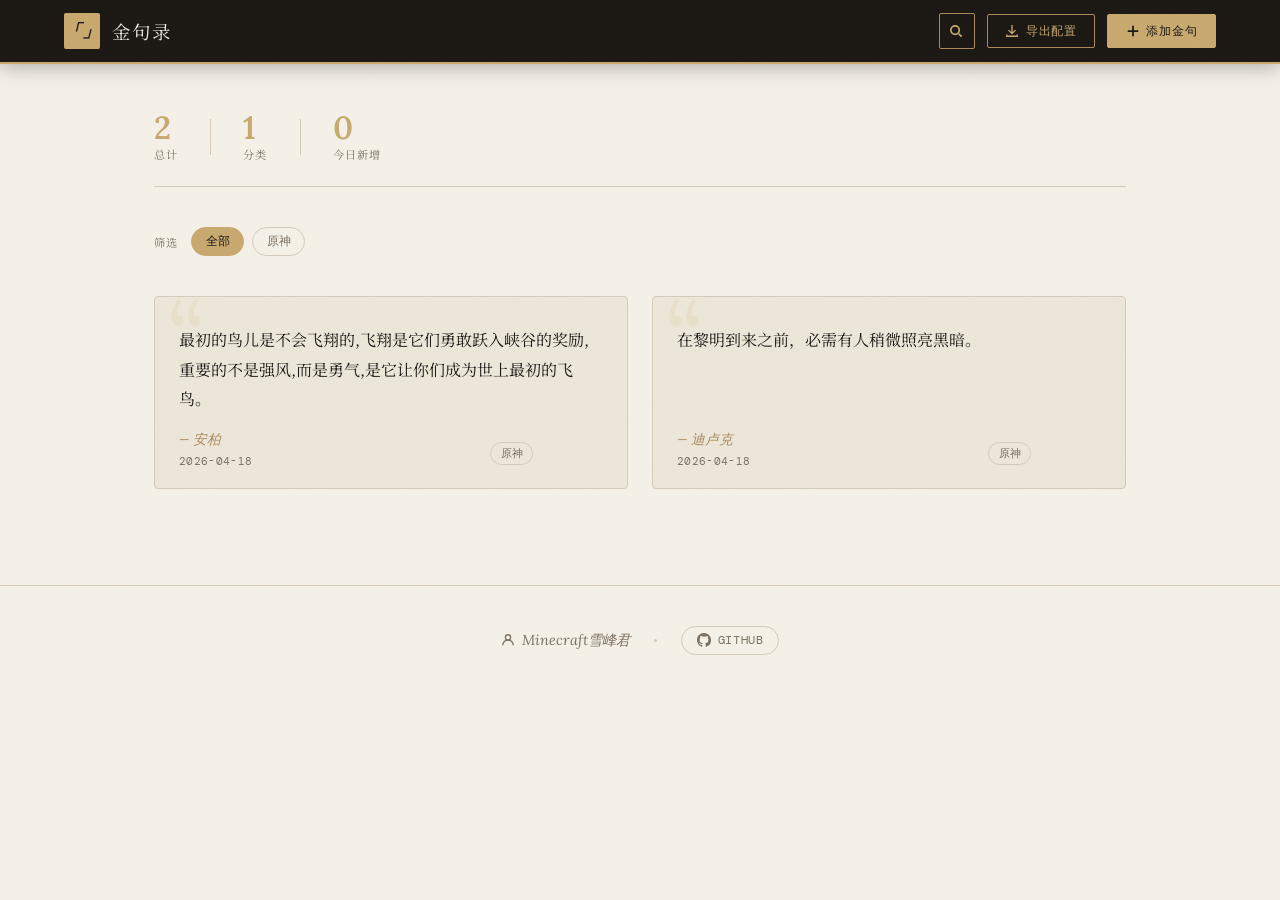
==== index.html @ e20651a1 "Update footer author link to new URL" ====
<!DOCTYPE html>
<html lang="zh-CN">
<head>
  <meta charset="UTF-8" />
  <meta name="viewport" content="width=device-width, initial-scale=1.0" />
  <title>金句录</title>
  <link rel="stylesheet" href="fonts.css" />
  <script src="quotes.js"></script>

  <style>
    *, *::before, *::after { box-sizing: border-box; margin: 0; padding: 0; }

    :root {
      --ink:       #1a1612;
      --paper:     #f5f0e8;
      --cream:     #ede7d9;
      --warm:      #c8a96e;
      --warm-dim:  #a8895a;
      --warm-pale: #f0e6cc;
      --rust:      #9b4a2e;
      --muted:     #7a6f60;
      --border:    #d5cabb;
      --shadow:    rgba(26,22,18,.12);
    }

    html { scroll-behavior: smooth; }

    body {
      font-family: 'Noto Serif SC', serif;
      background: var(--paper);
      color: var(--ink);
      min-height: 100vh;
      overflow-x: hidden;
    }

    /* ─── NOISE TEXTURE OVERLAY ─── */
    body::before {
      content: '';
      position: fixed; inset: 0;
      background-image: url("data:image/svg+xml,%3Csvg xmlns='http://www.w3.org/2000/svg' width='300' height='300'%3E%3Cfilter id='n'%3E%3CfeTurbulence type='fractalNoise' baseFrequency='.75' stitchTiles='stitch'/%3E%3CfeColorMatrix type='saturate' values='0'/%3E%3C/filter%3E%3Crect width='300' height='300' filter='url(%23n)' opacity='.03'/%3E%3C/svg%3E");
      pointer-events: none; z-index: 9999;
    }

    /* ─── HEADER ─── */
    header {
      position: sticky; top: 0; z-index: 100;
      background: var(--ink);
      padding: 0 clamp(1.5rem,5vw,4rem);
      display: flex; align-items: center; justify-content: space-between;
      height: 64px;
      border-bottom: 2px solid var(--warm);
      box-shadow: 0 2px 20px rgba(0,0,0,.3);
    }

    .header-logo {
      display: flex; align-items: center; gap: .75rem;
    }
    .logo-glyph {
      width: 36px; height: 36px;
      background: var(--warm);
      color: var(--ink);
      font-size: 1.1rem; font-weight: 600;
      display: grid; place-items: center;
      border-radius: 2px;
      font-family: 'Lora', serif;
      font-style: italic;
    }
    .logo-text {
      color: var(--paper);
      font-size: 1.15rem; letter-spacing: .12em;
    }

    .header-actions { display: flex; gap: .75rem; align-items: center; }

    .btn {
      display: inline-flex; align-items: center; gap: .4rem;
      padding: .45rem 1.1rem;
      border: 1.5px solid; border-radius: 2px;
      font-size: .78rem; font-family: 'DM Mono', monospace;
      letter-spacing: .06em; cursor: pointer;
      transition: all .2s; text-transform: uppercase;
      font-weight: 500;
    }
    .btn-ghost {
      background: transparent; border-color: var(--warm-dim); color: var(--warm);
    }
    .btn-ghost:hover { background: var(--warm); color: var(--ink); border-color: var(--warm); }
    .btn-primary {
      background: var(--warm); border-color: var(--warm); color: var(--ink);
    }
    .btn-primary:hover { background: var(--warm-dim); border-color: var(--warm-dim); }
    .btn-danger {
      background: transparent; border-color: #8b3a2a; color: #c0604a;
    }
    .btn-danger:hover { background: var(--rust); border-color: var(--rust); color: #fff; }
    .btn svg { width:14px; height:14px; flex-shrink:0; }

    /* ─── MAIN LAYOUT ─── */
    main {
      max-width: 1100px;
      margin: 0 auto;
      padding: 3rem clamp(1.5rem,5vw,4rem) 6rem;
    }

    /* ─── STATS BAR ─── */
    .stats-bar {
      display: flex; align-items: center; gap: 2rem;
      margin-bottom: 2.5rem;
      padding-bottom: 1.5rem;
      border-bottom: 1px solid var(--border);
    }
    .stat { display: flex; flex-direction: column; gap: .15rem; }
    .stat-num {
      font-family: 'Lora', serif; font-size: 2rem; font-weight: 600;
      color: var(--warm); line-height: 1;
    }
    .stat-label { font-size: .7rem; color: var(--muted); letter-spacing: .1em; text-transform: uppercase; }
    .stats-bar .divider { width:1px; height:36px; background:var(--border); }

    /* ─── FILTER STRIP ─── */
    .filter-strip {
      display: flex; gap: .5rem; flex-wrap: wrap;
      margin-bottom: 2.5rem; align-items: center;
    }
    .filter-label { font-size: .7rem; color: var(--muted); letter-spacing: .1em; text-transform: uppercase; margin-right:.3rem; }
    .tag-pill {
      padding: .3rem .85rem;
      border: 1px solid var(--border);
      border-radius: 99px;
      font-size: .75rem; font-family: 'DM Mono', monospace;
      cursor: pointer; color: var(--muted);
      transition: all .15s;
      background: transparent;
    }
    .tag-pill:hover { border-color: var(--warm); color: var(--warm); }
    .tag-pill.active { background: var(--warm); border-color: var(--warm); color: var(--ink); font-weight: 500; }

    /* ─── SEARCH ─── */
    .search-row {
      margin-bottom: 2rem;
      position: relative;
    }
    .search-row svg {
      position: absolute; left: 1rem; top: 50%; transform: translateY(-50%);
      color: var(--muted); width:15px; height:15px; pointer-events:none;
    }
    .search-input {
      width: 100%;
      padding: .75rem 1rem .75rem 2.7rem;
      background: var(--cream);
      border: 1.5px solid var(--border);
      border-radius: 3px;
      font-family: 'Noto Serif SC', serif;
      font-size: .9rem; color: var(--ink);
      outline: none; transition: border-color .2s;
    }
    .search-input::placeholder { color: var(--muted); }
    .search-input:focus { border-color: var(--warm); }

    /* ─── QUOTE GRID ─── */
    .quote-grid {
      display: grid;
      grid-template-columns: repeat(auto-fill, minmax(min(100%, 320px), 1fr));
      gap: 1.5rem;
    }

    .quote-card {
      background: var(--cream);
      border: 1px solid var(--border);
      border-radius: 4px;
      padding: 1.75rem 1.5rem 1.25rem;
      display: flex; flex-direction: column; gap: 1rem;
      position: relative; overflow: hidden;
      transition: transform .2s, box-shadow .2s, border-color .2s;
      animation: fadeUp .4s ease both;
    }
    .quote-card::before {
      content: '\201C';
      position: absolute; top: -.5rem; left: .75rem;
      font-family: 'Lora', serif; font-size: 6rem;
      color: var(--warm); opacity: .12; line-height: 1;
      pointer-events: none;
    }
    .quote-card:hover {
      transform: translateY(-2px);
      box-shadow: 0 8px 32px var(--shadow);
      border-color: var(--warm-dim);
    }

    @keyframes fadeUp {
      from { opacity:0; transform:translateY(16px); }
      to   { opacity:1; transform:translateY(0); }
    }

    .quote-text {
      font-size: 1rem; line-height: 1.85;
      color: var(--ink); font-weight: 400;
      flex: 1;
    }

    .quote-footer {
      display: flex; align-items: flex-end; justify-content: space-between;
      gap: .5rem;
    }
    .quote-meta { display: flex; flex-direction: column; gap: .3rem; }
    .quote-author {
      font-family: 'Lora', serif; font-style: italic;
      font-size: .85rem; color: var(--warm-dim);
    }
    .quote-author::before { content: '— '; }
    .quote-date {
      font-family: 'DM Mono', monospace; font-size: .68rem;
      color: var(--muted); letter-spacing:.03em;
    }

    .quote-tag {
      padding: .2rem .6rem;
      border: 1px solid var(--border);
      border-radius: 99px; font-size: .68rem;
      font-family: 'DM Mono', monospace; color: var(--muted);
      white-space: nowrap;
    }

    .quote-actions {
      display: flex; gap: .35rem; opacity: 0; transition: opacity .2s;
    }
    .quote-card:hover .quote-actions { opacity: 1; }
    .icon-btn {
      width: 28px; height: 28px; border-radius: 2px;
      display: grid; place-items: center; cursor: pointer;
      border: 1px solid var(--border); background: var(--paper);
      color: var(--muted); transition: all .15s;
    }
    .icon-btn:hover { border-color: var(--warm); color: var(--warm); }
    .icon-btn.del:hover { border-color: var(--rust); color: var(--rust); }
    .icon-btn svg { width:13px; height:13px; }

    /* ─── EMPTY STATE ─── */
    .empty {
      grid-column: 1/-1;
      text-align: center; padding: 5rem 2rem;
      color: var(--muted);
    }
    .empty-glyph { font-size: 3rem; opacity:.3; margin-bottom: 1rem; }
    .empty p { font-size: .9rem; }

    /* ─── MODAL ─── */
    .modal-backdrop {
      position: fixed; inset: 0;
      background: rgba(26,22,18,.65);
      backdrop-filter: blur(3px);
      z-index: 500;
      display: grid; place-items: center;
      opacity: 0; pointer-events: none;
      transition: opacity .25s;
    }
    .modal-backdrop.open { opacity:1; pointer-events: all; }

    .modal {
      background: var(--paper);
      border: 1.5px solid var(--warm-dim);
      border-radius: 4px;
      width: min(560px, calc(100vw - 2rem));
      padding: 2.5rem;
      transform: translateY(20px);
      transition: transform .25s;
      box-shadow: 0 24px 80px rgba(0,0,0,.25);
    }
    .modal-backdrop.open .modal { transform: translateY(0); }

    .modal-title {
      font-family: 'Lora', serif; font-size: 1.4rem;
      color: var(--ink); margin-bottom: 1.75rem;
      display: flex; align-items: center; gap: .6rem;
    }
    .modal-title svg { color: var(--warm); width:20px; height:20px; }

    .form-group { margin-bottom: 1.25rem; }
    .form-label {
      display: block; font-size: .7rem; letter-spacing: .1em;
      text-transform: uppercase; color: var(--muted);
      margin-bottom: .45rem; font-family: 'DM Mono', monospace;
    }
    .form-control {
      width: 100%;
      background: var(--cream);
      border: 1.5px solid var(--border);
      border-radius: 3px;
      padding: .65rem .9rem;
      font-family: 'Noto Serif SC', serif;
      font-size: .9rem; color: var(--ink);
      outline: none; transition: border-color .2s;
      resize: vertical;
    }
    .form-control:focus { border-color: var(--warm); }
    .form-control::placeholder { color: #b0a898; }
    .form-row { display: grid; grid-template-columns:1fr 1fr; gap:1rem; }

    .modal-footer {
      display: flex; justify-content: flex-end; gap: .75rem;
      margin-top: 2rem;
    }

    /* ─── EXPORT PANEL ─── */
    .export-area {
      background: #1a1612;
      border-radius: 3px;
      padding: 1rem 1.25rem;
      font-family: 'DM Mono', monospace; font-size: .75rem;
      color: #c8a96e; line-height: 1.6;
      max-height: 240px; overflow-y: auto;
      white-space: pre; word-break: break-all;
      margin: 1.25rem 0;
      border: 1px solid var(--warm-dim);
    }

    /* ─── TOAST ─── */
    .toast-container {
      position: fixed; bottom: 2rem; right: 2rem;
      z-index: 9000; display: flex; flex-direction: column; gap: .5rem;
    }
    .toast {
      background: var(--ink); color: var(--paper);
      padding: .7rem 1.2rem;
      border-radius: 3px; font-size: .8rem;
      border-left: 3px solid var(--warm);
      box-shadow: 0 4px 20px rgba(0,0,0,.3);
      animation: toastIn .3s ease;
      font-family: 'DM Mono', monospace;
    }
    @keyframes toastIn {
      from { opacity:0; transform:translateX(20px); }
      to   { opacity:1; transform:translateX(0); }
    }

    /* ─── SCROLLBAR ─── */
    ::-webkit-scrollbar { width: 6px; }
    ::-webkit-scrollbar-track { background: var(--cream); }
    ::-webkit-scrollbar-thumb { background: var(--border); border-radius: 3px; }
    ::-webkit-scrollbar-thumb:hover { background: var(--warm-dim); }

    /* ─── HEADER SEARCH ─── */
    .header-search {
      position: relative;
      display: flex; align-items: center;
    }
    .search-toggle {
      width: 36px; height: 36px;
      display: grid; place-items: center;
      border: 1.5px solid var(--warm-dim); border-radius: 2px;
      background: transparent; color: var(--warm);
      cursor: pointer; transition: all .2s; flex-shrink: 0;
      z-index: 2;
    }
    .search-toggle:hover { background: var(--warm); color: var(--ink); }
    .search-toggle svg { width: 15px; height: 15px; }

    .header-search-input {
      position: absolute; right: 42px; top: 50%; transform: translateY(-50%);
      width: 0; overflow: hidden;
      background: rgba(255,255,255,.06);
      border: 1.5px solid transparent;
      border-radius: 2px;
      color: var(--paper);
      font-family: 'Noto Serif SC', serif; font-size: .85rem;
      padding: 0;
      outline: none;
      transition: width .3s cubic-bezier(.4,0,.2,1),
                  padding .3s, border-color .2s, opacity .2s;
      opacity: 0;
      white-space: nowrap;
    }
    .header-search-input::placeholder { color: rgba(200,169,110,.5); }
    .header-search.open .header-search-input {
      width: 220px;
      padding: .45rem .85rem;
      border-color: var(--warm-dim);
      opacity: 1;
    }
    .header-search.open .search-toggle {
      background: var(--warm); color: var(--ink);
      border-color: var(--warm);
    }

    /* highlight matched text */
    .hl { background: rgba(200,169,110,.35); border-radius: 2px; padding: 0 1px; }

    /* ─── FOOTER ─── */
    footer {
      text-align: center;
      padding: 2.5rem 1rem 3rem;
      border-top: 1px solid var(--border);
      display: flex; flex-direction: column; align-items: center; gap: 1rem;
    }
    .footer-links {
      display: flex; align-items: center; gap: 1.5rem;
    }
    .footer-author {
      display: inline-flex; align-items: center; gap: .45rem;
      font-family: 'Lora', serif; font-style: italic;
      font-size: .9rem; color: var(--muted);
      text-decoration: none;
      transition: color .2s;
    }
    .footer-author:hover { color: var(--warm); }
    .footer-author svg { width:14px; height:14px; flex-shrink:0; }

    .footer-github {
      display: inline-flex; align-items: center; gap: .45rem;
      font-family: 'DM Mono', monospace; font-size: .75rem;
      letter-spacing: .05em; text-transform: uppercase;
      color: var(--muted); text-decoration: none;
      padding: .35rem .9rem;
      border: 1px solid var(--border); border-radius: 99px;
      transition: all .2s;
    }
    .footer-github:hover {
      color: var(--ink); background: var(--warm);
      border-color: var(--warm);
    }
    .footer-github svg { width:14px; height:14px; }

    .footer-dot {
      width: 3px; height: 3px; border-radius: 50%;
      background: var(--border);
    }

    @media (max-width: 600px) {
      .stats-bar { gap:1.25rem; }
      .form-row { grid-template-columns:1fr; }
      header { padding: 0 1rem; }
      .logo-text { display:none; }
    }
  </style>
</head>
<body>

<!-- ═══ HEADER ═══ -->
<header>
  <div class="header-logo">
    <div class="logo-glyph">「」</div>
    <span class="logo-text">金句录</span>
  </div>
  <div class="header-actions">
    <!-- Search -->
    <div class="header-search" id="header-search">
      <input
        class="header-search-input" id="search"
        placeholder="搜索金句或作者…"
        oninput="render()"
        onkeydown="if(event.key==='Escape')closeSearch()"
      />
      <button class="search-toggle" id="search-toggle" onclick="toggleSearch()" aria-label="搜索">
        <svg id="search-icon" viewBox="0 0 16 16" fill="none" stroke="currentColor" stroke-width="1.8">
          <circle cx="6.5" cy="6.5" r="4.5"/><path d="M10.5 10.5l3 3"/>
        </svg>
        <svg id="search-close" viewBox="0 0 16 16" fill="none" stroke="currentColor" stroke-width="2" style="display:none">
          <path d="M3 3l10 10M13 3L3 13"/>
        </svg>
      </button>
    </div>
    <button class="btn btn-ghost" onclick="openExport()">
      <svg viewBox="0 0 16 16" fill="none" stroke="currentColor" stroke-width="1.5">
        <path d="M8 1v9M4 7l4 4 4-4M2 12v2h12v-2"/>
      </svg>
      导出配置
    </button>
    <button class="btn btn-primary" onclick="openAdd()">
      <svg viewBox="0 0 16 16" fill="none" stroke="currentColor" stroke-width="2">
        <path d="M8 2v12M2 8h12"/>
      </svg>
      添加金句
    </button>
  </div>
</header>

<!-- ═══ MAIN ═══ -->
<main>
  <!-- Stats -->
  <div class="stats-bar">
    <div class="stat">
      <span class="stat-num" id="stat-total">0</span>
      <span class="stat-label">总计</span>
    </div>
    <div class="divider"></div>
    <div class="stat">
      <span class="stat-num" id="stat-tags">0</span>
      <span class="stat-label">分类</span>
    </div>
    <div class="divider"></div>
    <div class="stat">
      <span class="stat-num" id="stat-today">0</span>
      <span class="stat-label">今日新增</span>
    </div>
  </div>

  <!-- Tags filter -->
  <div class="filter-strip" id="filter-strip">
    <span class="filter-label">筛选</span>
    <button class="tag-pill active" data-tag="all" onclick="filterTag('all',this)">全部</button>
  </div>

  <!-- Grid -->
  <div class="quote-grid" id="quote-grid"></div>
</main>

<!-- ═══ ADD MODAL ═══ -->
<div class="modal-backdrop" id="add-modal" onclick="closeOnBackdrop(event,'add-modal')">
  <div class="modal">
    <div class="modal-title">
      <svg viewBox="0 0 20 20" fill="currentColor"><path d="M10.75 4.75a.75.75 0 00-1.5 0v4.5h-4.5a.75.75 0 000 1.5h4.5v4.5a.75.75 0 001.5 0v-4.5h4.5a.75.75 0 000-1.5h-4.5v-4.5z"/></svg>
      添加金句
    </div>
    <div class="form-group">
      <label class="form-label">金句正文 *</label>
      <textarea class="form-control" id="f-text" rows="4" placeholder="写下让你心动的句子…"></textarea>
    </div>
    <div class="form-row">
      <div class="form-group">
        <label class="form-label">作者 / 来源</label>
        <input class="form-control" id="f-author" type="text" placeholder="如：加缪" />
      </div>
      <div class="form-group">
        <label class="form-label">标签</label>
        <input class="form-control" id="f-tag" type="text" placeholder="如：哲学" />
      </div>
    </div>
    <div class="modal-footer">
      <button class="btn btn-ghost" onclick="closeModal('add-modal')">取消</button>
      <button class="btn btn-primary" onclick="addQuote()">保存</button>
    </div>
  </div>
</div>

<!-- ═══ EXPORT MODAL ═══ -->
<div class="modal-backdrop" id="export-modal" onclick="closeOnBackdrop(event,'export-modal')">
  <div class="modal">
    <div class="modal-title">
      <svg viewBox="0 0 20 20" fill="none" stroke="currentColor" stroke-width="1.5">
        <path d="M8 3H5a2 2 0 00-2 2v12a2 2 0 002 2h10a2 2 0 002-2V8m-4-5h4v4M10 12l4-4"/>
      </svg>
      导出 quotes.js
    </div>
    <p style="font-size:.85rem;color:var(--muted);line-height:1.6;">
      复制以下内容，替换项目中的 <code style="font-family:'DM Mono',monospace;color:var(--warm)">quotes.js</code> 文件后重新部署，即可永久保存。
    </p>
    <div class="export-area" id="export-content"></div>
    <div class="modal-footer">
      <button class="btn btn-ghost" onclick="closeModal('export-modal')">关闭</button>
      <button class="btn btn-primary" onclick="copyExport()">复制到剪贴板</button>
    </div>
  </div>
</div>

<!-- ═══ FOOTER ═══ -->
<footer>
  <div class="footer-links">
    <!-- ✏️ 将 href 替换为你的个人主页地址，将「你的名字」替换为署名 -->
    <a class="footer-author" href="https://minecraftxfj.top" target="_blank" rel="noopener">
      <svg viewBox="0 0 16 16" fill="none" stroke="currentColor" stroke-width="1.5">
        <circle cx="8" cy="5" r="3"/><path d="M2 14c0-3.3 2.7-6 6-6s6 2.7 6 6"/>
      </svg>
      Minecraft雪峰君
    </a>
    <div class="footer-dot"></div>
    <!-- ✏️ 将 href 替换为你的 GitHub 项目地址 -->
    <a class="footer-github" href="https://github.com/XFJ-YYQF/Golden-Sentence-Collection" target="_blank" rel="noopener">
      <svg viewBox="0 0 16 16" fill="currentColor">
        <path d="M8 0C3.58 0 0 3.58 0 8c0 3.54 2.29 6.53 5.47 7.59.4.07.55-.17.55-.38
          0-.19-.01-.82-.01-1.49-2.01.37-2.53-.49-2.69-.94-.09-.23-.48-.94-.82-1.13
          -.28-.15-.68-.52-.01-.53.63-.01 1.08.58 1.23.82.72 1.21 1.87.87 2.33.66
          .07-.52.28-.87.51-1.07-1.78-.2-3.64-.89-3.64-3.95 0-.87.31-1.59.82-2.15
          -.08-.2-.36-1.02.08-2.12 0 0 .67-.21 2.2.82A7.65 7.65 0 018 4.07c.68 0
          1.36.09 2 .27 1.53-1.04 2.2-.82 2.2-.82.44 1.1.16 1.92.08 2.12.51.56.82
          1.27.82 2.15 0 3.07-1.87 3.75-3.65 3.95.29.25.54.73.54 1.48 0 1.07-.01
          1.93-.01 2.2 0 .21.15.46.55.38A8.013 8.013 0 0016 8c0-4.42-3.58-8-8-8z"/>
      </svg>
      GitHub
    </a>
  </div>
</footer>

<!-- ═══ TOAST ═══ -->
<div class="toast-container" id="toast-container"></div>

<script>
// ─── DATA ──────────────────────────────────────────────────────────────
const STORAGE_KEY = 'jinjulu_quotes';

// Merge config quotes + localStorage quotes (deduplicate by id)
function loadAll() {
  const base = (window.QUOTES_CONFIG || []);
  let local = [];
  try { local = JSON.parse(localStorage.getItem(STORAGE_KEY) || '[]'); } catch(e){}
  const map = new Map();
  base.forEach(q => map.set(q.id, q));
  local.forEach(q => map.set(q.id, q));
  return Array.from(map.values()).sort((a,b) => (b.date||'') > (a.date||'') ? 1 : -1);
}

function saveLocal(quotes) {
  // Save only those NOT in the original config (user-added)
  const configIds = new Set((window.QUOTES_CONFIG||[]).map(q=>q.id));
  const localOnly = quotes.filter(q => !configIds.has(q.id));
  localStorage.setItem(STORAGE_KEY, JSON.stringify(localOnly));
}

function getDeletedIds() {
  try { return JSON.parse(localStorage.getItem(STORAGE_KEY + '_deleted') || '[]'); } catch(e){ return []; }
}
function addDeletedId(id) {
  const ids = getDeletedIds();
  if (!ids.includes(id)) ids.push(id);
  localStorage.setItem(STORAGE_KEY + '_deleted', JSON.stringify(ids));
}

let allQuotes = [];
let activeTag = 'all';

function highlight(text, query) {
  if (!query) return escHtml(text);
  const re = new RegExp(`(${query.replace(/[.*+?^${}()|[\]\\]/g,'\\$&')})`, 'gi');
  return escHtml(text).replace(re, '<span class="hl">$1</span>');
}

// ─── RENDER ─────────────────────────────────────────────────────────
function render() {
  const deleted = new Set(getDeletedIds());
  const query = document.getElementById('search').value.trim().toLowerCase();

  let list = allQuotes.filter(q => !deleted.has(q.id));

  if (activeTag !== 'all') list = list.filter(q => q.tag === activeTag);
  if (query) list = list.filter(q =>
    q.text.toLowerCase().includes(query) ||
    (q.author||'').toLowerCase().includes(query) ||
    (q.tag||'').toLowerCase().includes(query)
  );

  const grid = document.getElementById('quote-grid');
  grid.innerHTML = '';

  if (!list.length) {
    grid.innerHTML = `<div class="empty">
      <div class="empty-glyph">「 」</div>
      <p>${query ? '没有找到匹配的金句' : '暂无金句，点击右上角添加第一条'}</p>
    </div>`;
    return;
  }

  list.forEach((q, i) => {
    const card = document.createElement('div');
    card.className = 'quote-card';
    card.style.animationDelay = `${i * 0.04}s`;
    card.innerHTML = `
      <div class="quote-text">${highlight(q.text, query)}</div>
      <div class="quote-footer">
        <div class="quote-meta">
          ${q.author ? `<span class="quote-author">${highlight(q.author, query)}</span>` : ''}
          ${q.date   ? `<span class="quote-date">${q.date}</span>` : ''}
        </div>
        <div style="display:flex;align-items:center;gap:.5rem;">
          ${q.tag ? `<span class="quote-tag">${escHtml(q.tag)}</span>` : ''}
          <div class="quote-actions">
            <button class="icon-btn" title="复制" onclick="copyText(${JSON.stringify(q.text)})">
              <svg viewBox="0 0 16 16" fill="none" stroke="currentColor" stroke-width="1.5">
                <rect x="5" y="5" width="9" height="9" rx="1"/><path d="M10 5V3a1 1 0 00-1-1H3a1 1 0 00-1 1v6a1 1 0 001 1h2"/>
              </svg>
            </button>
            <button class="icon-btn del" title="删除" onclick="deleteQuote('${q.id}')">
              <svg viewBox="0 0 16 16" fill="none" stroke="currentColor" stroke-width="1.5">
                <path d="M3 4h10M6 4V2h4v2M13 4l-.8 9a1 1 0 01-1 .9H4.8a1 1 0 01-1-.9L3 4"/>
              </svg>
            </button>
          </div>
        </div>
      </div>`;
    grid.appendChild(card);
  });
}

function updateStats() {
  const deleted = new Set(getDeletedIds());
  const visible = allQuotes.filter(q => !deleted.has(q.id));
  const today = new Date().toISOString().slice(0,10);
  document.getElementById('stat-total').textContent = visible.length;
  document.getElementById('stat-tags').textContent = new Set(visible.map(q=>q.tag).filter(Boolean)).size;
  document.getElementById('stat-today').textContent = visible.filter(q=>q.date===today).length;
}

function buildTagPills() {
  const deleted = new Set(getDeletedIds());
  const visible = allQuotes.filter(q => !deleted.has(q.id));
  const tags = [...new Set(visible.map(q=>q.tag).filter(Boolean))].sort();
  const strip = document.getElementById('filter-strip');
  // Keep "全部" pill
  const pills = strip.querySelectorAll('.tag-pill:not([data-tag="all"])');
  pills.forEach(p => p.remove());
  tags.forEach(tag => {
    const btn = document.createElement('button');
    btn.className = 'tag-pill' + (activeTag === tag ? ' active' : '');
    btn.dataset.tag = tag;
    btn.textContent = tag;
    btn.onclick = () => filterTag(tag, btn);
    strip.appendChild(btn);
  });
}

function filterTag(tag, el) {
  activeTag = tag;
  document.querySelectorAll('.tag-pill').forEach(p => p.classList.remove('active'));
  el.classList.add('active');
  render();
}

// ─── CRUD ───────────────────────────────────────────────────────────
function addQuote() {
  const text = document.getElementById('f-text').value.trim();
  if (!text) { shake('f-text'); return; }
  const today = new Date().toISOString().slice(0,10);
  const q = {
    id: 'q' + Date.now(),
    text,
    author: document.getElementById('f-author').value.trim(),
    tag:    document.getElementById('f-tag').value.trim(),
    date:   today
  };
  allQuotes.unshift(q);
  saveLocal(allQuotes);
  buildTagPills();
  updateStats();
  render();
  closeModal('add-modal');
  toast('金句已收录 ✦');
}

function deleteQuote(id) {
  addDeletedId(id);
  allQuotes = allQuotes.filter(q => q.id !== id);
  saveLocal(allQuotes);
  buildTagPills();
  updateStats();
  render();
  toast('已删除');
}

// ─── EXPORT ─────────────────────────────────────────────────────────
function openExport() {
  const deleted = new Set(getDeletedIds());
  const visible = allQuotes.filter(q => !deleted.has(q.id));
  const js = `/**\n * 金句配置文件\n * 由「金句录」自动生成 ${new Date().toISOString().slice(0,10)}\n */\n\nwindow.QUOTES_CONFIG = ${JSON.stringify(visible, null, 2)};\n`;
  document.getElementById('export-content').textContent = js;
  openModal('export-modal');
}

function copyExport() {
  const txt = document.getElementById('export-content').textContent;
  navigator.clipboard.writeText(txt).then(() => toast('已复制到剪贴板 ✓'));
}

// ─── MODAL ──────────────────────────────────────────────────────────
function openAdd() {
  ['f-text','f-author','f-tag'].forEach(id => document.getElementById(id).value='');
  openModal('add-modal');
}

function openModal(id) { document.getElementById(id).classList.add('open'); }
function closeModal(id) { document.getElementById(id).classList.remove('open'); }
function openExportModal() { openModal('export-modal'); }
function closeOnBackdrop(e, id) { if (e.target.id === id) closeModal(id); }

// ─── UTILITIES ──────────────────────────────────────────────────────
function copyText(text) {
  navigator.clipboard.writeText(text).then(() => toast('已复制 ✓'));
}

function escHtml(s) {
  return s.replace(/&/g,'&amp;').replace(/</g,'&lt;').replace(/>/g,'&gt;').replace(/"/g,'&quot;');
}

function shake(id) {
  const el = document.getElementById(id);
  el.style.animation = 'none';
  el.style.borderColor = 'var(--rust)';
  setTimeout(() => el.style.borderColor = '', 800);
}

function toast(msg) {
  const c = document.getElementById('toast-container');
  const t = document.createElement('div');
  t.className = 'toast'; t.textContent = msg;
  c.appendChild(t);
  setTimeout(() => t.remove(), 2500);
}

// ─── HEADER SEARCH ──────────────────────────────────────────────────
function toggleSearch() {
  const wrap = document.getElementById('header-search');
  const isOpen = wrap.classList.contains('open');
  if (isOpen) { closeSearch(); } else { openSearch(); }
}

function openSearch() {
  const wrap = document.getElementById('header-search');
  wrap.classList.add('open');
  document.getElementById('search-icon').style.display  = 'none';
  document.getElementById('search-close').style.display = '';
  setTimeout(() => document.getElementById('search').focus(), 320);
}

function closeSearch() {
  const wrap = document.getElementById('header-search');
  wrap.classList.remove('open');
  document.getElementById('search-icon').style.display  = '';
  document.getElementById('search-close').style.display = 'none';
  document.getElementById('search').value = '';
  render();
}

// Keyboard shortcuts
document.addEventListener('keydown', e => {
  if (e.key === 'Escape') {
    closeModal('add-modal'); closeModal('export-modal');
    closeSearch();
  }
  if ((e.metaKey||e.ctrlKey) && e.key === 'k') {
    e.preventDefault(); openSearch();
  }
});

// ─── INIT ───────────────────────────────────────────────────────────
document.addEventListener('DOMContentLoaded', () => {
  allQuotes = loadAll();
  buildTagPills();
  updateStats();
  render();
});
</script>
</body>
</html>
---- fonts.css ----
/*
 * 字体文件 — 自托管版本
 * 来源：@fontsource (MIT License)
 * 文件位于 ./fonts/ 目录
 *
 * 加载策略：
 *  · Noto Serif SC — latin 子集(19KB)优先，汉字从 chinese-simplified(1.5MB)按需加载
 *  · Lora / DM Mono — 仅 latin 子集，体积小
 */

/* ─── Noto Serif SC ─────────────────────────────── */

/* weight 300 — latin */
@font-face {
  font-family: 'Noto Serif SC';
  font-style: normal;
  font-weight: 300;
  font-display: swap;
  src: url('./fonts/noto-serif-sc-latin-300-normal.woff2') format('woff2');
  unicode-range: U+0000-00FF,U+0131,U+0152-0153,U+02BB-02BC,U+02C6,U+02DA,
    U+02DC,U+0304,U+0308,U+0329,U+2000-206F,U+20AC,U+2122,U+2191,U+2193,
    U+2212,U+2215,U+FEFF,U+FFFD;
}
/* weight 300 — chinese-simplified (覆盖拉丁以外的所有字符) */
@font-face {
  font-family: 'Noto Serif SC';
  font-style: normal;
  font-weight: 300;
  font-display: swap;
  src: url('./fonts/noto-serif-sc-chinese-simplified-300-normal.woff2') format('woff2');
}

/* weight 400 — latin */
@font-face {
  font-family: 'Noto Serif SC';
  font-style: normal;
  font-weight: 400;
  font-display: swap;
  src: url('./fonts/noto-serif-sc-latin-400-normal.woff2') format('woff2');
  unicode-range: U+0000-00FF,U+0131,U+0152-0153,U+02BB-02BC,U+02C6,U+02DA,
    U+02DC,U+0304,U+0308,U+0329,U+2000-206F,U+20AC,U+2122,U+2191,U+2193,
    U+2212,U+2215,U+FEFF,U+FFFD;
}
/* weight 400 — chinese-simplified */
@font-face {
  font-family: 'Noto Serif SC';
  font-style: normal;
  font-weight: 400;
  font-display: swap;
  src: url('./fonts/noto-serif-sc-chinese-simplified-400-normal.woff2') format('woff2');
}

/* weight 600 — latin */
@font-face {
  font-family: 'Noto Serif SC';
  font-style: normal;
  font-weight: 600;
  font-display: swap;
  src: url('./fonts/noto-serif-sc-latin-600-normal.woff2') format('woff2');
  unicode-range: U+0000-00FF,U+0131,U+0152-0153,U+02BB-02BC,U+02C6,U+02DA,
    U+02DC,U+0304,U+0308,U+0329,U+2000-206F,U+20AC,U+2122,U+2191,U+2193,
    U+2212,U+2215,U+FEFF,U+FFFD;
}
/* weight 600 — chinese-simplified */
@font-face {
  font-family: 'Noto Serif SC';
  font-style: normal;
  font-weight: 600;
  font-display: swap;
  src: url('./fonts/noto-serif-sc-chinese-simplified-600-normal.woff2') format('woff2');
}

/* ─── Lora ──────────────────────────────────────── */

@font-face {
  font-family: 'Lora';
  font-style: normal;
  font-weight: 400;
  font-display: swap;
  src: url('./fonts/lora-latin-400-normal.woff2') format('woff2');
  unicode-range: U+0000-00FF,U+0131,U+0152-0153,U+02BB-02BC,U+02C6,U+02DA,
    U+02DC,U+0304,U+0308,U+0329,U+2000-206F,U+20AC,U+2122,U+2191,U+2193,
    U+2212,U+2215,U+FEFF,U+FFFD;
}

@font-face {
  font-family: 'Lora';
  font-style: italic;
  font-weight: 400;
  font-display: swap;
  src: url('./fonts/lora-latin-400-italic.woff2') format('woff2');
  unicode-range: U+0000-00FF,U+0131,U+0152-0153,U+02BB-02BC,U+02C6,U+02DA,
    U+02DC,U+0304,U+0308,U+0329,U+2000-206F,U+20AC,U+2122,U+2191,U+2193,
    U+2212,U+2215,U+FEFF,U+FFFD;
}

@font-face {
  font-family: 'Lora';
  font-style: normal;
  font-weight: 600;
  font-display: swap;
  src: url('./fonts/lora-latin-600-normal.woff2') format('woff2');
  unicode-range: U+0000-00FF,U+0131,U+0152-0153,U+02BB-02BC,U+02C6,U+02DA,
    U+02DC,U+0304,U+0308,U+0329,U+2000-206F,U+20AC,U+2122,U+2191,U+2193,
    U+2212,U+2215,U+FEFF,U+FFFD;
}

/* ─── DM Mono ────────────────────────────────────── */

@font-face {
  font-family: 'DM Mono';
  font-style: normal;
  font-weight: 400;
  font-display: swap;
  src: url('./fonts/dm-mono-latin-400-normal.woff2') format('woff2');
  unicode-range: U+0000-00FF,U+0131,U+0152-0153,U+02BB-02BC,U+02C6,U+02DA,
    U+02DC,U+0304,U+0308,U+0329,U+2000-206F,U+20AC,U+2122,U+2191,U+2193,
    U+2212,U+2215,U+FEFF,U+FFFD;
}

@font-face {
  font-family: 'DM Mono';
  font-style: normal;
  font-weight: 500;
  font-display: swap;
  src: url('./fonts/dm-mono-latin-500-normal.woff2') format('woff2');
  unicode-range: U+0000-00FF,U+0131,U+0152-0153,U+02BB-02BC,U+02C6,U+02DA,
    U+02DC,U+0304,U+0308,U+0329,U+2000-206F,U+20AC,U+2122,U+2191,U+2193,
    U+2212,U+2215,U+FEFF,U+FFFD;
}
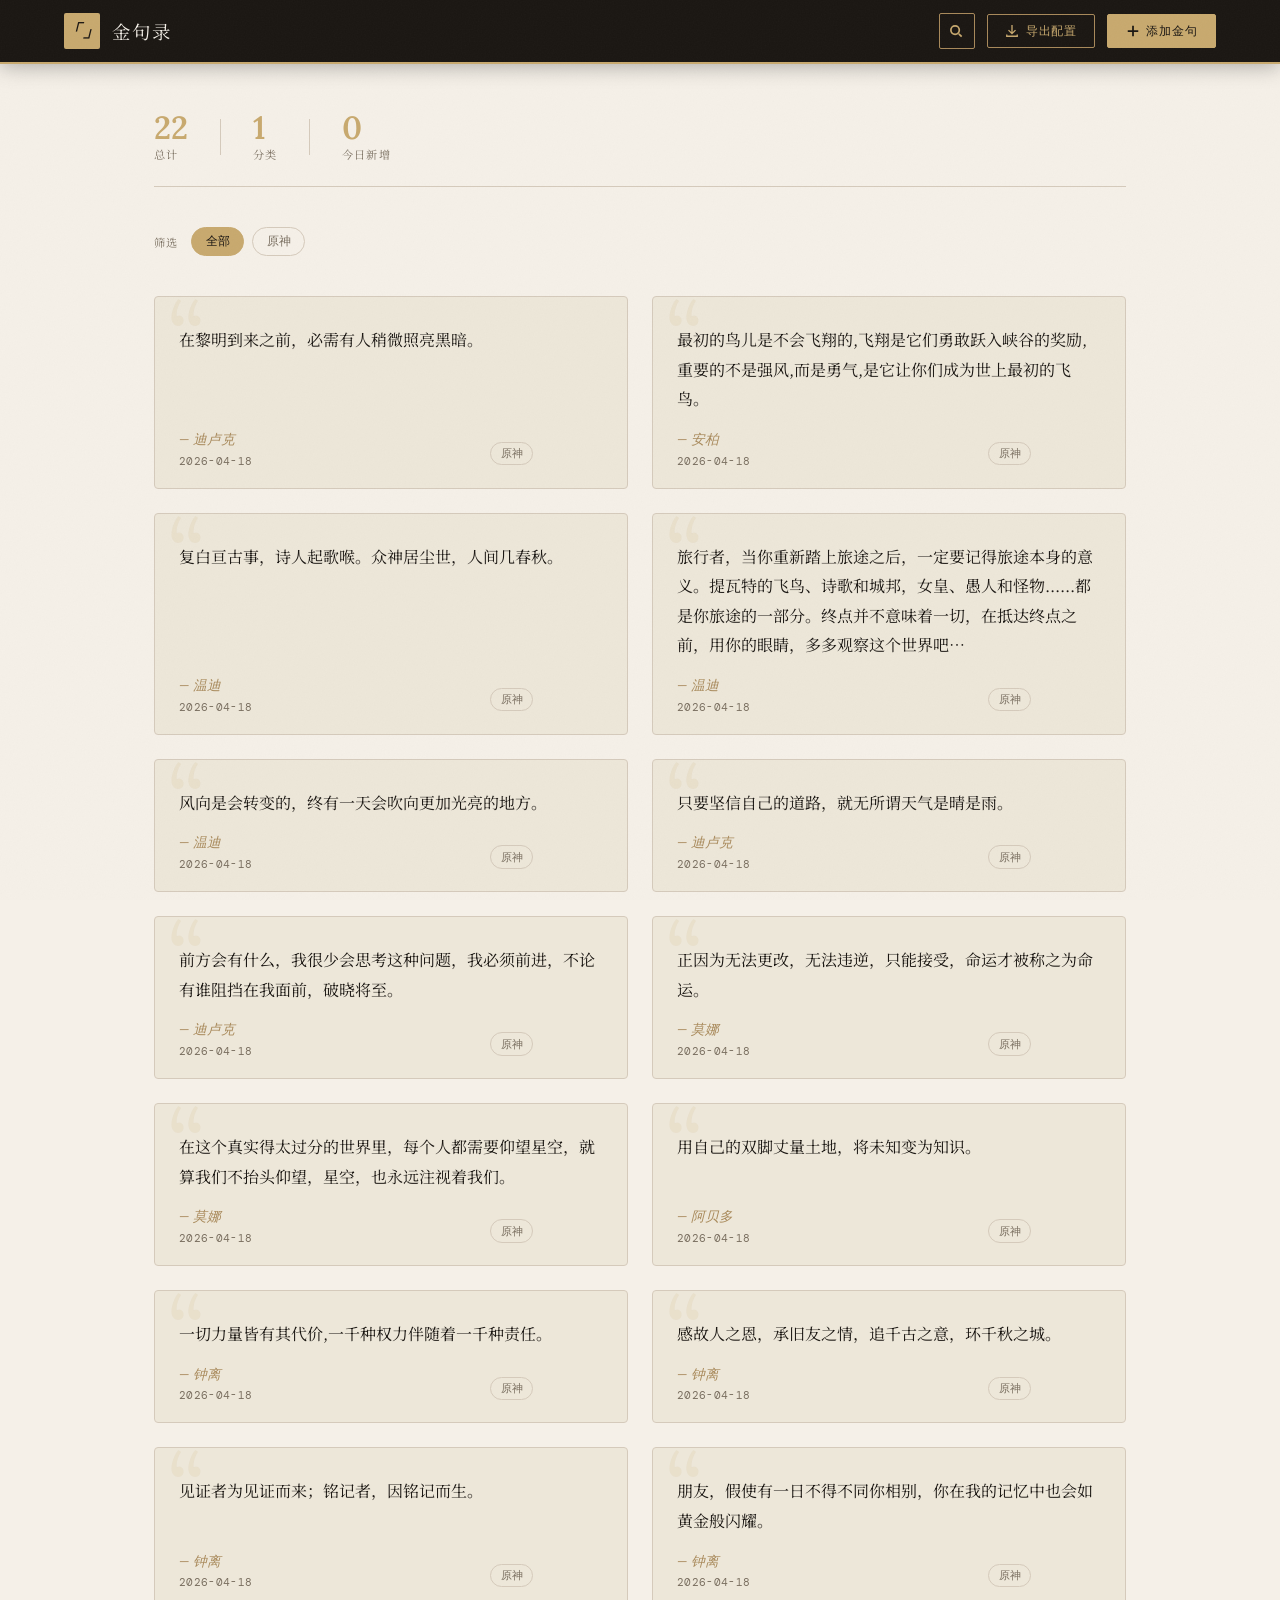
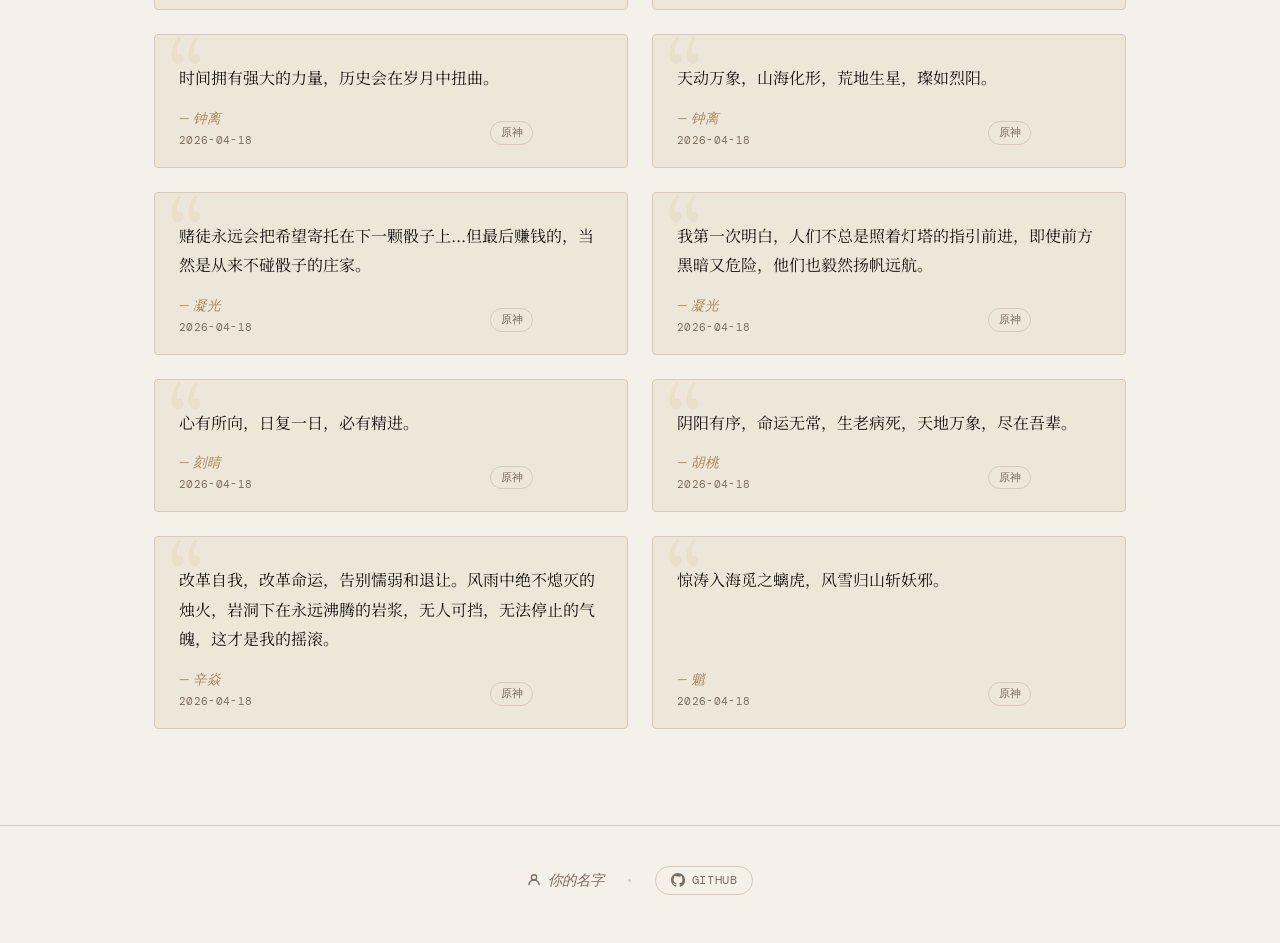
==== commit a941e6d1: "Add files via upload" ====
--- a/index.html
+++ b/index.html
@@ -301,18 +301,12 @@
       margin-top: 2rem;
     }
 
-    /* ─── EXPORT PANEL ─── */
-    .export-area {
-      background: #1a1612;
-      border-radius: 3px;
-      padding: 1rem 1.25rem;
-      font-family: 'DM Mono', monospace; font-size: .75rem;
-      color: #c8a96e; line-height: 1.6;
-      max-height: 240px; overflow-y: auto;
-      white-space: pre; word-break: break-all;
-      margin: 1.25rem 0;
-      border: 1px solid var(--warm-dim);
-    }
+    /* ─── EXPORT ACTIONS ─── */
+    .export-actions {
+      display: grid; grid-template-columns: 1fr 1fr; gap: .75rem;
+      margin-top: 1.75rem;
+    }
+    .export-actions .btn { justify-content: center; padding: .7rem 1rem; font-size: .8rem; }
 
     /* ─── TOAST ─── */
     .toast-container {
@@ -426,10 +420,33 @@
     }
 
     @media (max-width: 600px) {
-      .stats-bar { gap:1.25rem; }
-      .form-row { grid-template-columns:1fr; }
       header { padding: 0 1rem; }
-      .logo-text { display:none; }
+      .logo-text { display: none; }
+      .stats-bar { gap: 1.25rem; }
+      .form-row { grid-template-columns: 1fr; }
+      main { padding-top: 2rem; padding-bottom: 4rem; }
+
+      /* Icon-only buttons in header on mobile */
+      .btn .btn-label { display: none; }
+      .btn { padding: .45rem .65rem; }
+      .header-actions { gap: .5rem; }
+
+      /* Mobile search: drop a full-width bar over the logo area instead of expanding left */
+      .header-search.open .header-search-input {
+        position: fixed;
+        top: 14px;
+        left: 1rem;
+        /* right edge = search toggle (36px) + right padding (1rem=16px) + gap (.5rem=8px) */
+        right: calc(36px + 16px + 8px);
+        width: auto;
+        transform: none;
+      }
+
+      /* Cards: always show actions on mobile (no hover) */
+      .quote-actions { opacity: 1; }
+
+      /* Modal full-width on mobile */
+      .modal { padding: 1.75rem 1.25rem; }
     }
   </style>
 </head>
@@ -463,13 +480,13 @@
       <svg viewBox="0 0 16 16" fill="none" stroke="currentColor" stroke-width="1.5">
         <path d="M8 1v9M4 7l4 4 4-4M2 12v2h12v-2"/>
       </svg>
-      导出配置
+      <span class="btn-label">导出配置</span>
     </button>
     <button class="btn btn-primary" onclick="openAdd()">
       <svg viewBox="0 0 16 16" fill="none" stroke="currentColor" stroke-width="2">
         <path d="M8 2v12M2 8h12"/>
       </svg>
-      添加金句
+      <span class="btn-label">添加金句</span>
     </button>
   </div>
 </header>
@@ -541,13 +558,27 @@
       </svg>
       导出 quotes.js
     </div>
-    <p style="font-size:.85rem;color:var(--muted);line-height:1.6;">
-      复制以下内容，替换项目中的 <code style="font-family:'DM Mono',monospace;color:var(--warm)">quotes.js</code> 文件后重新部署，即可永久保存。
+    <p style="font-size:.88rem;color:var(--muted);line-height:1.75;">
+      将当前所有金句导出为新的配置文件。用它替换项目中的
+      <code style="font-family:'DM Mono',monospace;color:var(--warm);font-size:.82rem">quotes.js</code>
+      并重新部署，即可永久保存所有改动。
     </p>
-    <div class="export-area" id="export-content"></div>
-    <div class="modal-footer">
+    <div class="export-actions">
+      <button class="btn btn-ghost" onclick="copyExport()">
+        <svg viewBox="0 0 16 16" fill="none" stroke="currentColor" stroke-width="1.5">
+          <rect x="5" y="5" width="9" height="9" rx="1"/><path d="M10 5V3a1 1 0 00-1-1H3a1 1 0 00-1 1v6a1 1 0 001 1h2"/>
+        </svg>
+        复制到剪贴板
+      </button>
+      <button class="btn btn-primary" onclick="downloadExport()">
+        <svg viewBox="0 0 16 16" fill="none" stroke="currentColor" stroke-width="1.5">
+          <path d="M8 1v9M4 7l4 4 4-4M2 12v2h12v-2"/>
+        </svg>
+        直接下载
+      </button>
+    </div>
+    <div class="modal-footer" style="margin-top:1.25rem;">
       <button class="btn btn-ghost" onclick="closeModal('export-modal')">关闭</button>
-      <button class="btn btn-primary" onclick="copyExport()">复制到剪贴板</button>
     </div>
   </div>
 </div>
@@ -556,15 +587,15 @@
 <footer>
   <div class="footer-links">
     <!-- ✏️ 将 href 替换为你的个人主页地址，将「你的名字」替换为署名 -->
-    <a class="footer-author" href="https://minecraftxfj.top" target="_blank" rel="noopener">
+    <a class="footer-author" href="https://your-website.com" target="_blank" rel="noopener">
       <svg viewBox="0 0 16 16" fill="none" stroke="currentColor" stroke-width="1.5">
         <circle cx="8" cy="5" r="3"/><path d="M2 14c0-3.3 2.7-6 6-6s6 2.7 6 6"/>
       </svg>
-      Minecraft雪峰君
+      你的名字
     </a>
     <div class="footer-dot"></div>
     <!-- ✏️ 将 href 替换为你的 GitHub 项目地址 -->
-    <a class="footer-github" href="https://github.com/XFJ-YYQF/Golden-Sentence-Collection" target="_blank" rel="noopener">
+    <a class="footer-github" href="https://github.com/your-username/your-repo" target="_blank" rel="noopener">
       <svg viewBox="0 0 16 16" fill="currentColor">
         <path d="M8 0C3.58 0 0 3.58 0 8c0 3.54 2.29 6.53 5.47 7.59.4.07.55-.17.55-.38
           0-.19-.01-.82-.01-1.49-2.01.37-2.53-.49-2.69-.94-.09-.23-.48-.94-.82-1.13
@@ -745,17 +776,35 @@
 }
 
 // ─── EXPORT ─────────────────────────────────────────────────────────
-function openExport() {
+let _exportContent = '';
+
+function buildExportContent() {
   const deleted = new Set(getDeletedIds());
   const visible = allQuotes.filter(q => !deleted.has(q.id));
-  const js = `/**\n * 金句配置文件\n * 由「金句录」自动生成 ${new Date().toISOString().slice(0,10)}\n */\n\nwindow.QUOTES_CONFIG = ${JSON.stringify(visible, null, 2)};\n`;
-  document.getElementById('export-content').textContent = js;
+  return `/**\n * 金句配置文件\n * 由「金句录」自动生成 ${new Date().toISOString().slice(0,10)}\n */\n\nwindow.QUOTES_CONFIG = ${JSON.stringify(visible, null, 2)};\n`;
+}
+
+function openExport() {
+  _exportContent = buildExportContent();
   openModal('export-modal');
 }
 
 function copyExport() {
-  const txt = document.getElementById('export-content').textContent;
-  navigator.clipboard.writeText(txt).then(() => toast('已复制到剪贴板 ✓'));
+  navigator.clipboard.writeText(_exportContent).then(() => {
+    toast('已复制到剪贴板 ✓');
+    closeModal('export-modal');
+  });
+}
+
+function downloadExport() {
+  const blob = new Blob([_exportContent], { type: 'text/javascript' });
+  const url = URL.createObjectURL(blob);
+  const a = document.createElement('a');
+  a.href = url; a.download = 'quotes.js';
+  a.click();
+  URL.revokeObjectURL(url);
+  toast('下载已开始 ↓');
+  closeModal('export-modal');
 }
 
 // ─── MODAL ──────────────────────────────────────────────────────────
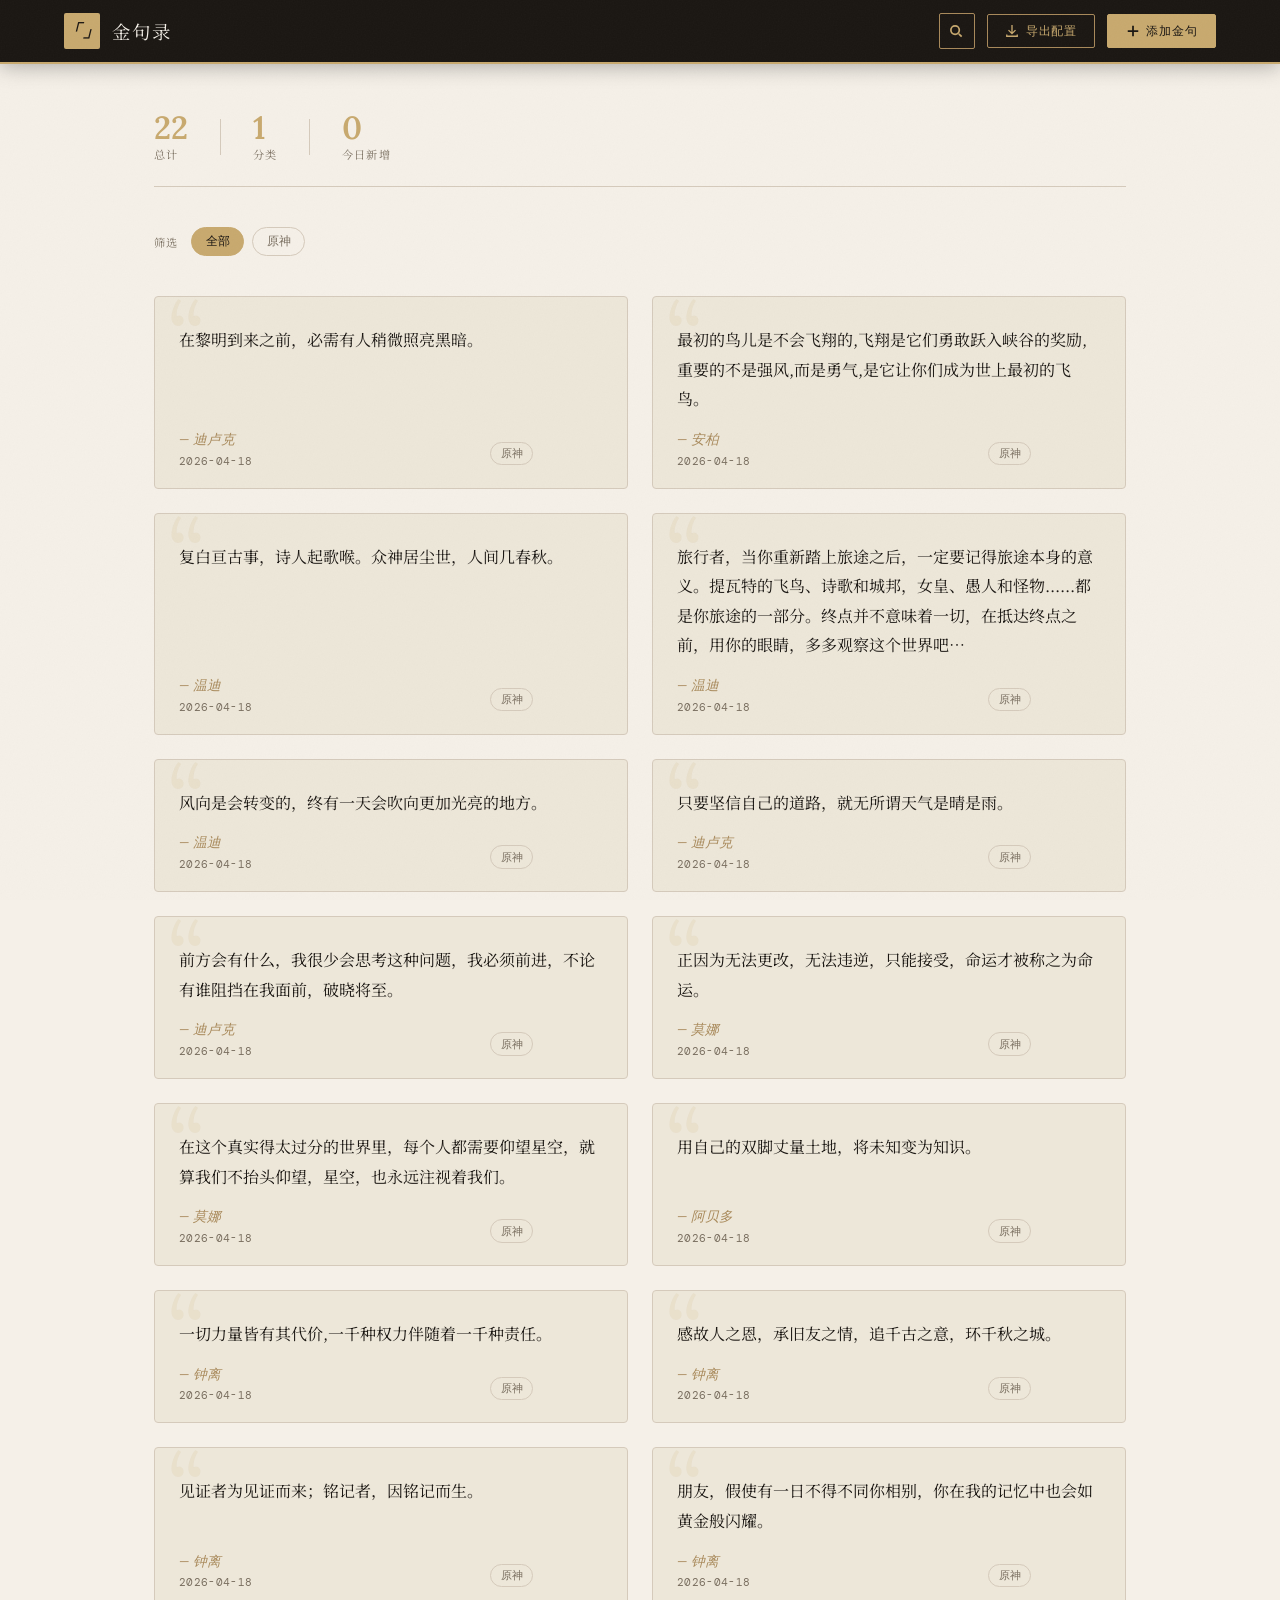
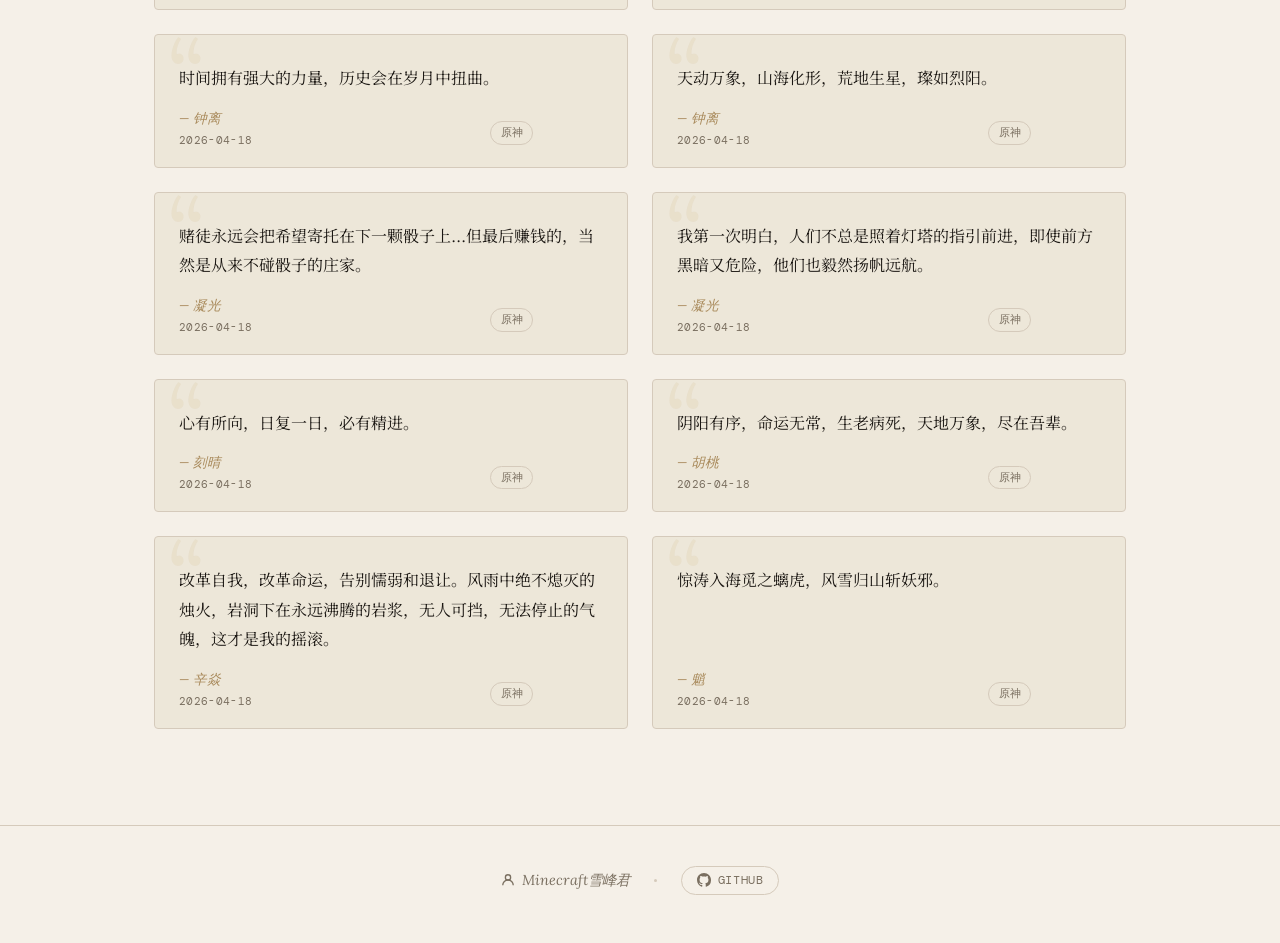
==== commit de8c5924: "Update index.html" ====
--- a/index.html
+++ b/index.html
@@ -587,15 +587,15 @@
 <footer>
   <div class="footer-links">
     <!-- ✏️ 将 href 替换为你的个人主页地址，将「你的名字」替换为署名 -->
-    <a class="footer-author" href="https://your-website.com" target="_blank" rel="noopener">
+    <a class="footer-author" href="https://minecraftxfj.top" target="_blank" rel="noopener">
       <svg viewBox="0 0 16 16" fill="none" stroke="currentColor" stroke-width="1.5">
         <circle cx="8" cy="5" r="3"/><path d="M2 14c0-3.3 2.7-6 6-6s6 2.7 6 6"/>
       </svg>
-      你的名字
+      Minecraft雪峰君
     </a>
     <div class="footer-dot"></div>
     <!-- ✏️ 将 href 替换为你的 GitHub 项目地址 -->
-    <a class="footer-github" href="https://github.com/your-username/your-repo" target="_blank" rel="noopener">
+    <a class="footer-github" href="https://github.com/XFJ-YYQF/Golden-Sentence-Collection" target="_blank" rel="noopener">
       <svg viewBox="0 0 16 16" fill="currentColor">
         <path d="M8 0C3.58 0 0 3.58 0 8c0 3.54 2.29 6.53 5.47 7.59.4.07.55-.17.55-.38
           0-.19-.01-.82-.01-1.49-2.01.37-2.53-.49-2.69-.94-.09-.23-.48-.94-.82-1.13
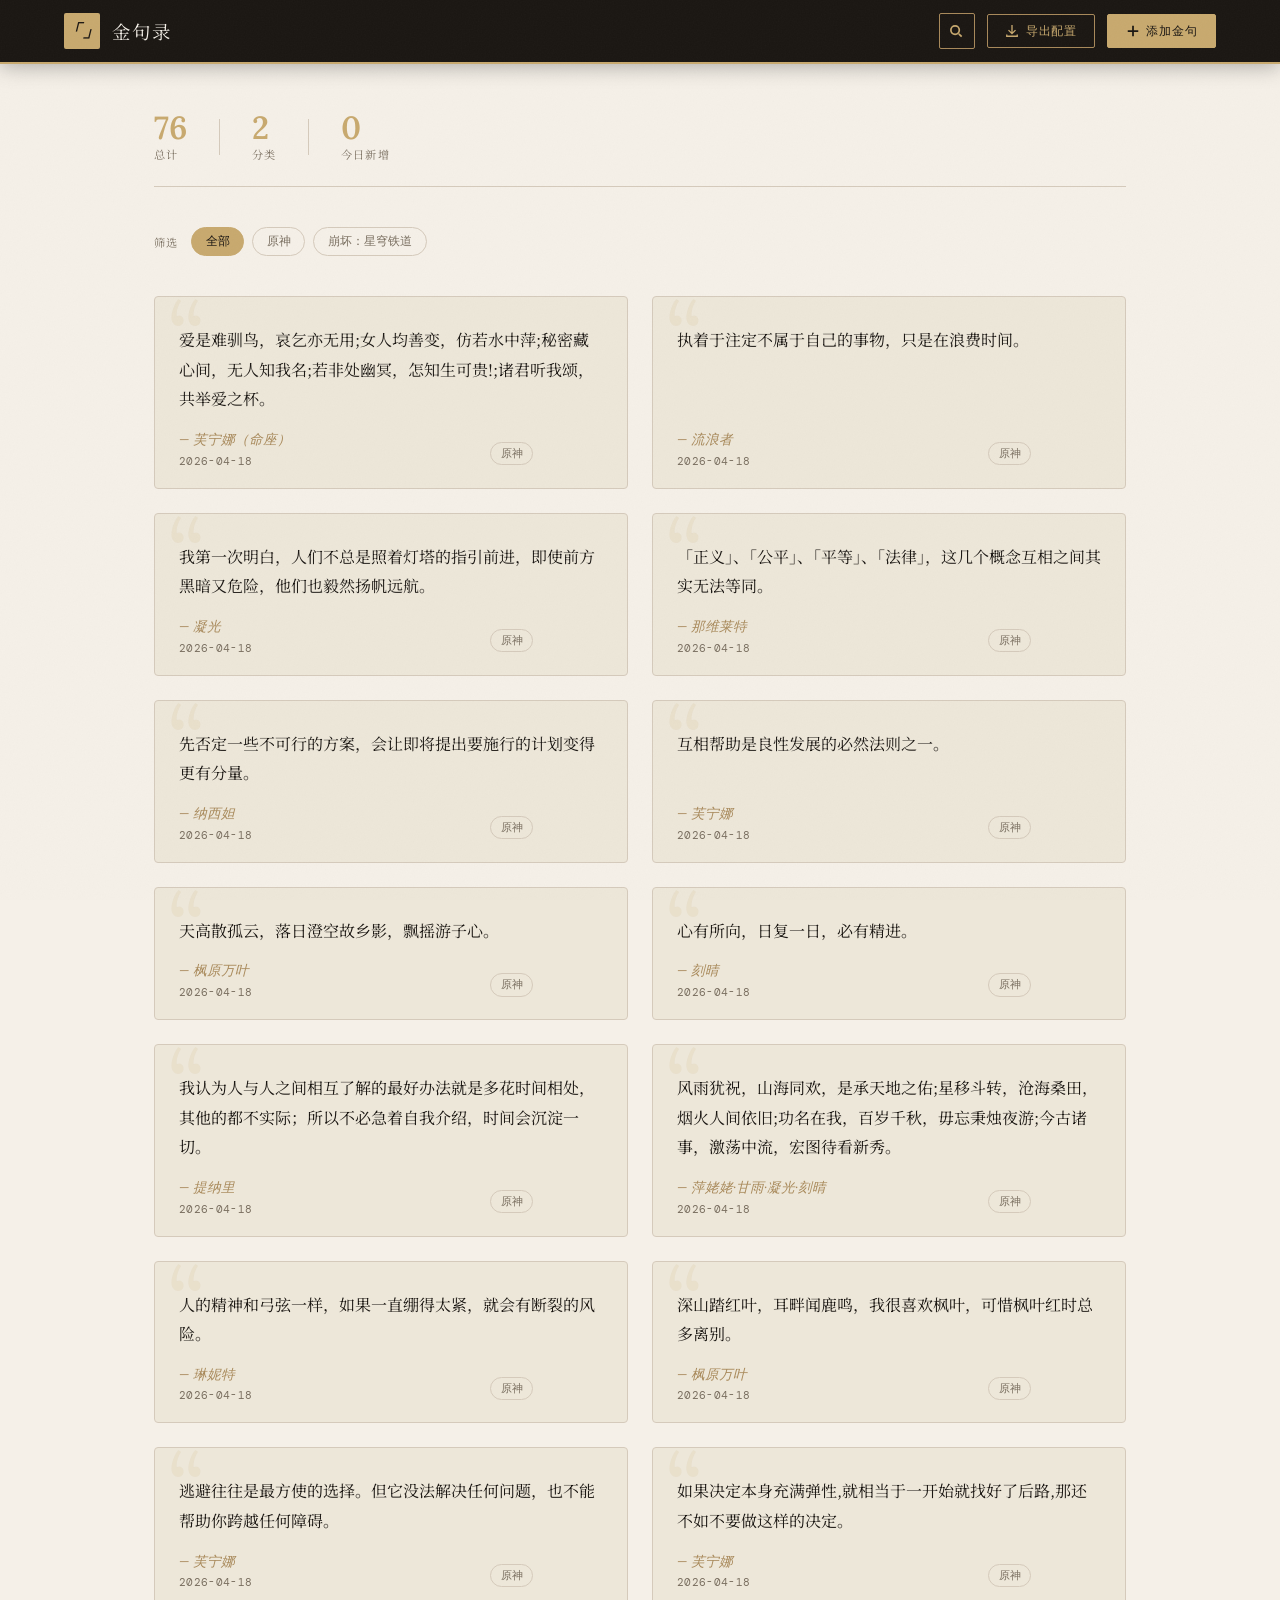
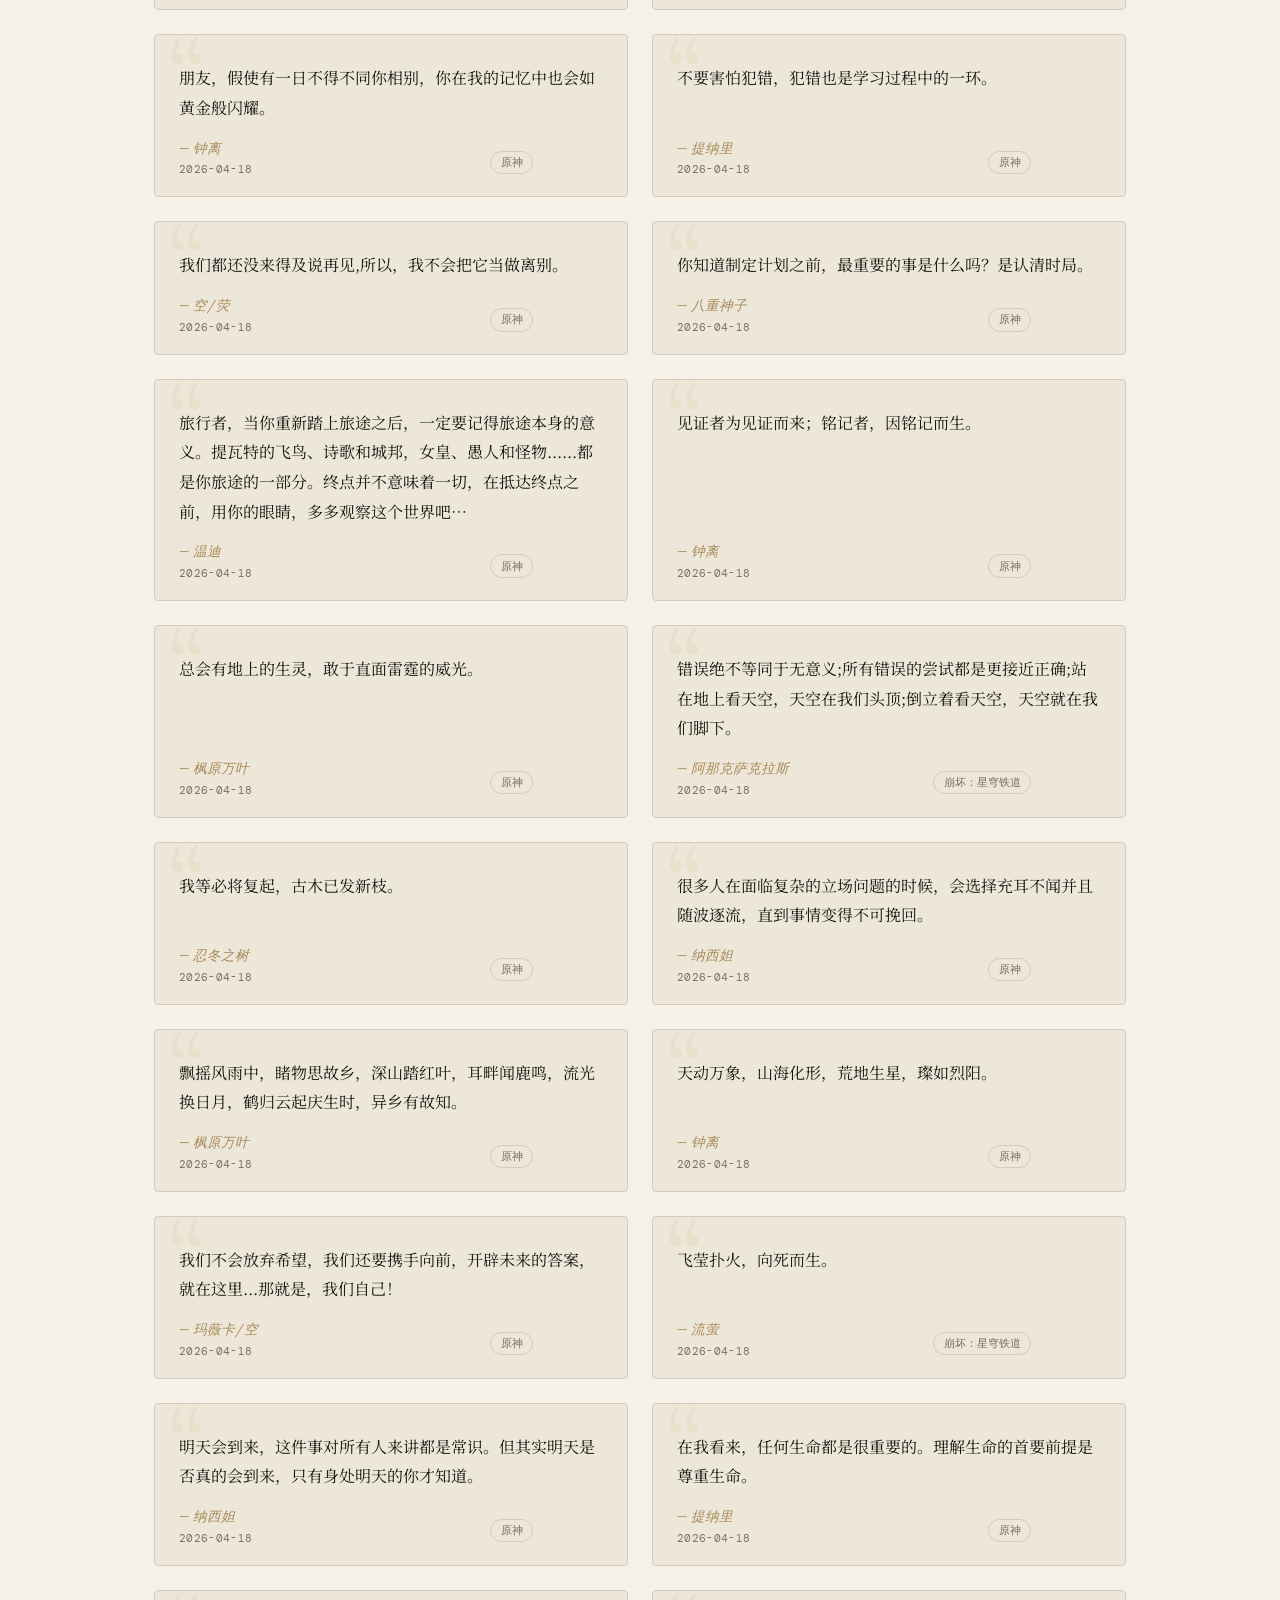
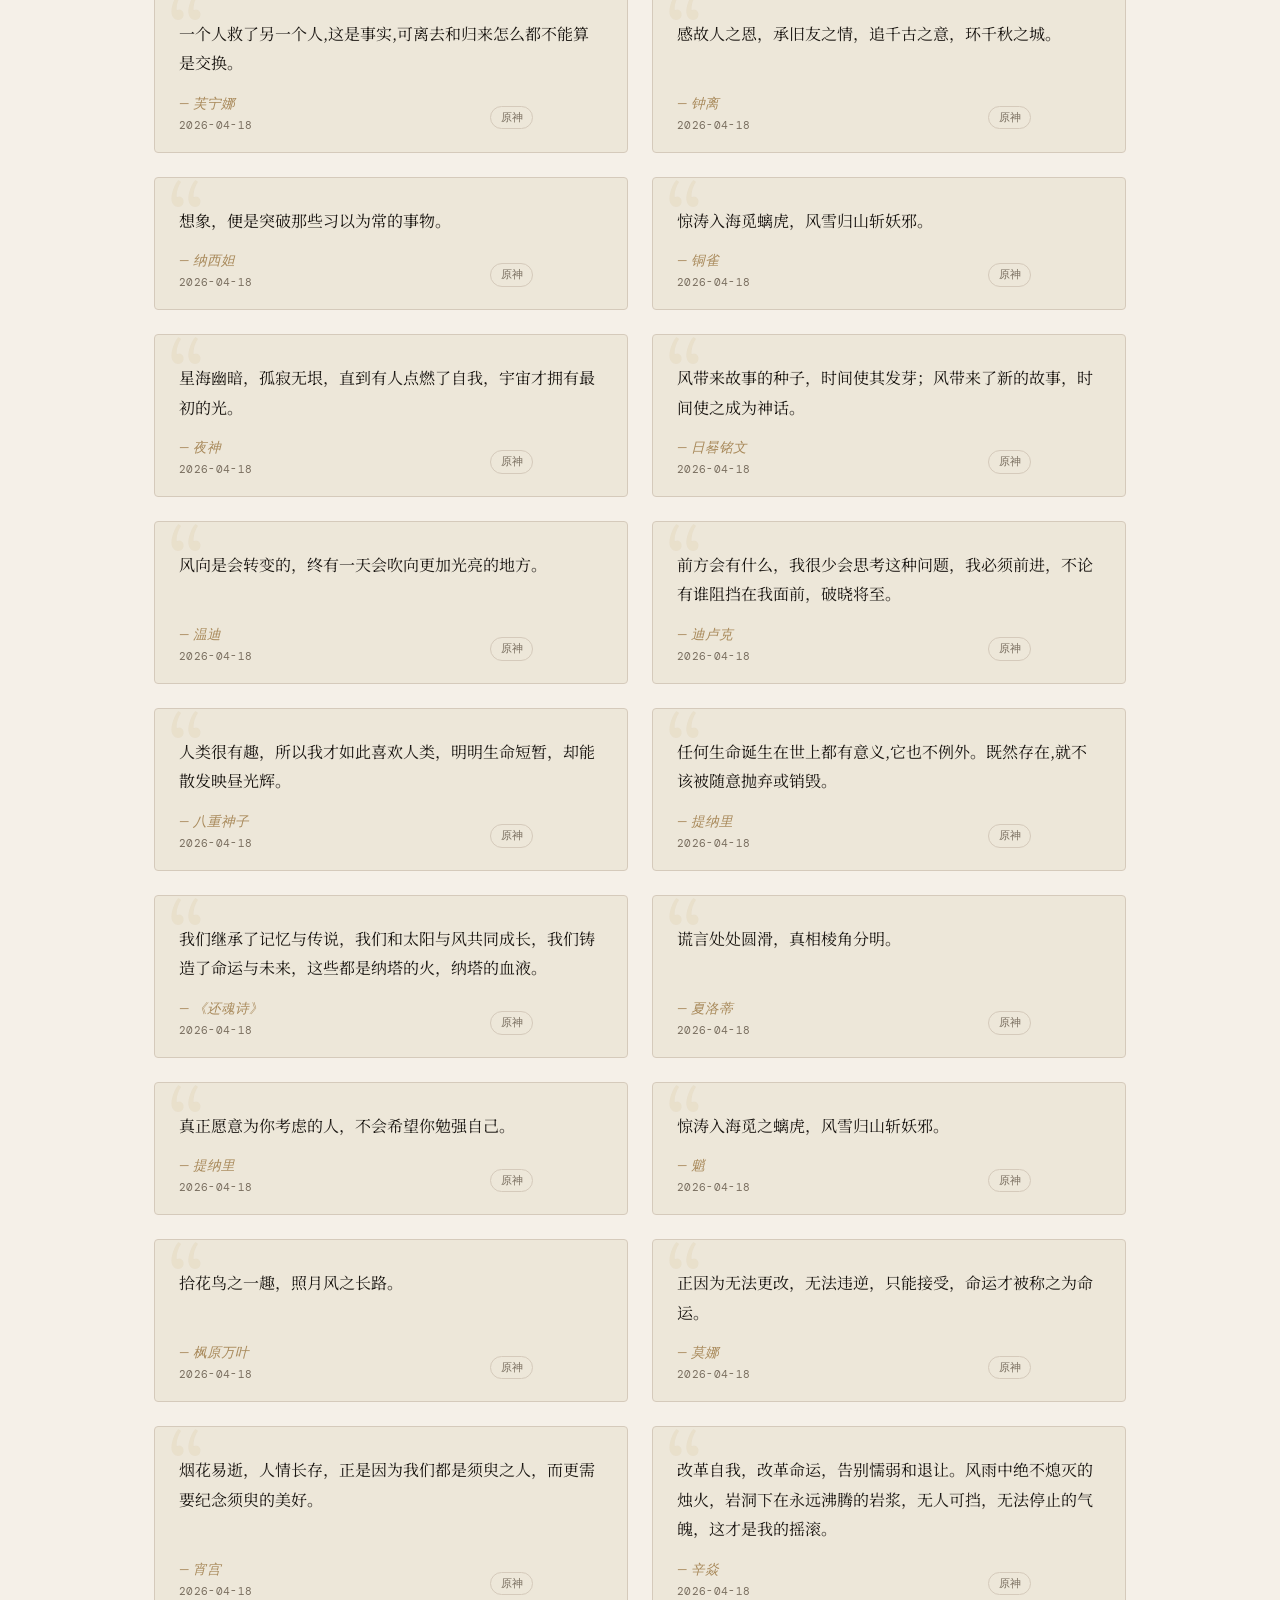
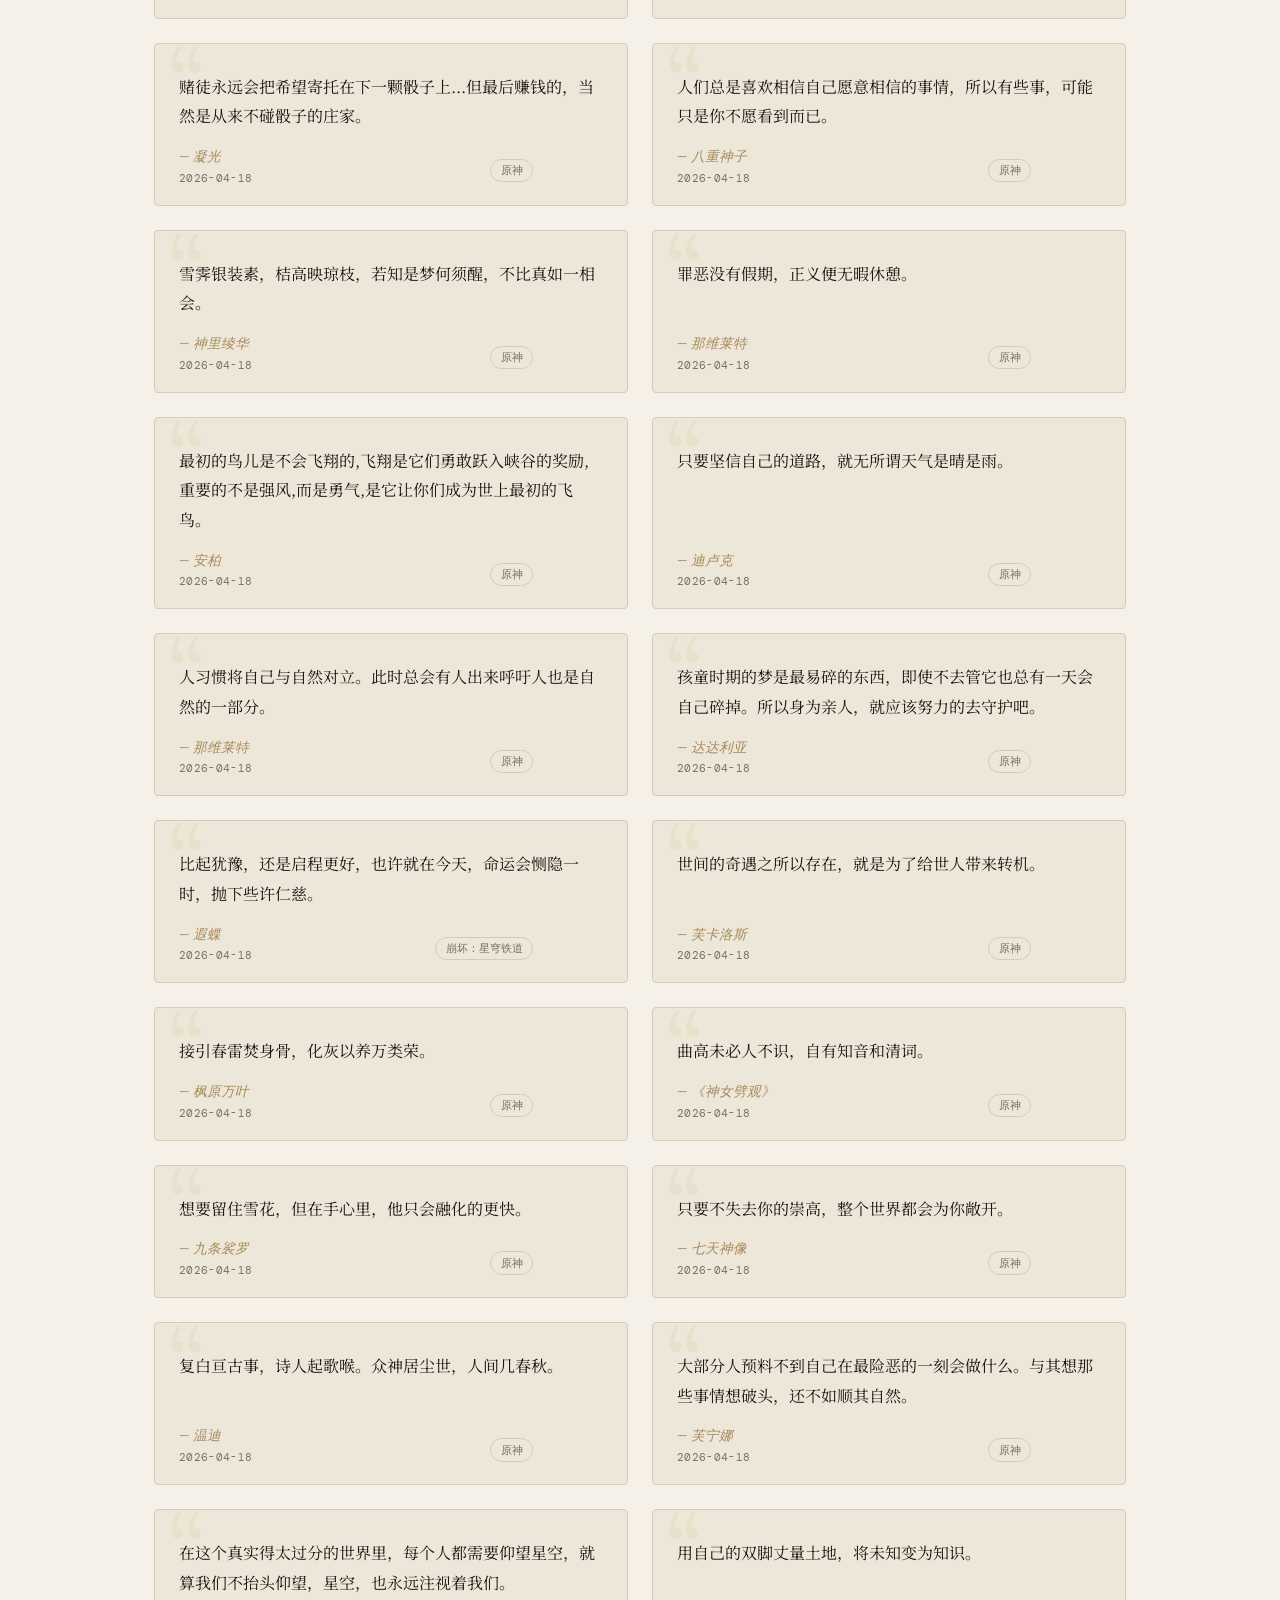
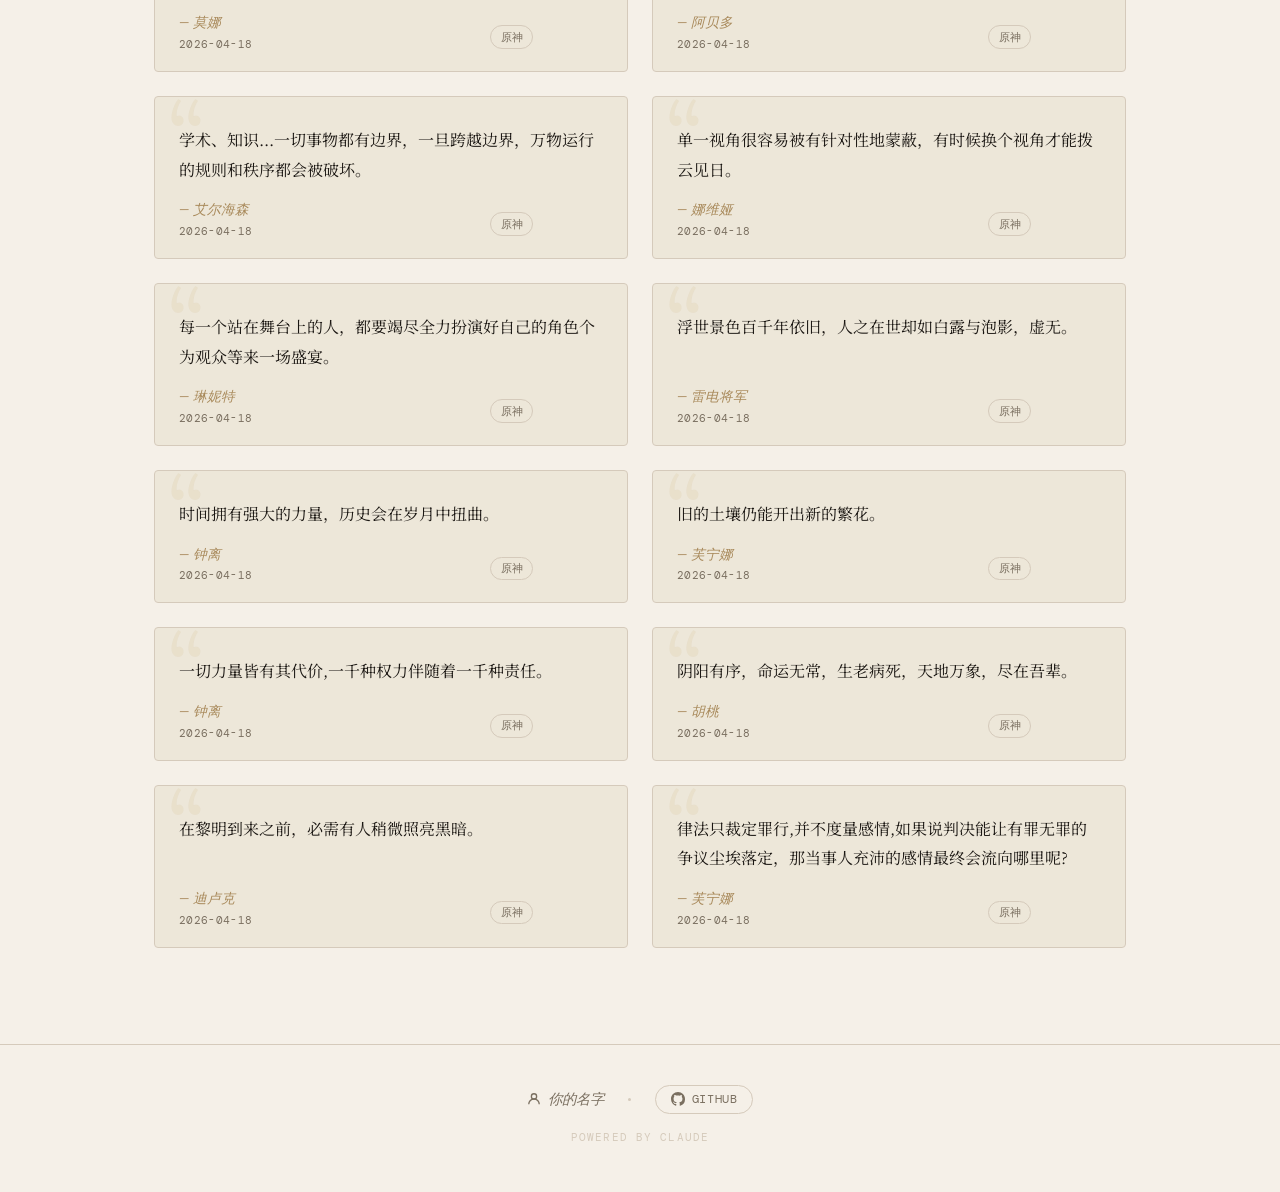
==== commit b89fb51b: "Add files via upload" ====
--- a/index.html
+++ b/index.html
@@ -418,6 +418,13 @@
       width: 3px; height: 3px; border-radius: 50%;
       background: var(--border);
     }
+    .footer-powered {
+      font-family: 'DM Mono', monospace; font-size: .7rem;
+      letter-spacing: .1em; text-transform: uppercase;
+      color: var(--border); text-decoration: none;
+      transition: color .2s;
+    }
+    .footer-powered:hover { color: var(--warm); }
 
     @media (max-width: 600px) {
       header { padding: 0 1rem; }
@@ -587,15 +594,15 @@
 <footer>
   <div class="footer-links">
     <!-- ✏️ 将 href 替换为你的个人主页地址，将「你的名字」替换为署名 -->
-    <a class="footer-author" href="https://minecraftxfj.top" target="_blank" rel="noopener">
+    <a class="footer-author" href="https://your-website.com" target="_blank" rel="noopener">
       <svg viewBox="0 0 16 16" fill="none" stroke="currentColor" stroke-width="1.5">
         <circle cx="8" cy="5" r="3"/><path d="M2 14c0-3.3 2.7-6 6-6s6 2.7 6 6"/>
       </svg>
-      Minecraft雪峰君
+      你的名字
     </a>
     <div class="footer-dot"></div>
     <!-- ✏️ 将 href 替换为你的 GitHub 项目地址 -->
-    <a class="footer-github" href="https://github.com/XFJ-YYQF/Golden-Sentence-Collection" target="_blank" rel="noopener">
+    <a class="footer-github" href="https://github.com/your-username/your-repo" target="_blank" rel="noopener">
       <svg viewBox="0 0 16 16" fill="currentColor">
         <path d="M8 0C3.58 0 0 3.58 0 8c0 3.54 2.29 6.53 5.47 7.59.4.07.55-.17.55-.38
           0-.19-.01-.82-.01-1.49-2.01.37-2.53-.49-2.69-.94-.09-.23-.48-.94-.82-1.13
@@ -609,6 +616,9 @@
       GitHub
     </a>
   </div>
+  <a class="footer-powered" href="https://claude.ai" target="_blank" rel="noopener">
+    Powered by Claude
+  </a>
 </footer>
 
 <!-- ═══ TOAST ═══ -->
@@ -618,7 +628,7 @@
 // ─── DATA ──────────────────────────────────────────────────────────────
 const STORAGE_KEY = 'jinjulu_quotes';
 
-// Merge config quotes + localStorage quotes (deduplicate by id)
+// Merge config quotes + localStorage quotes (deduplicate by id), then shuffle
 function loadAll() {
   const base = (window.QUOTES_CONFIG || []);
   let local = [];
@@ -626,7 +636,13 @@
   const map = new Map();
   base.forEach(q => map.set(q.id, q));
   local.forEach(q => map.set(q.id, q));
-  return Array.from(map.values()).sort((a,b) => (b.date||'') > (a.date||'') ? 1 : -1);
+  const arr = Array.from(map.values());
+  // Fisher-Yates shuffle — new order every page load
+  for (let i = arr.length - 1; i > 0; i--) {
+    const j = Math.floor(Math.random() * (i + 1));
+    [arr[i], arr[j]] = [arr[j], arr[i]];
+  }
+  return arr;
 }
 
 function saveLocal(quotes) {
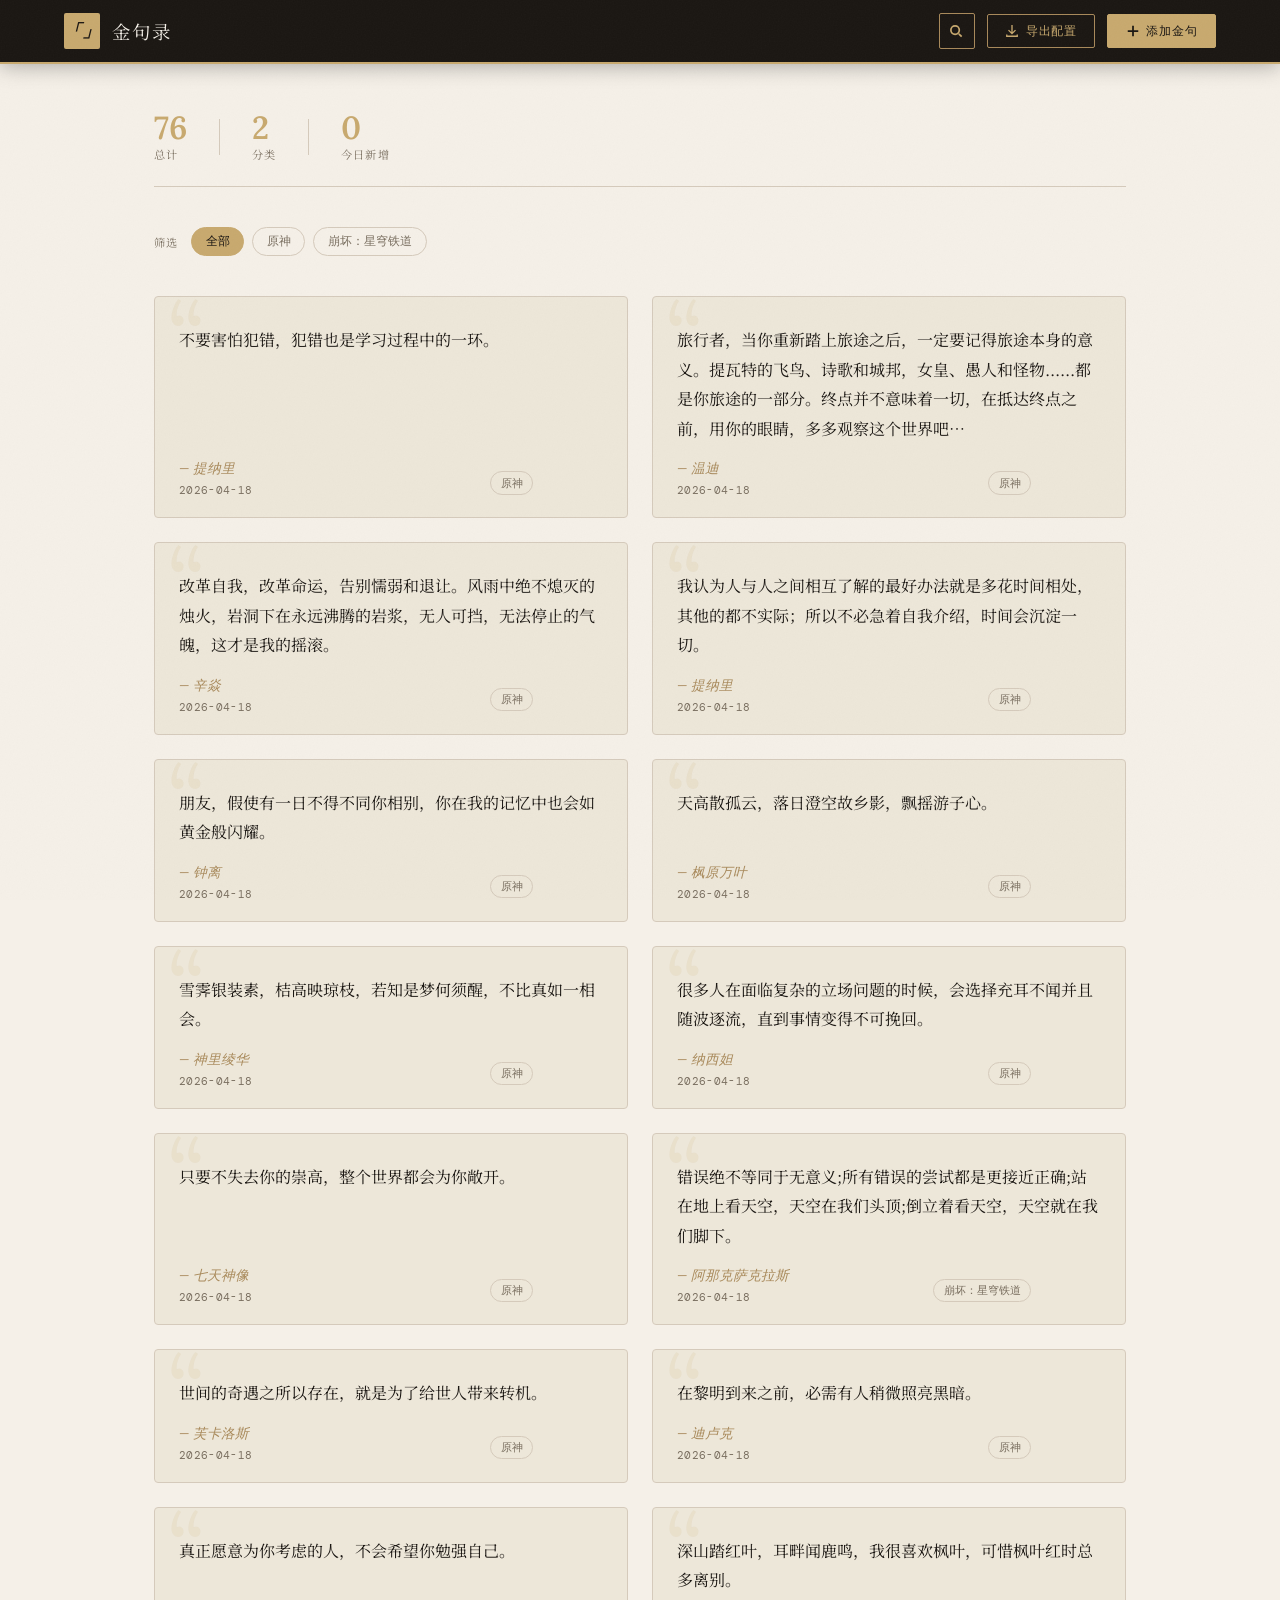
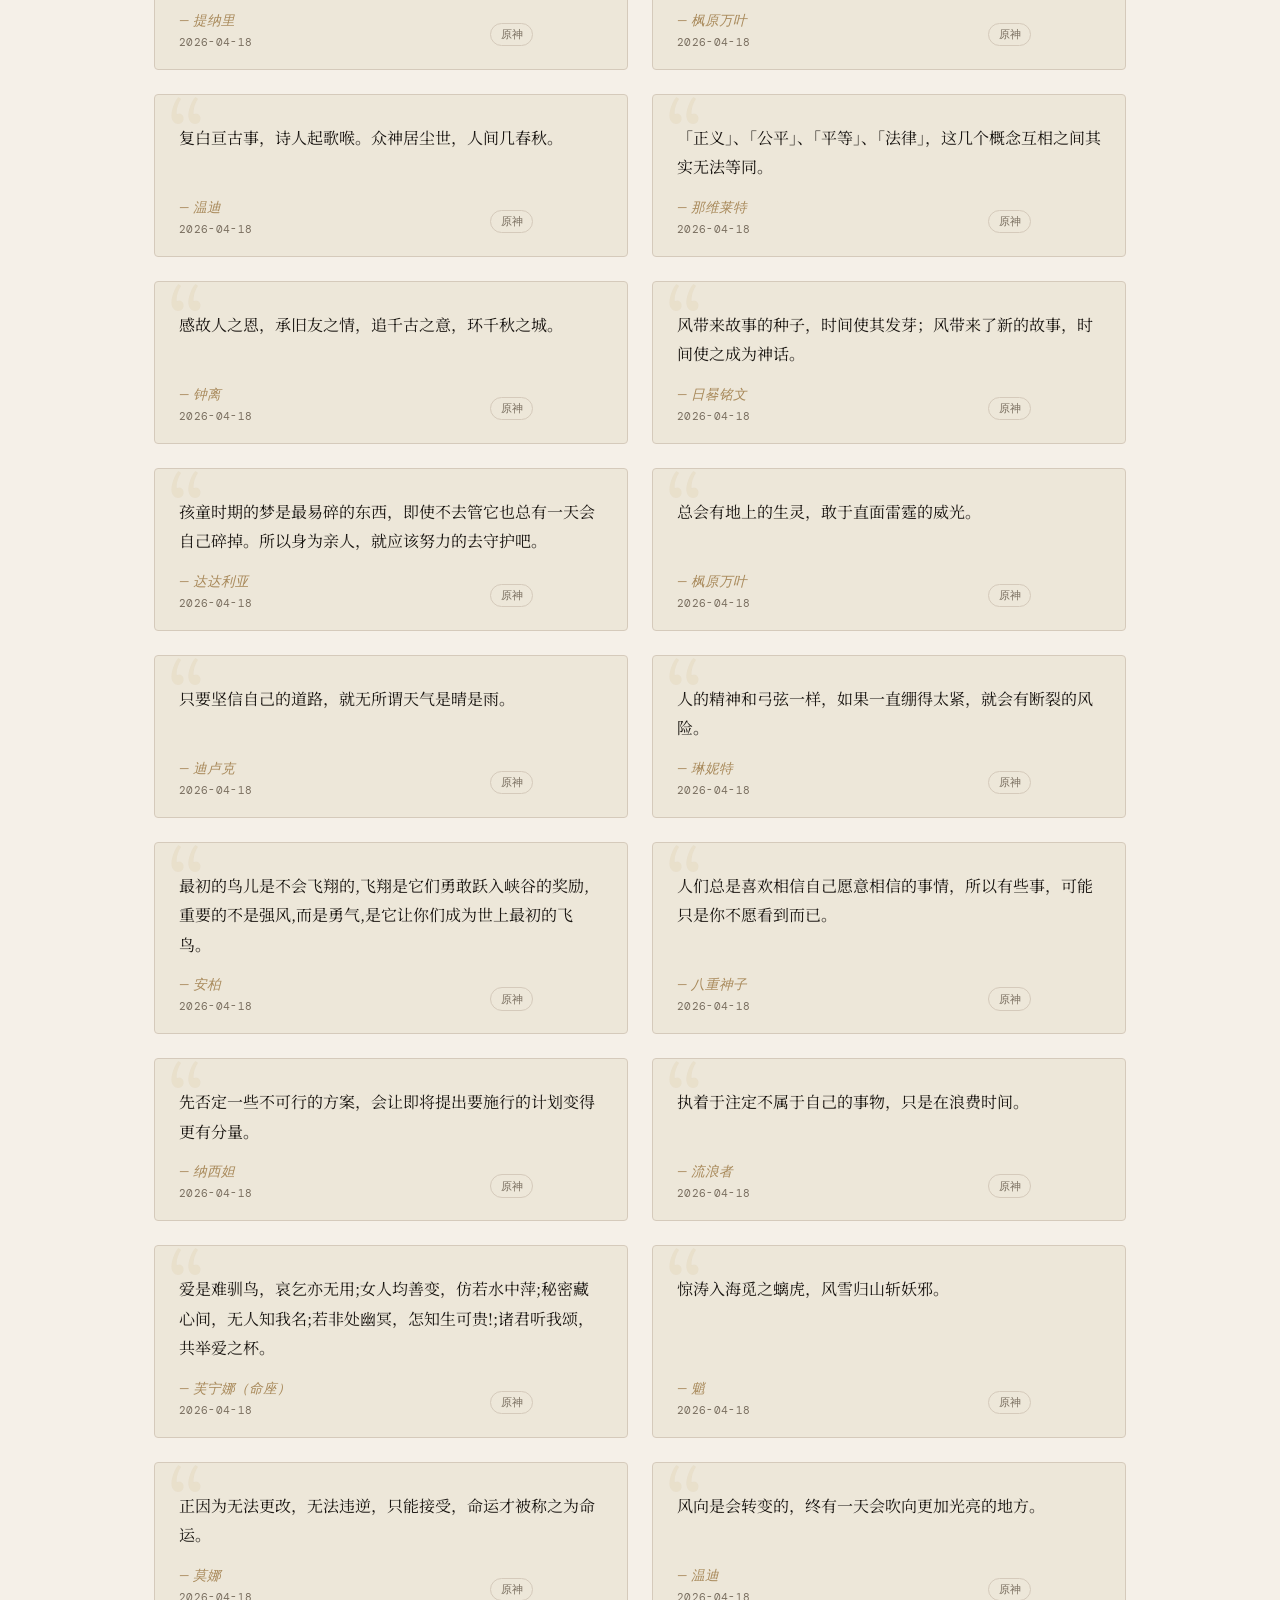
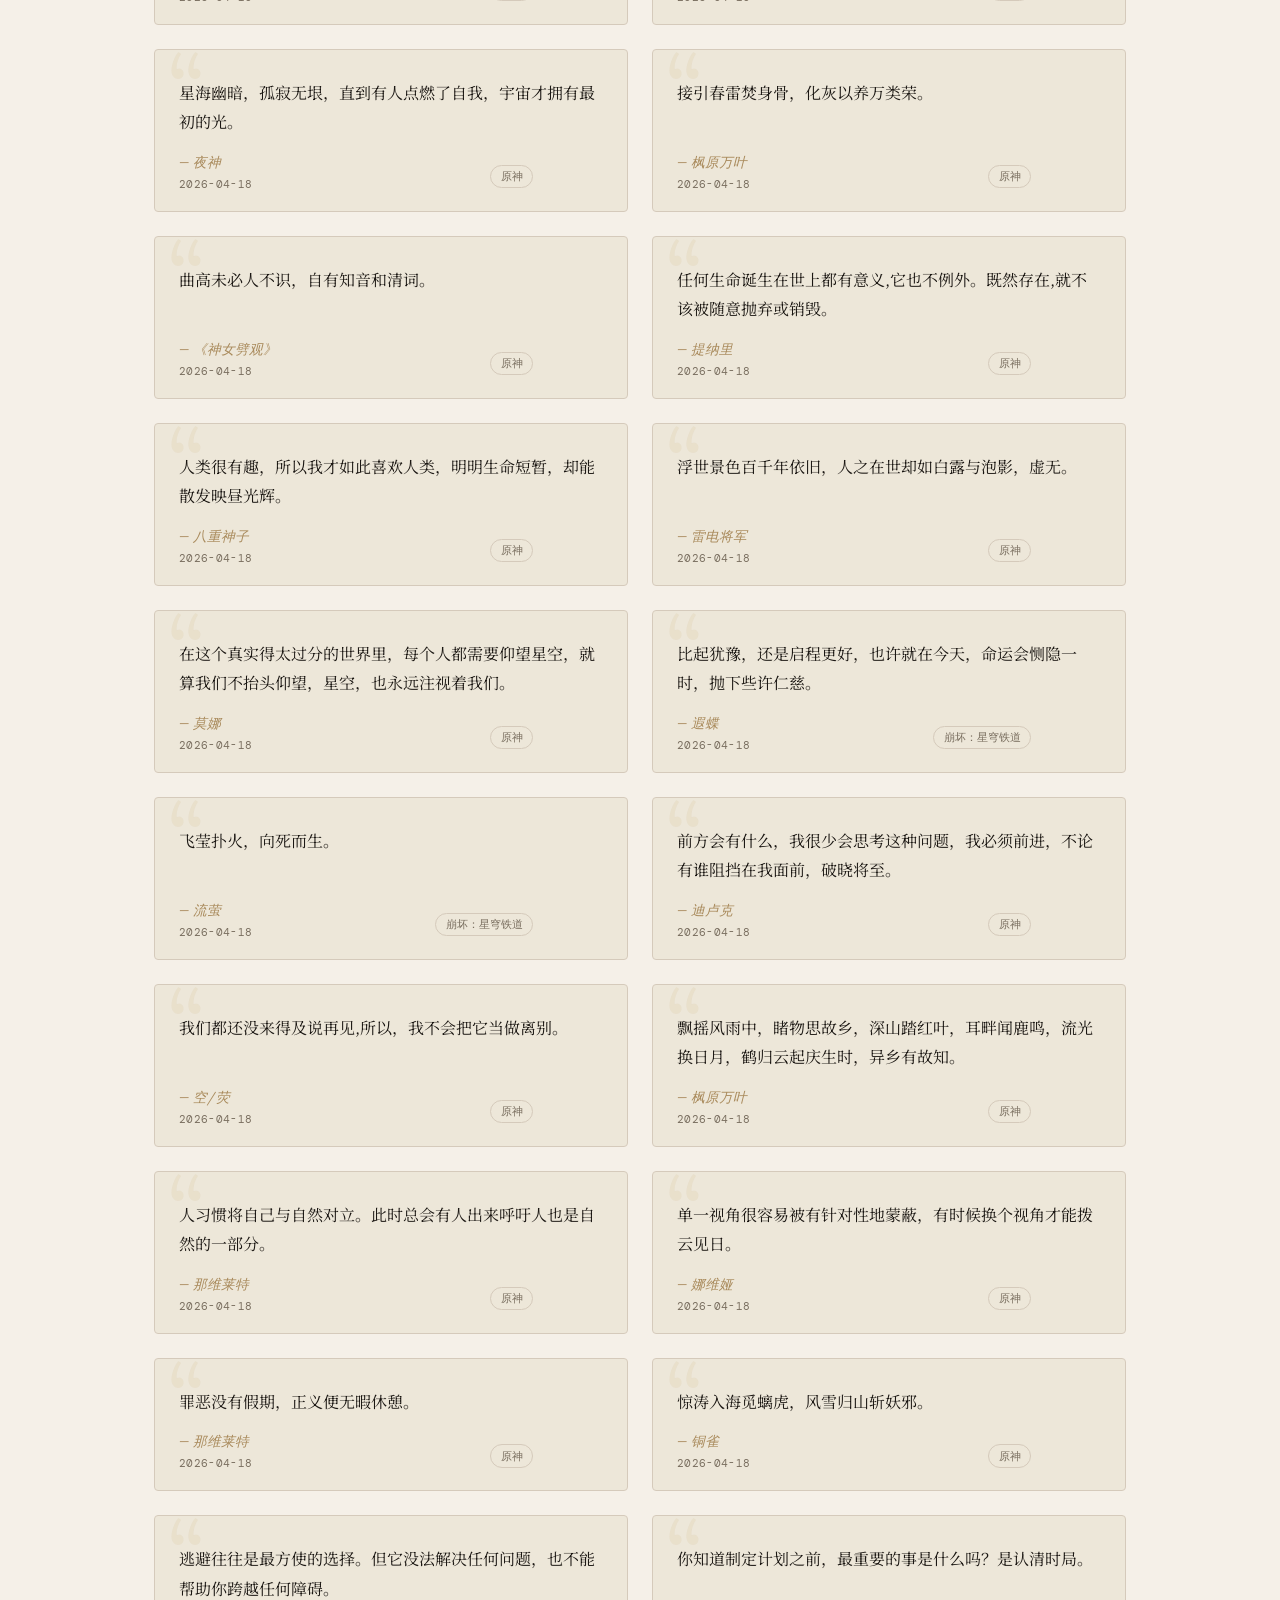
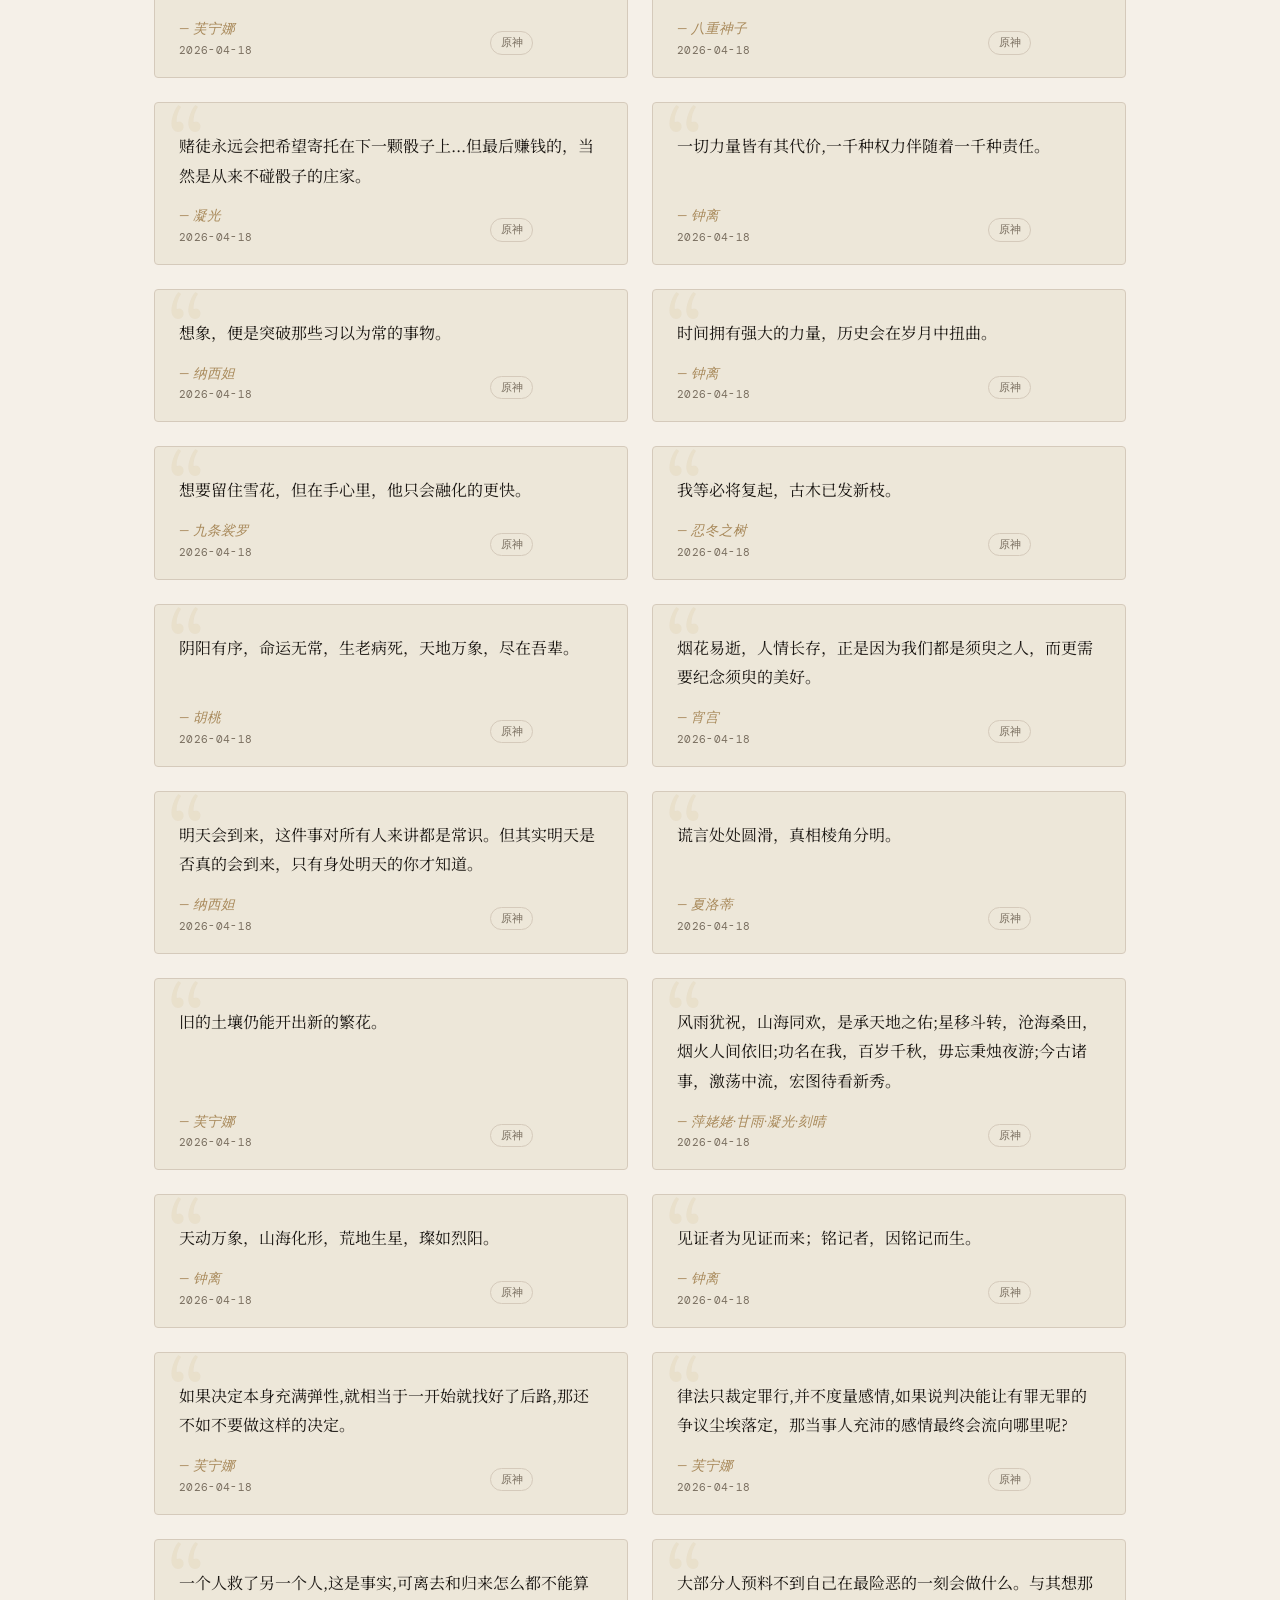
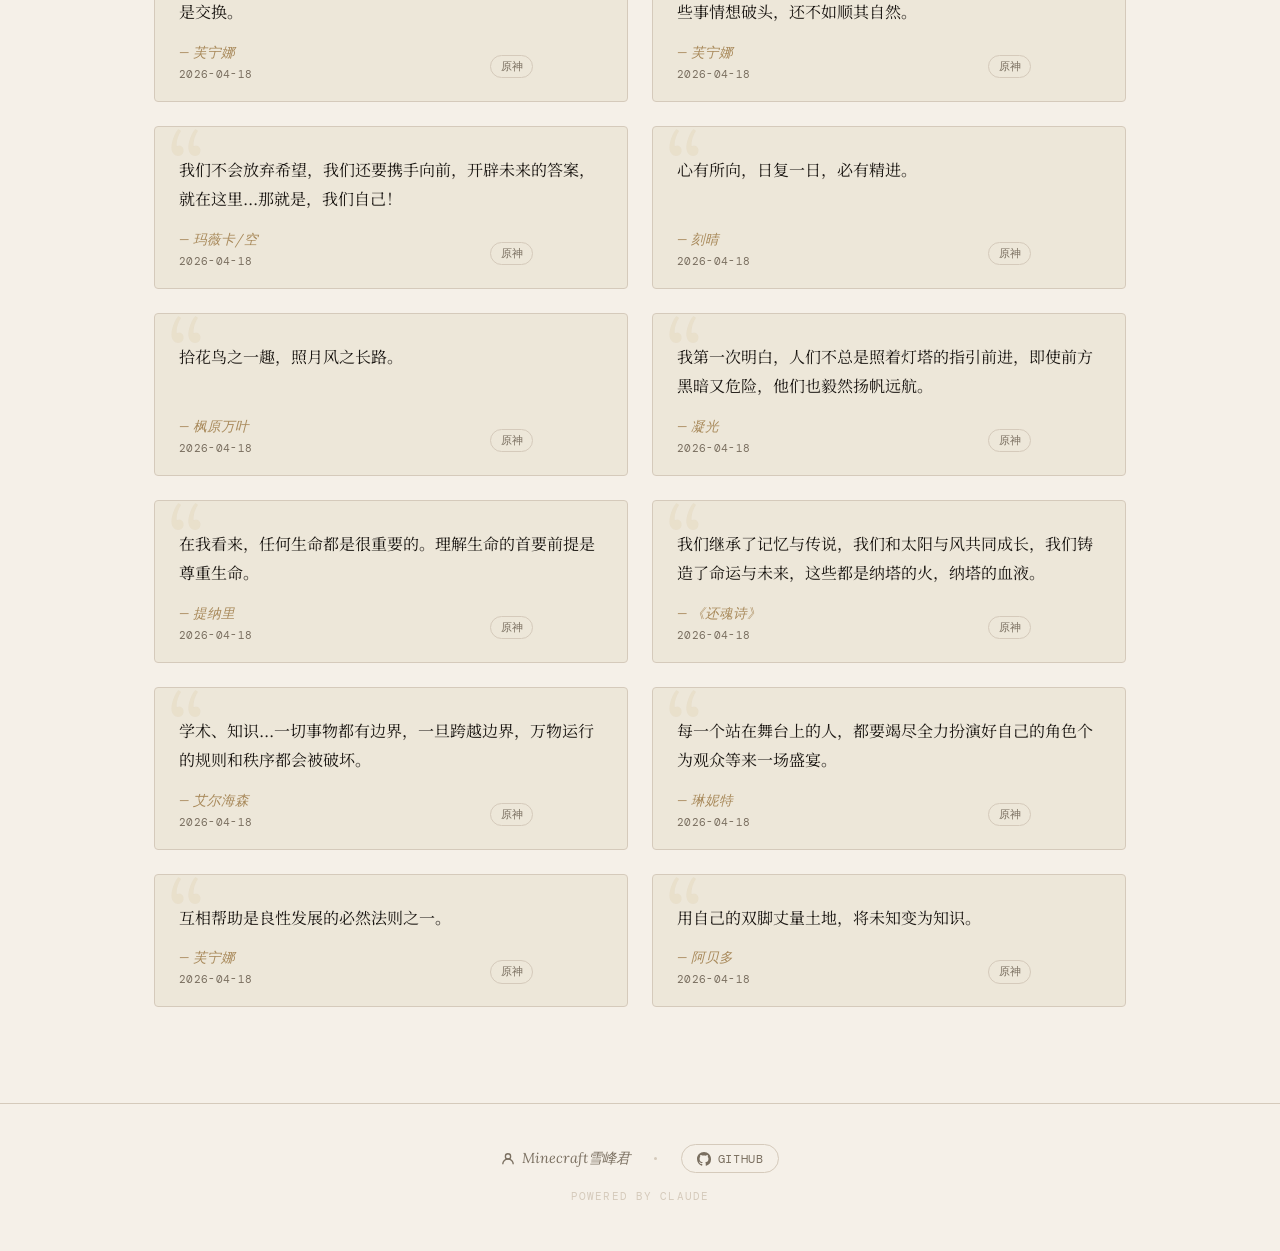
==== commit af2821a9: "Update index.html" ====
--- a/index.html
+++ b/index.html
@@ -594,15 +594,15 @@
 <footer>
   <div class="footer-links">
     <!-- ✏️ 将 href 替换为你的个人主页地址，将「你的名字」替换为署名 -->
-    <a class="footer-author" href="https://your-website.com" target="_blank" rel="noopener">
+    <a class="footer-author" href="https://minecraftxfj.top" target="_blank" rel="noopener">
       <svg viewBox="0 0 16 16" fill="none" stroke="currentColor" stroke-width="1.5">
         <circle cx="8" cy="5" r="3"/><path d="M2 14c0-3.3 2.7-6 6-6s6 2.7 6 6"/>
       </svg>
-      你的名字
+      Minecraft雪峰君
     </a>
     <div class="footer-dot"></div>
     <!-- ✏️ 将 href 替换为你的 GitHub 项目地址 -->
-    <a class="footer-github" href="https://github.com/your-username/your-repo" target="_blank" rel="noopener">
+    <a class="footer-github" href="https://github.com/XFJ-YYQF/Golden-Sentence-Collection" target="_blank" rel="noopener">
       <svg viewBox="0 0 16 16" fill="currentColor">
         <path d="M8 0C3.58 0 0 3.58 0 8c0 3.54 2.29 6.53 5.47 7.59.4.07.55-.17.55-.38
           0-.19-.01-.82-.01-1.49-2.01.37-2.53-.49-2.69-.94-.09-.23-.48-.94-.82-1.13
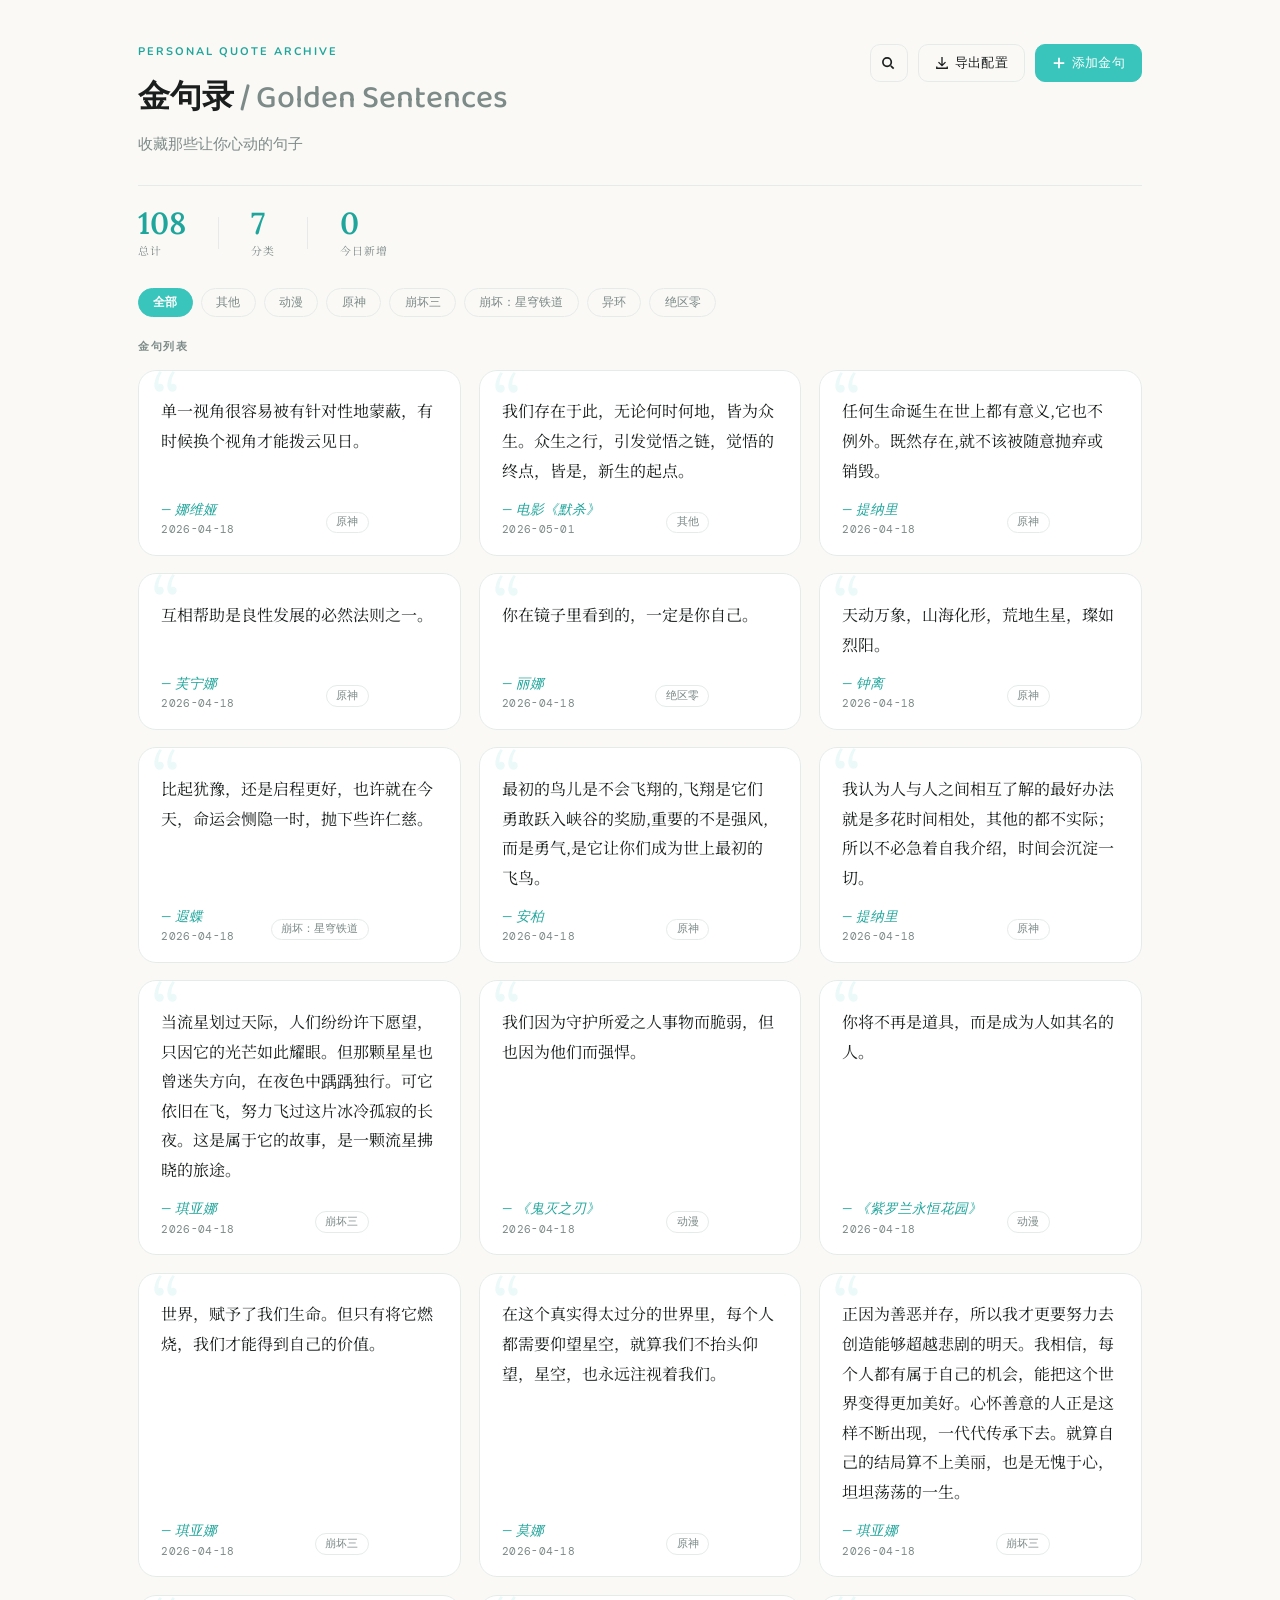
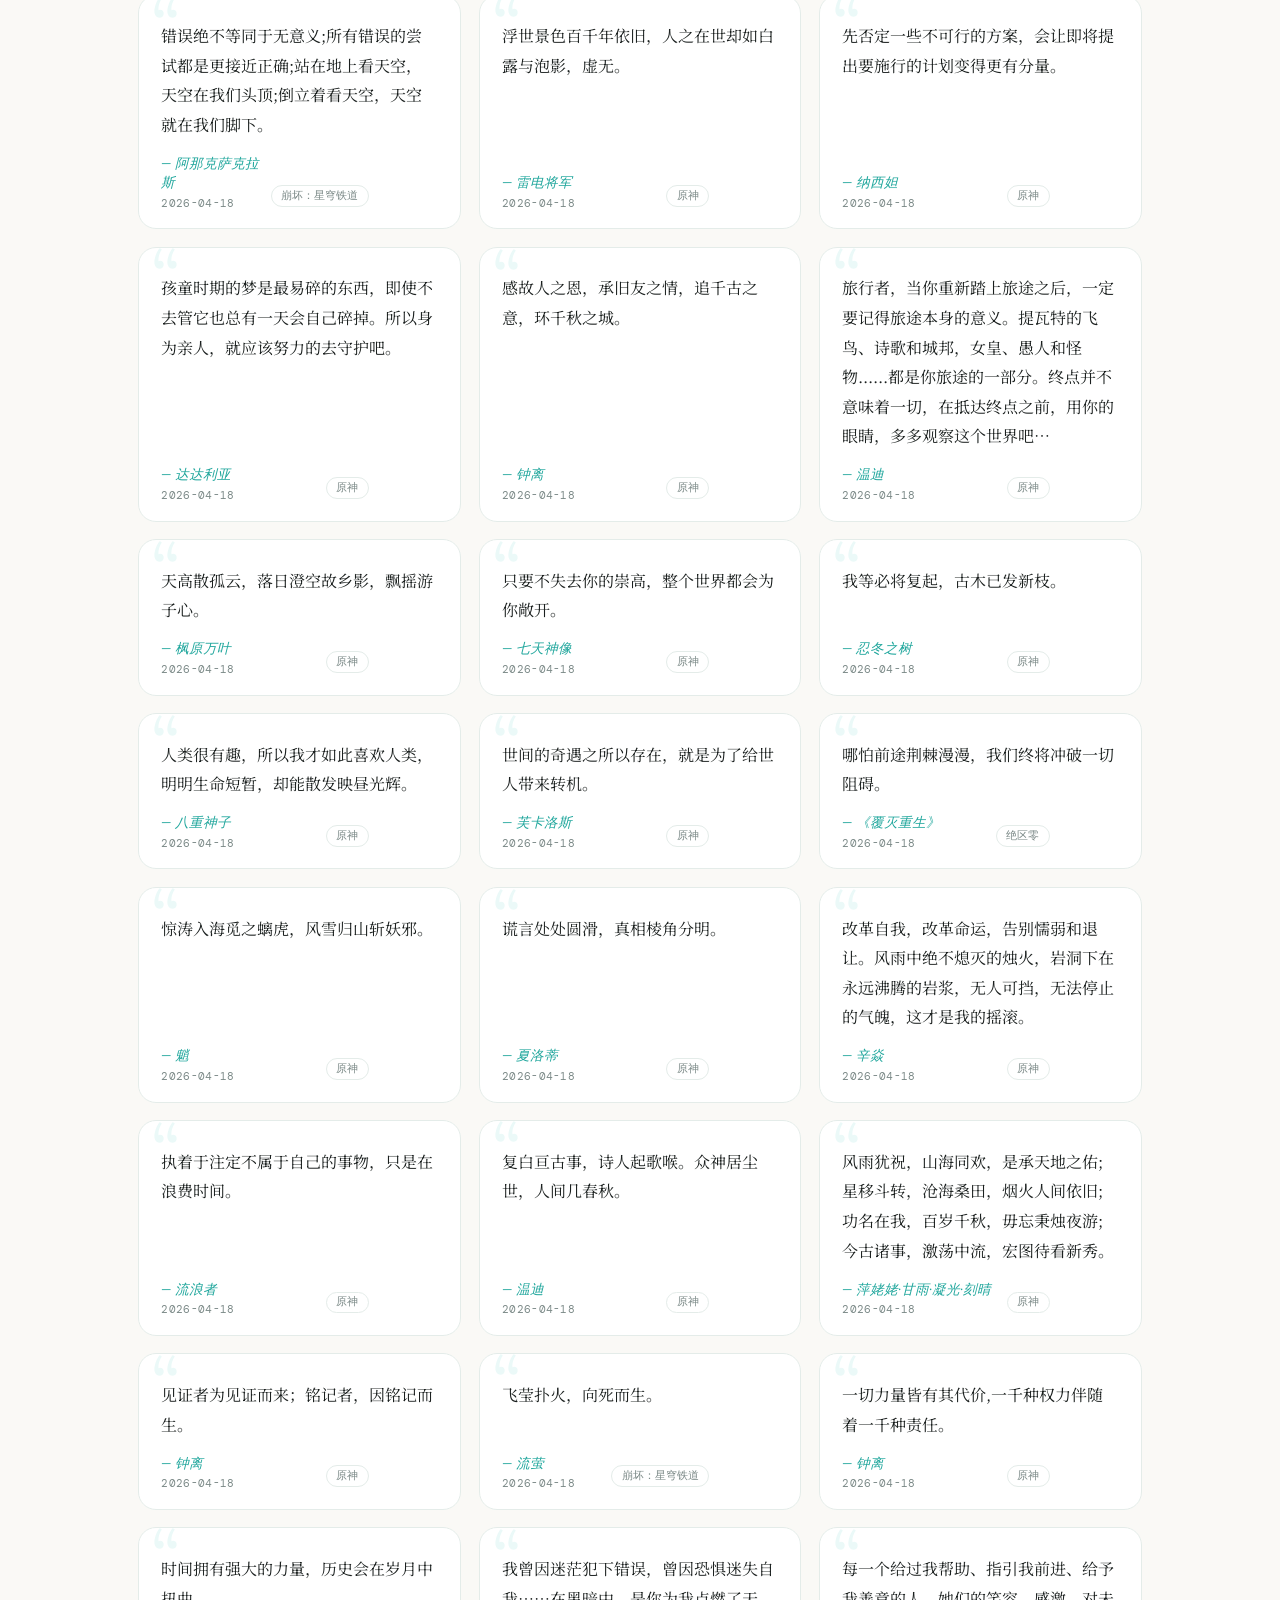
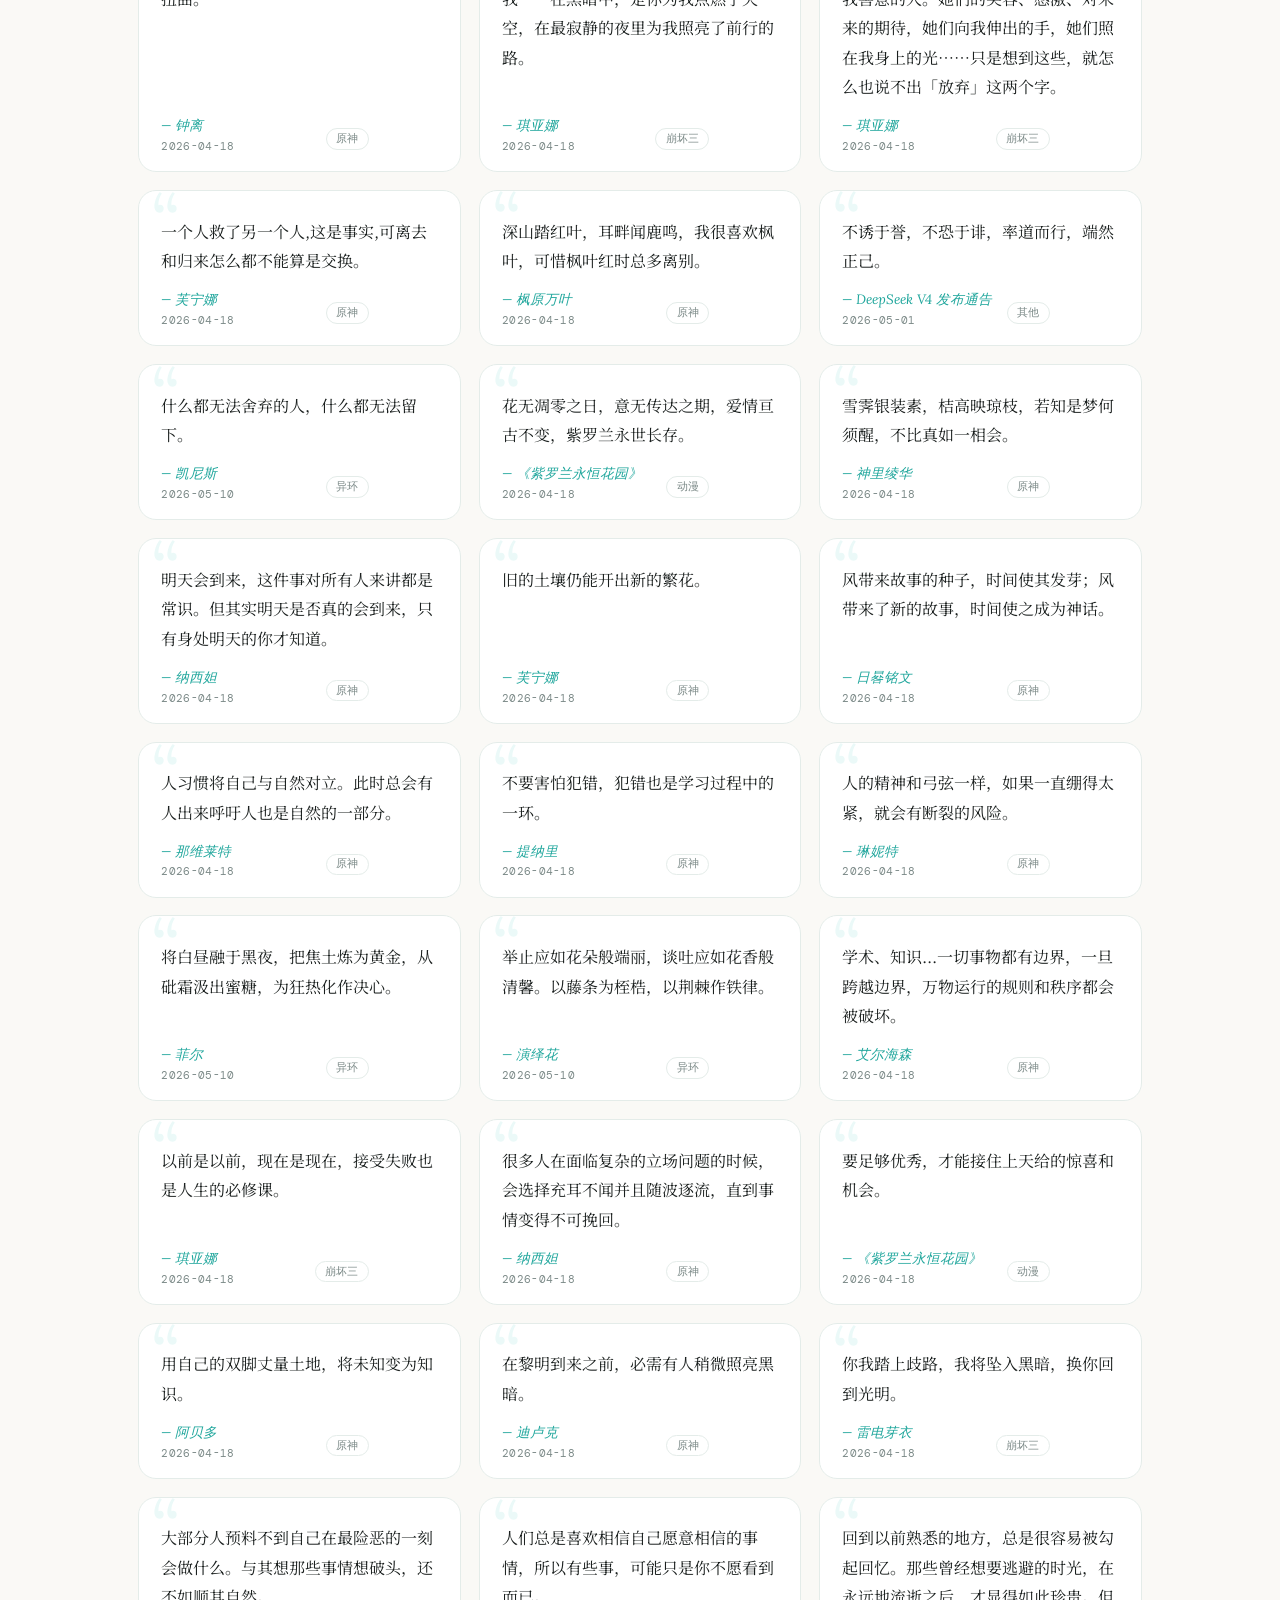
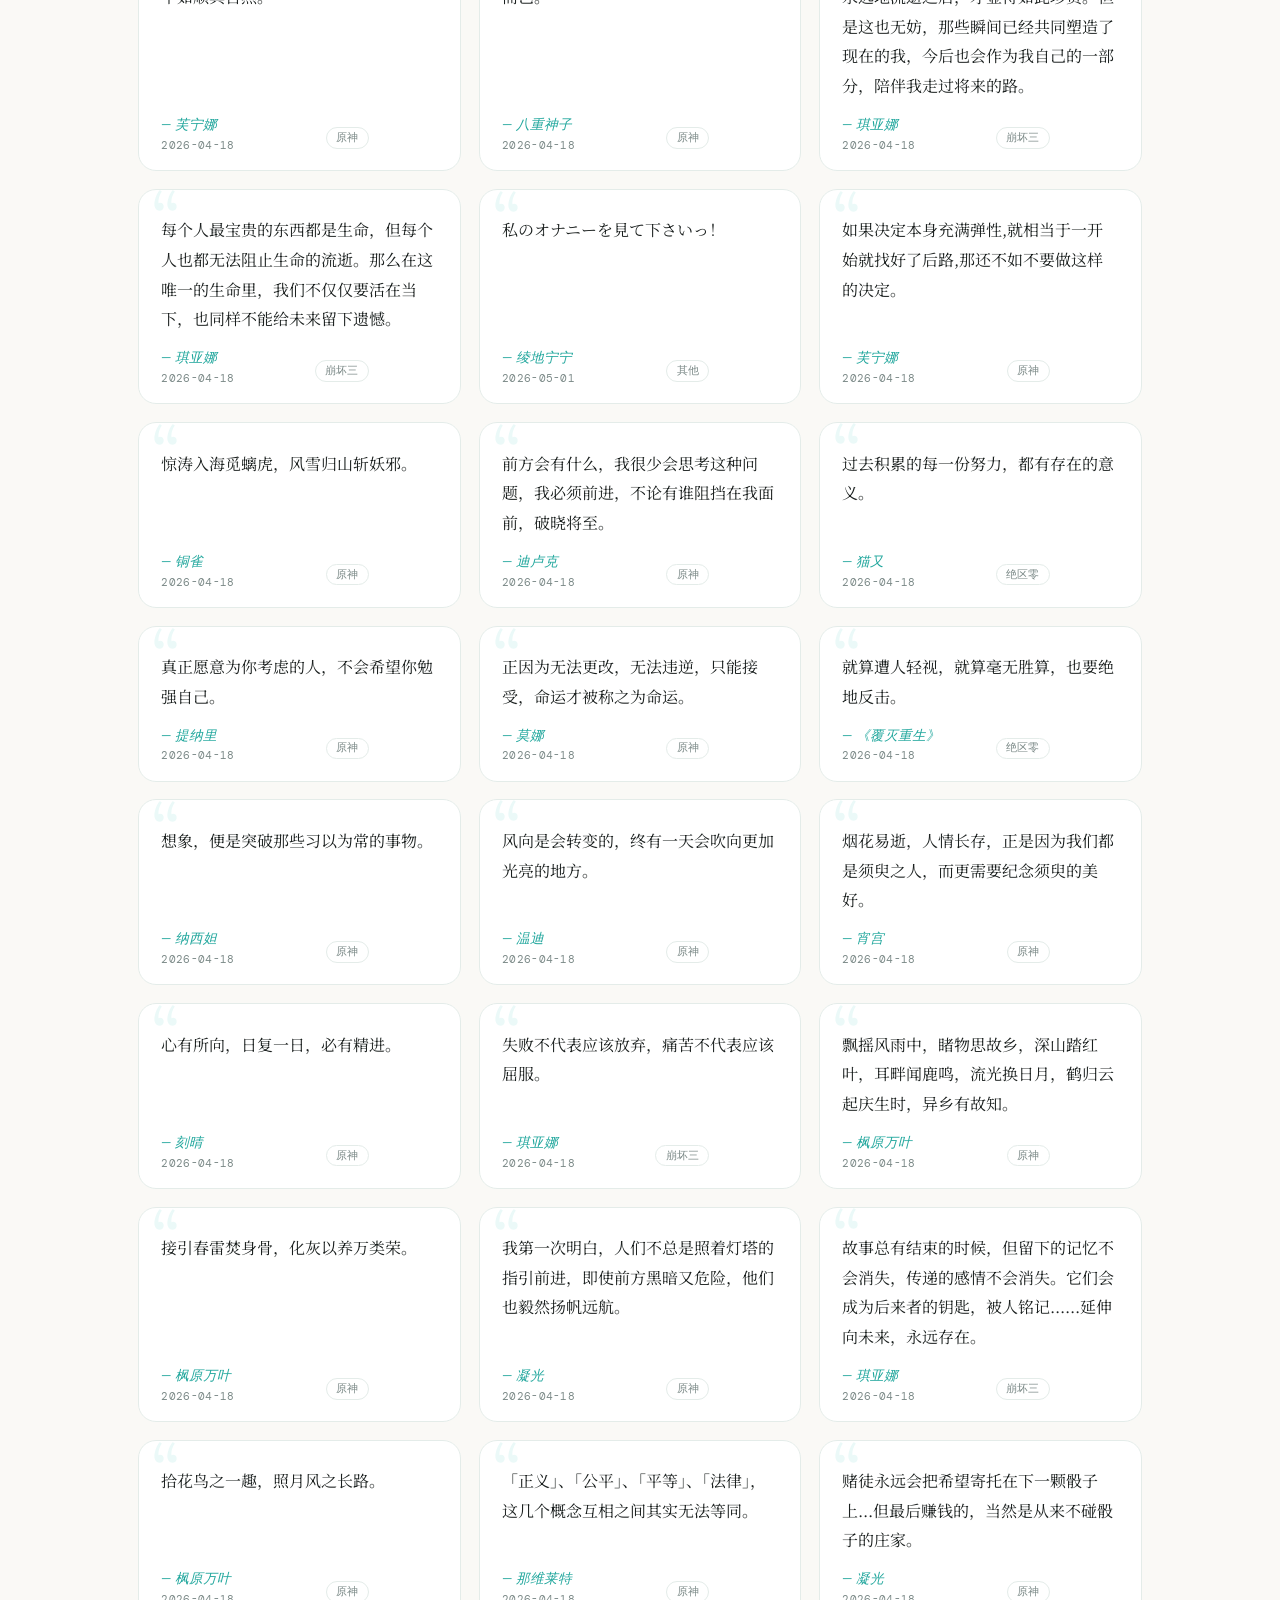
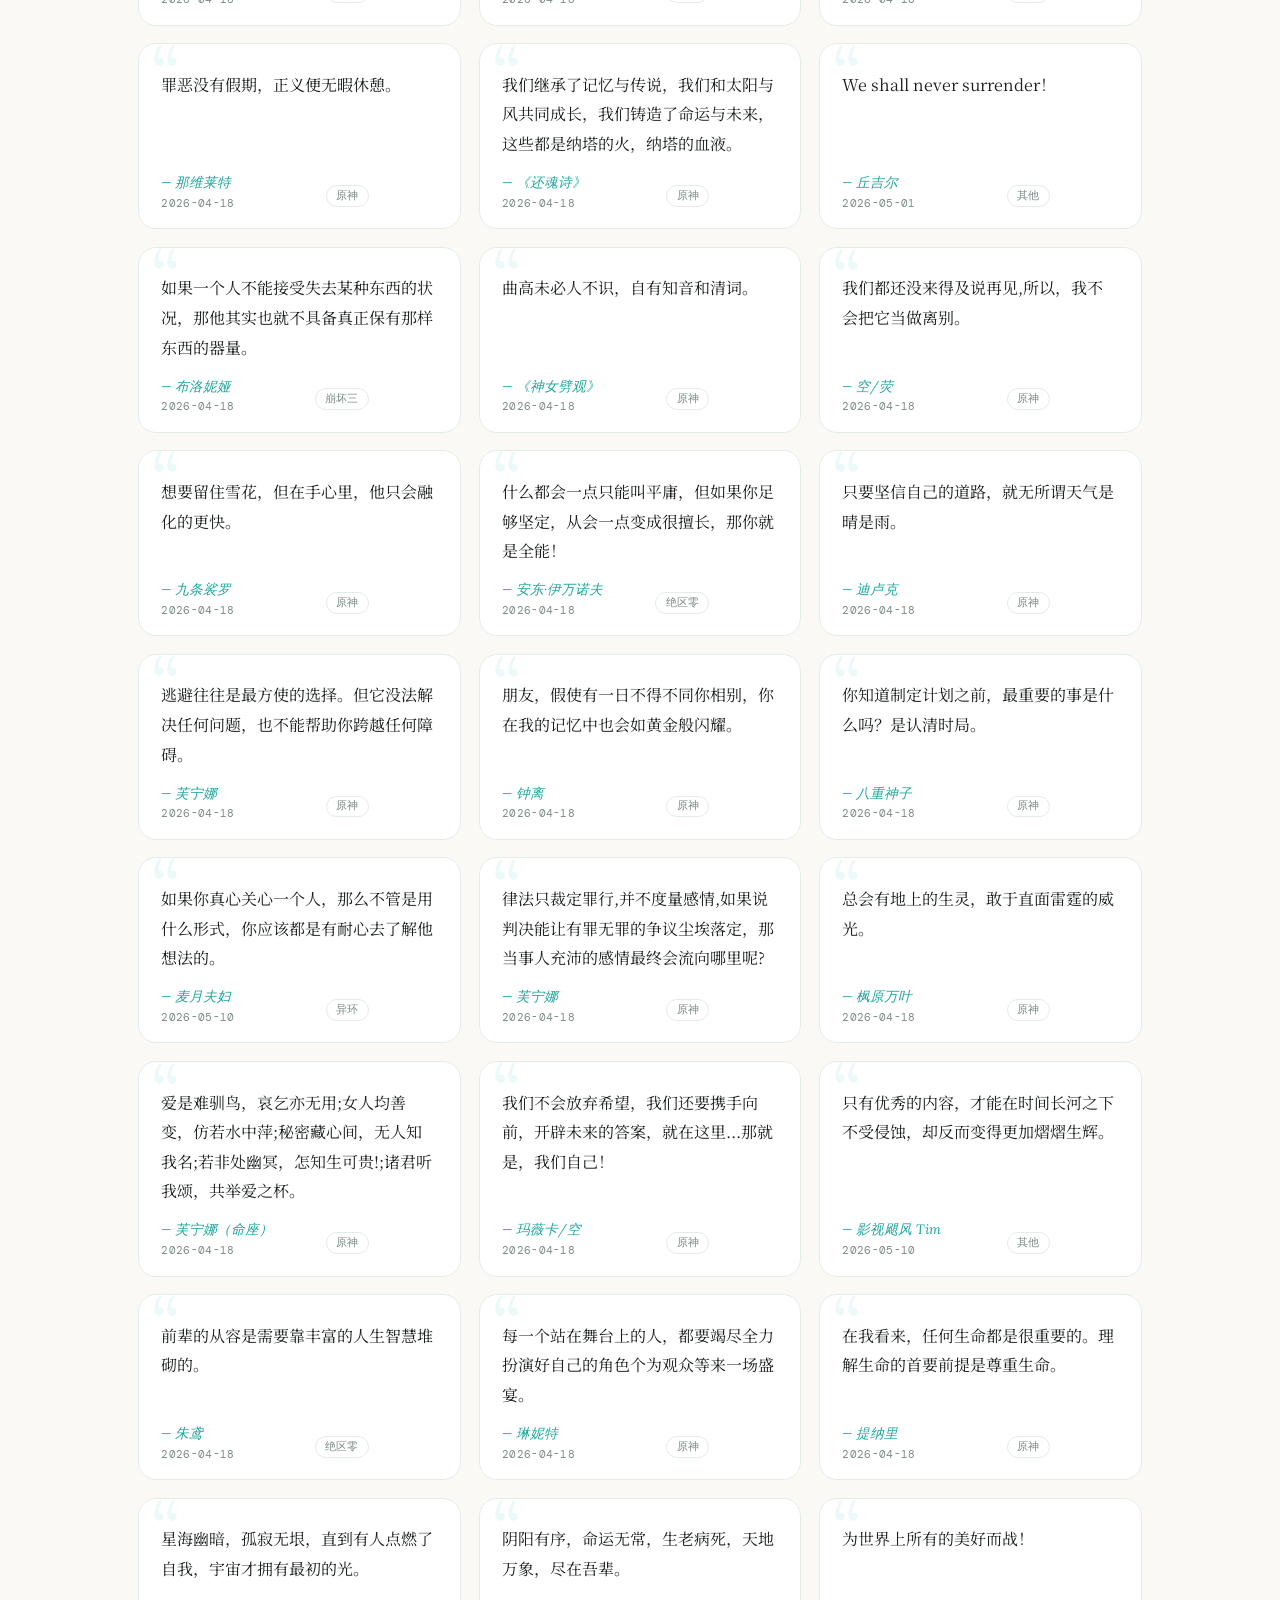
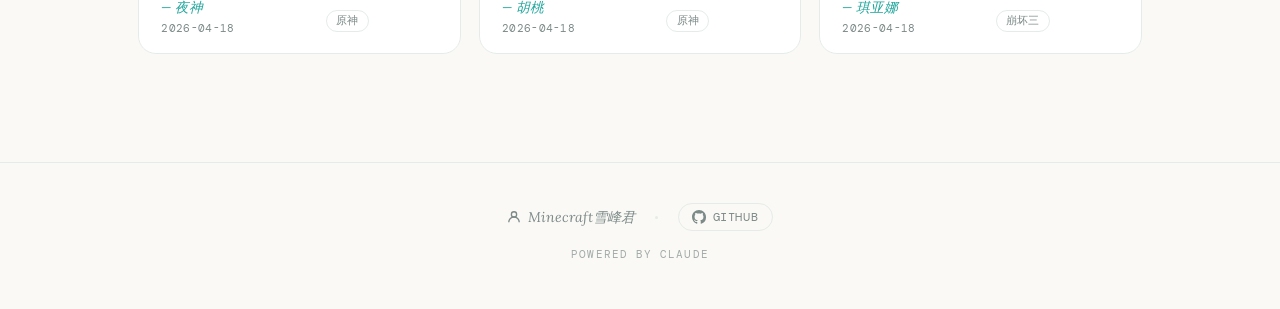
==== commit 9358301f: "redesign" ====
--- a/index.html
+++ b/index.html
@@ -4,6 +4,9 @@
   <meta charset="UTF-8" />
   <meta name="viewport" content="width=device-width, initial-scale=1.0" />
   <title>金句录</title>
+  <link rel="preconnect" href="https://fonts.googleapis.com">
+  <link rel="preconnect" href="https://fonts.gstatic.com" crossorigin>
+  <link href="https://fonts.googleapis.com/css2?family=Baloo+2:wght@500;600;700;800&family=Nunito:wght@300;400;500;600;700&display=swap" rel="stylesheet">
   <link rel="stylesheet" href="fonts.css" />
   <script src="quotes.js"></script>
 
@@ -11,16 +14,34 @@
     *, *::before, *::after { box-sizing: border-box; margin: 0; padding: 0; }
 
     :root {
-      --ink:       #1a1612;
-      --paper:     #f5f0e8;
-      --cream:     #ede7d9;
-      --warm:      #c8a96e;
-      --warm-dim:  #a8895a;
-      --warm-pale: #f0e6cc;
-      --rust:      #9b4a2e;
-      --muted:     #7a6f60;
-      --border:    #d5cabb;
-      --shadow:    rgba(26,22,18,.12);
+      --accent:      #39C5BB;
+      --accent-dark: #1FA69C;
+      --accent-tint: #E6FAF8;
+      --danger:      #c0604a;
+      --danger-dark: #9b4a2e;
+      --ink:      #1a1f1e;
+      --paper:    #faf9f6;
+      --cream:    #ffffff;
+      --muted:    #7c8a88;
+      --border:   #e4ece9;
+      --hover-bg: #f2f9f8;
+      --shadow:   0 10px 30px -12px rgba(20,32,31,.14);
+      --ease:     cubic-bezier(.22,.9,.32,1);
+    }
+
+    @media (prefers-color-scheme: dark) {
+      :root {
+        --accent:      #45D6CB;
+        --accent-dark: #7CE8DF;
+        --accent-tint: rgba(69,214,203,.14);
+        --ink:      #eef5f4;
+        --paper:    #0f1615;
+        --cream:    #131c1b;
+        --muted:    #8fa19e;
+        --border:   #223330;
+        --hover-bg: #16211f;
+        --shadow:   0 10px 30px -12px rgba(0,0,0,.55);
+      }
     }
 
     html { scroll-behavior: smooth; }
@@ -31,442 +52,336 @@
       color: var(--ink);
       min-height: 100vh;
       overflow-x: hidden;
-    }
-
-    /* ─── NOISE TEXTURE OVERLAY ─── */
-    body::before {
-      content: '';
-      position: fixed; inset: 0;
-      background-image: url("data:image/svg+xml,%3Csvg xmlns='http://www.w3.org/2000/svg' width='300' height='300'%3E%3Cfilter id='n'%3E%3CfeTurbulence type='fractalNoise' baseFrequency='.75' stitchTiles='stitch'/%3E%3CfeColorMatrix type='saturate' values='0'/%3E%3C/filter%3E%3Crect width='300' height='300' filter='url(%23n)' opacity='.03'/%3E%3C/svg%3E");
-      pointer-events: none; z-index: 9999;
-    }
-
-    /* ─── HEADER ─── */
-    header {
-      position: sticky; top: 0; z-index: 100;
-      background: var(--ink);
-      padding: 0 clamp(1.5rem,5vw,4rem);
-      display: flex; align-items: center; justify-content: space-between;
-      height: 64px;
-      border-bottom: 2px solid var(--warm);
-      box-shadow: 0 2px 20px rgba(0,0,0,.3);
-    }
-
-    .header-logo {
-      display: flex; align-items: center; gap: .75rem;
-    }
-    .logo-glyph {
-      width: 36px; height: 36px;
-      background: var(--warm);
-      color: var(--ink);
-      font-size: 1.1rem; font-weight: 600;
-      display: grid; place-items: center;
-      border-radius: 2px;
-      font-family: 'Lora', serif;
-      font-style: italic;
-    }
-    .logo-text {
-      color: var(--paper);
-      font-size: 1.15rem; letter-spacing: .12em;
-    }
-
-    .header-actions { display: flex; gap: .75rem; align-items: center; }
+      transition: background-color .3s, color .3s;
+    }
+
+    a, button { -webkit-tap-highlight-color: transparent; }
+
+    /* ─── Stagger fade-in (driven by --i custom property) ─── */
+    .fade-in {
+      opacity: 0;
+      transform: translateY(14px);
+      animation: up .55s var(--ease) forwards;
+      animation-delay: calc(var(--i, 0) * .07s);
+    }
+    @keyframes up { to { opacity: 1; transform: none; } }
+
+    @media (prefers-reduced-motion: reduce) {
+      .fade-in, .quote-card { animation: none !important; opacity: 1 !important; transform: none !important; }
+      html { scroll-behavior: auto; }
+    }
+
+    /* ─── TOP ROW (intro + actions, top-aligned) ─── */
+    .top-row {
+      max-width: 1100px;
+      margin: 0 auto;
+      padding: clamp(1.75rem,5vw,2.75rem) clamp(1.25rem,5vw,3rem) 0;
+      display: flex; align-items: flex-start; justify-content: space-between;
+      gap: 1.5rem; flex-wrap: wrap;
+    }
+
+    .header-actions { display: flex; gap: .6rem; align-items: center; flex-shrink: 0; }
 
     .btn {
       display: inline-flex; align-items: center; gap: .4rem;
-      padding: .45rem 1.1rem;
-      border: 1.5px solid; border-radius: 2px;
-      font-size: .78rem; font-family: 'DM Mono', monospace;
-      letter-spacing: .06em; cursor: pointer;
-      transition: all .2s; text-transform: uppercase;
-      font-weight: 500;
-    }
-    .btn-ghost {
-      background: transparent; border-color: var(--warm-dim); color: var(--warm);
-    }
-    .btn-ghost:hover { background: var(--warm); color: var(--ink); border-color: var(--warm); }
-    .btn-primary {
-      background: var(--warm); border-color: var(--warm); color: var(--ink);
-    }
-    .btn-primary:hover { background: var(--warm-dim); border-color: var(--warm-dim); }
-    .btn-danger {
-      background: transparent; border-color: #8b3a2a; color: #c0604a;
-    }
-    .btn-danger:hover { background: var(--rust); border-color: var(--rust); color: #fff; }
+      height: 38px; padding: 0 1rem;
+      border: 1.5px solid transparent; border-radius: 10px;
+      font-size: .8rem; font-family: 'DM Mono', monospace;
+      letter-spacing: .02em; cursor: pointer;
+      transition: transform .2s var(--ease), box-shadow .2s var(--ease),
+                  background-color .2s var(--ease), border-color .2s var(--ease), color .2s var(--ease);
+      font-weight: 500; white-space: nowrap;
+    }
+    .btn-ghost { background: transparent; border-color: var(--border); color: var(--ink); }
+    .btn-ghost:hover { transform: translateY(-2px); box-shadow: var(--shadow); border-color: transparent; background: var(--hover-bg); }
+    .btn-primary { background: var(--accent); border-color: var(--accent); color: #fff; }
+    .btn-primary:hover { transform: translateY(-2px); box-shadow: var(--shadow); background: var(--accent-dark); border-color: var(--accent-dark); }
     .btn svg { width:14px; height:14px; flex-shrink:0; }
 
     /* ─── MAIN LAYOUT ─── */
     main {
       max-width: 1100px;
       margin: 0 auto;
-      padding: 3rem clamp(1.5rem,5vw,4rem) 6rem;
+      padding: 0 clamp(1.25rem,5vw,3rem) 6rem;
+    }
+
+    /* ─── INTRO (typography matches the friendlinks/donation page topbar) ─── */
+    .intro { max-width: 480px; font-family: 'Nunito', 'Noto Sans SC', sans-serif; }
+    .eyebrow {
+      font-size: 11px; font-weight: 700; letter-spacing: .18em; text-transform: uppercase;
+      color: var(--accent-dark); margin-bottom: 14px;
+    }
+    .intro h1 {
+      font-family: 'Baloo 2', 'Noto Sans SC', sans-serif;
+      font-size: clamp(1.6rem, 4vw, 2rem); font-weight: 700; margin-bottom: 10px;
+    }
+    .h1-sub { color: var(--muted); font-weight: 500; }
+    .intro .subtitle { color: var(--muted); font-size: .95rem; max-width: 400px; }
+
+    hr.rule { border: none; border-top: 1px solid var(--border); margin: 30px 0 22px; }
+    .section-label {
+      font-size: 11px; font-weight: 700; letter-spacing: .14em; text-transform: uppercase;
+      color: var(--muted); margin-bottom: 16px; font-family: 'DM Mono', monospace;
     }
 
     /* ─── STATS BAR ─── */
-    .stats-bar {
-      display: flex; align-items: center; gap: 2rem;
-      margin-bottom: 2.5rem;
-      padding-bottom: 1.5rem;
-      border-bottom: 1px solid var(--border);
-    }
-    .stat { display: flex; flex-direction: column; gap: .15rem; }
-    .stat-num {
-      font-family: 'Lora', serif; font-size: 2rem; font-weight: 600;
-      color: var(--warm); line-height: 1;
-    }
-    .stat-label { font-size: .7rem; color: var(--muted); letter-spacing: .1em; text-transform: uppercase; }
-    .stats-bar .divider { width:1px; height:36px; background:var(--border); }
+    .stats-bar { display: flex; align-items: center; gap: 2rem; margin-bottom: 30px; }
+    .stat { display: flex; flex-direction: column; gap: .2rem; }
+    .stat-num { font-family: 'Lora', serif; font-size: 1.9rem; font-weight: 600; color: var(--accent-dark); line-height: 1; }
+    .stat-label { font-size: .68rem; color: var(--muted); letter-spacing: .1em; text-transform: uppercase; }
+    .stats-bar .divider { width: 1px; height: 32px; background: var(--border); }
 
     /* ─── FILTER STRIP ─── */
-    .filter-strip {
-      display: flex; gap: .5rem; flex-wrap: wrap;
-      margin-bottom: 2.5rem; align-items: center;
-    }
-    .filter-label { font-size: .7rem; color: var(--muted); letter-spacing: .1em; text-transform: uppercase; margin-right:.3rem; }
+    .filter-strip { display: flex; gap: .5rem; flex-wrap: wrap; margin-bottom: 22px; align-items: center; }
     .tag-pill {
-      padding: .3rem .85rem;
+      padding: .32rem .9rem;
       border: 1px solid var(--border);
-      border-radius: 99px;
+      border-radius: 999px;
       font-size: .75rem; font-family: 'DM Mono', monospace;
       cursor: pointer; color: var(--muted);
-      transition: all .15s;
       background: transparent;
-    }
-    .tag-pill:hover { border-color: var(--warm); color: var(--warm); }
-    .tag-pill.active { background: var(--warm); border-color: var(--warm); color: var(--ink); font-weight: 500; }
-
-    /* ─── SEARCH ─── */
-    .search-row {
-      margin-bottom: 2rem;
-      position: relative;
-    }
-    .search-row svg {
-      position: absolute; left: 1rem; top: 50%; transform: translateY(-50%);
-      color: var(--muted); width:15px; height:15px; pointer-events:none;
-    }
-    .search-input {
-      width: 100%;
-      padding: .75rem 1rem .75rem 2.7rem;
-      background: var(--cream);
-      border: 1.5px solid var(--border);
-      border-radius: 3px;
-      font-family: 'Noto Serif SC', serif;
-      font-size: .9rem; color: var(--ink);
-      outline: none; transition: border-color .2s;
-    }
-    .search-input::placeholder { color: var(--muted); }
-    .search-input:focus { border-color: var(--warm); }
+      transition: transform .15s var(--ease), border-color .15s, color .15s, background-color .15s;
+    }
+    .tag-pill:hover { border-color: var(--accent); color: var(--accent-dark); }
+    .tag-pill.active { background: var(--accent); border-color: var(--accent); color: #fff; font-weight: 600; }
 
     /* ─── QUOTE GRID ─── */
     .quote-grid {
       display: grid;
-      grid-template-columns: repeat(auto-fill, minmax(min(100%, 320px), 1fr));
-      gap: 1.5rem;
+      grid-template-columns: repeat(auto-fill, minmax(min(100%, 300px), 1fr));
+      gap: 1.1rem;
     }
 
     .quote-card {
       background: var(--cream);
       border: 1px solid var(--border);
-      border-radius: 4px;
-      padding: 1.75rem 1.5rem 1.25rem;
-      display: flex; flex-direction: column; gap: 1rem;
+      border-radius: 18px;
+      padding: 1.6rem 1.4rem 1.15rem;
+      display: flex; flex-direction: column; gap: .9rem;
       position: relative; overflow: hidden;
-      transition: transform .2s, box-shadow .2s, border-color .2s;
-      animation: fadeUp .4s ease both;
+      transition: transform .25s var(--ease), box-shadow .25s var(--ease), border-color .25s var(--ease);
+      animation: up .5s var(--ease) both;
+      animation-delay: calc(var(--i, 0) * .045s);
     }
     .quote-card::before {
       content: '\201C';
-      position: absolute; top: -.5rem; left: .75rem;
-      font-family: 'Lora', serif; font-size: 6rem;
-      color: var(--warm); opacity: .12; line-height: 1;
+      position: absolute; top: -.4rem; left: .75rem;
+      font-family: 'Lora', serif; font-size: 4.6rem;
+      color: var(--accent); opacity: .1; line-height: 1;
       pointer-events: none;
     }
-    .quote-card:hover {
-      transform: translateY(-2px);
-      box-shadow: 0 8px 32px var(--shadow);
-      border-color: var(--warm-dim);
-    }
-
-    @keyframes fadeUp {
-      from { opacity:0; transform:translateY(16px); }
-      to   { opacity:1; transform:translateY(0); }
-    }
-
-    .quote-text {
-      font-size: 1rem; line-height: 1.85;
-      color: var(--ink); font-weight: 400;
-      flex: 1;
-    }
-
-    .quote-footer {
-      display: flex; align-items: flex-end; justify-content: space-between;
-      gap: .5rem;
-    }
+    .quote-card:hover { transform: translateY(-3px); box-shadow: var(--shadow); border-color: transparent; }
+
+    .quote-text { font-size: 1rem; line-height: 1.85; color: var(--ink); font-weight: 400; flex: 1; }
+
+    .quote-footer { display: flex; align-items: flex-end; justify-content: space-between; gap: .5rem; }
     .quote-meta { display: flex; flex-direction: column; gap: .3rem; }
-    .quote-author {
-      font-family: 'Lora', serif; font-style: italic;
-      font-size: .85rem; color: var(--warm-dim);
-    }
+    .quote-author { font-family: 'Lora', serif; font-style: italic; font-size: .85rem; color: var(--accent-dark); }
     .quote-author::before { content: '— '; }
-    .quote-date {
-      font-family: 'DM Mono', monospace; font-size: .68rem;
-      color: var(--muted); letter-spacing:.03em;
-    }
+    .quote-date { font-family: 'DM Mono', monospace; font-size: .66rem; color: var(--muted); letter-spacing: .03em; }
 
     .quote-tag {
-      padding: .2rem .6rem;
-      border: 1px solid var(--border);
-      border-radius: 99px; font-size: .68rem;
-      font-family: 'DM Mono', monospace; color: var(--muted);
-      white-space: nowrap;
-    }
-
-    .quote-actions {
-      display: flex; gap: .35rem; opacity: 0; transition: opacity .2s;
-    }
+      padding: .18rem .6rem; border: 1px solid var(--border); border-radius: 999px;
+      font-size: .66rem; font-family: 'DM Mono', monospace; color: var(--muted); white-space: nowrap;
+    }
+
+    .quote-actions { display: flex; gap: .3rem; opacity: 0; transition: opacity .2s; }
     .quote-card:hover .quote-actions { opacity: 1; }
     .icon-btn {
-      width: 28px; height: 28px; border-radius: 2px;
+      width: 28px; height: 28px; border-radius: 8px;
       display: grid; place-items: center; cursor: pointer;
       border: 1px solid var(--border); background: var(--paper);
-      color: var(--muted); transition: all .15s;
-    }
-    .icon-btn:hover { border-color: var(--warm); color: var(--warm); }
-    .icon-btn.del:hover { border-color: var(--rust); color: var(--rust); }
-    .icon-btn svg { width:13px; height:13px; }
+      color: var(--muted); transition: all .15s var(--ease);
+    }
+    .icon-btn:hover { border-color: var(--accent); color: var(--accent-dark); transform: translateY(-1px); }
+    .icon-btn.del:hover { border-color: var(--danger); color: var(--danger); }
+    .icon-btn svg { width: 13px; height: 13px; }
 
     /* ─── EMPTY STATE ─── */
-    .empty {
-      grid-column: 1/-1;
-      text-align: center; padding: 5rem 2rem;
-      color: var(--muted);
-    }
-    .empty-glyph { font-size: 3rem; opacity:.3; margin-bottom: 1rem; }
+    .empty { grid-column: 1/-1; text-align: center; padding: 5rem 2rem; color: var(--muted); }
+    .empty-glyph { font-size: 3rem; opacity: .3; margin-bottom: 1rem; }
     .empty p { font-size: .9rem; }
 
     /* ─── MODAL ─── */
     .modal-backdrop {
       position: fixed; inset: 0;
-      background: rgba(26,22,18,.65);
+      background: rgba(15,22,21,.5);
       backdrop-filter: blur(3px);
       z-index: 500;
       display: grid; place-items: center;
       opacity: 0; pointer-events: none;
-      transition: opacity .25s;
-    }
-    .modal-backdrop.open { opacity:1; pointer-events: all; }
+      transition: opacity .25s var(--ease);
+    }
+    .modal-backdrop.open { opacity: 1; pointer-events: all; }
 
     .modal {
-      background: var(--paper);
-      border: 1.5px solid var(--warm-dim);
-      border-radius: 4px;
+      background: var(--cream);
+      border: 1px solid var(--border);
+      border-radius: 20px;
       width: min(560px, calc(100vw - 2rem));
-      padding: 2.5rem;
+      padding: 2.25rem;
       transform: translateY(20px);
-      transition: transform .25s;
-      box-shadow: 0 24px 80px rgba(0,0,0,.25);
+      transition: transform .25s var(--ease);
+      box-shadow: var(--shadow);
     }
     .modal-backdrop.open .modal { transform: translateY(0); }
 
     .modal-title {
-      font-family: 'Lora', serif; font-size: 1.4rem;
-      color: var(--ink); margin-bottom: 1.75rem;
-      display: flex; align-items: center; gap: .6rem;
-    }
-    .modal-title svg { color: var(--warm); width:20px; height:20px; }
-
-    .form-group { margin-bottom: 1.25rem; }
+      font-family: 'Lora', serif; font-size: 1.3rem; color: var(--ink);
+      margin-bottom: 1.6rem; display: flex; align-items: center; gap: .6rem;
+    }
+    .modal-title svg { color: var(--accent); width: 19px; height: 19px; }
+
+    .form-group { margin-bottom: 1.2rem; }
     .form-label {
-      display: block; font-size: .7rem; letter-spacing: .1em;
-      text-transform: uppercase; color: var(--muted);
-      margin-bottom: .45rem; font-family: 'DM Mono', monospace;
+      display: block; font-size: .68rem; letter-spacing: .1em; text-transform: uppercase;
+      color: var(--muted); margin-bottom: .4rem; font-family: 'DM Mono', monospace;
     }
     .form-control {
-      width: 100%;
-      background: var(--cream);
-      border: 1.5px solid var(--border);
-      border-radius: 3px;
-      padding: .65rem .9rem;
-      font-family: 'Noto Serif SC', serif;
-      font-size: .9rem; color: var(--ink);
-      outline: none; transition: border-color .2s;
-      resize: vertical;
-    }
-    .form-control:focus { border-color: var(--warm); }
-    .form-control::placeholder { color: #b0a898; }
-    .form-row { display: grid; grid-template-columns:1fr 1fr; gap:1rem; }
-
-    .modal-footer {
-      display: flex; justify-content: flex-end; gap: .75rem;
-      margin-top: 2rem;
-    }
+      width: 100%; background: var(--paper); border: 1.5px solid var(--border);
+      border-radius: 10px; padding: .6rem .85rem;
+      font-family: 'Noto Serif SC', serif; font-size: .9rem; color: var(--ink);
+      outline: none; transition: border-color .2s; resize: vertical;
+    }
+    .form-control:focus { border-color: var(--accent); }
+    .form-control::placeholder { color: var(--muted); opacity: .7; }
+    .form-row { display: grid; grid-template-columns: 1fr 1fr; gap: 1rem; }
+
+    .modal-footer { display: flex; justify-content: flex-end; gap: .6rem; margin-top: 1.8rem; }
 
     /* ─── EXPORT ACTIONS ─── */
-    .export-actions {
-      display: grid; grid-template-columns: 1fr 1fr; gap: .75rem;
-      margin-top: 1.75rem;
-    }
-    .export-actions .btn { justify-content: center; padding: .7rem 1rem; font-size: .8rem; }
+    .export-actions { display: grid; grid-template-columns: 1fr 1fr; gap: .65rem; margin-top: 1.6rem; }
+    .export-actions .btn { justify-content: center; padding: .7rem 1rem; font-size: .78rem; }
 
     /* ─── TOAST ─── */
-    .toast-container {
-      position: fixed; bottom: 2rem; right: 2rem;
-      z-index: 9000; display: flex; flex-direction: column; gap: .5rem;
-    }
+    .toast-container { position: fixed; bottom: 2rem; right: 2rem; z-index: 9000; display: flex; flex-direction: column; gap: .5rem; }
     .toast {
-      background: var(--ink); color: var(--paper);
-      padding: .7rem 1.2rem;
-      border-radius: 3px; font-size: .8rem;
-      border-left: 3px solid var(--warm);
-      box-shadow: 0 4px 20px rgba(0,0,0,.3);
-      animation: toastIn .3s ease;
+      background: var(--cream); color: var(--ink);
+      padding: .7rem 1.15rem; border-radius: 10px; font-size: .8rem;
+      border: 1px solid var(--border); border-left: 3px solid var(--accent);
+      box-shadow: var(--shadow); animation: toastIn .3s var(--ease);
       font-family: 'DM Mono', monospace;
     }
-    @keyframes toastIn {
-      from { opacity:0; transform:translateX(20px); }
-      to   { opacity:1; transform:translateX(0); }
-    }
+    @keyframes toastIn { from { opacity: 0; transform: translateX(20px); } to { opacity: 1; transform: translateX(0); } }
 
     /* ─── SCROLLBAR ─── */
     ::-webkit-scrollbar { width: 6px; }
-    ::-webkit-scrollbar-track { background: var(--cream); }
+    ::-webkit-scrollbar-track { background: var(--paper); }
     ::-webkit-scrollbar-thumb { background: var(--border); border-radius: 3px; }
-    ::-webkit-scrollbar-thumb:hover { background: var(--warm-dim); }
+    ::-webkit-scrollbar-thumb:hover { background: var(--accent); }
 
     /* ─── HEADER SEARCH ─── */
-    .header-search {
-      position: relative;
-      display: flex; align-items: center;
-    }
+    .header-search { position: relative; display: flex; align-items: center; }
     .search-toggle {
-      width: 36px; height: 36px;
-      display: grid; place-items: center;
-      border: 1.5px solid var(--warm-dim); border-radius: 2px;
-      background: transparent; color: var(--warm);
-      cursor: pointer; transition: all .2s; flex-shrink: 0;
-      z-index: 2;
-    }
-    .search-toggle:hover { background: var(--warm); color: var(--ink); }
+      width: 38px; height: 38px; display: grid; place-items: center;
+      border: 1.5px solid var(--border); border-radius: 10px;
+      background: transparent; color: var(--ink);
+      cursor: pointer; transition: all .2s var(--ease); flex-shrink: 0; z-index: 2;
+    }
+    .search-toggle:hover { border-color: var(--accent); color: var(--accent-dark); }
     .search-toggle svg { width: 15px; height: 15px; }
 
     .header-search-input {
-      position: absolute; right: 42px; top: 50%; transform: translateY(-50%);
+      position: absolute; right: 44px; top: 50%; transform: translateY(-50%);
       width: 0; overflow: hidden;
-      background: rgba(255,255,255,.06);
-      border: 1.5px solid transparent;
-      border-radius: 2px;
-      color: var(--paper);
+      background: var(--cream);
+      border: 1.5px solid transparent; border-radius: 10px;
+      color: var(--ink);
       font-family: 'Noto Serif SC', serif; font-size: .85rem;
-      padding: 0;
-      outline: none;
-      transition: width .3s cubic-bezier(.4,0,.2,1),
-                  padding .3s, border-color .2s, opacity .2s;
-      opacity: 0;
-      white-space: nowrap;
-    }
-    .header-search-input::placeholder { color: rgba(200,169,110,.5); }
+      padding: 0; outline: none;
+      transition: width .3s var(--ease), padding .3s, border-color .2s, opacity .2s;
+      opacity: 0; white-space: nowrap;
+    }
+    .header-search-input::placeholder { color: var(--muted); }
     .header-search.open .header-search-input {
-      width: 220px;
-      padding: .45rem .85rem;
-      border-color: var(--warm-dim);
-      opacity: 1;
-    }
-    .header-search.open .search-toggle {
-      background: var(--warm); color: var(--ink);
-      border-color: var(--warm);
-    }
-
-    /* highlight matched text */
-    .hl { background: rgba(200,169,110,.35); border-radius: 2px; padding: 0 1px; }
+      width: 220px; padding: .45rem .85rem; border-color: var(--accent); opacity: 1; box-shadow: var(--shadow);
+    }
+    .header-search.open .search-toggle { background: var(--accent); color: #fff; border-color: var(--accent); }
+
+    .hl { background: var(--accent-tint); color: var(--accent-dark); border-radius: 3px; padding: 0 1px; }
 
     /* ─── FOOTER ─── */
     footer {
-      text-align: center;
-      padding: 2.5rem 1rem 3rem;
+      text-align: center; padding: 2.5rem 1rem 3rem;
       border-top: 1px solid var(--border);
       display: flex; flex-direction: column; align-items: center; gap: 1rem;
-    }
-    .footer-links {
-      display: flex; align-items: center; gap: 1.5rem;
-    }
+      margin-top: 12px;
+    }
+    .footer-links { display: flex; align-items: center; gap: 1.25rem; }
     .footer-author {
-      display: inline-flex; align-items: center; gap: .45rem;
-      font-family: 'Lora', serif; font-style: italic;
-      font-size: .9rem; color: var(--muted);
-      text-decoration: none;
-      transition: color .2s;
-    }
-    .footer-author:hover { color: var(--warm); }
-    .footer-author svg { width:14px; height:14px; flex-shrink:0; }
+      display: inline-flex; align-items: center; gap: .4rem;
+      font-family: 'Lora', serif; font-style: italic; font-size: .88rem; color: var(--muted);
+      text-decoration: none; transition: color .2s;
+    }
+    .footer-author:hover { color: var(--accent-dark); }
+    .footer-author svg { width: 14px; height: 14px; flex-shrink: 0; }
 
     .footer-github {
-      display: inline-flex; align-items: center; gap: .45rem;
-      font-family: 'DM Mono', monospace; font-size: .75rem;
+      display: inline-flex; align-items: center; gap: .4rem;
+      font-family: 'DM Mono', monospace; font-size: .73rem;
       letter-spacing: .05em; text-transform: uppercase;
       color: var(--muted); text-decoration: none;
-      padding: .35rem .9rem;
-      border: 1px solid var(--border); border-radius: 99px;
-      transition: all .2s;
-    }
-    .footer-github:hover {
-      color: var(--ink); background: var(--warm);
-      border-color: var(--warm);
-    }
-    .footer-github svg { width:14px; height:14px; }
-
-    .footer-dot {
-      width: 3px; height: 3px; border-radius: 50%;
-      background: var(--border);
-    }
+      padding: .32rem .85rem; border: 1px solid var(--border); border-radius: 999px;
+      transition: all .2s var(--ease);
+    }
+    .footer-github:hover { color: #fff; background: var(--accent); border-color: var(--accent); transform: translateY(-2px); box-shadow: var(--shadow); }
+    .footer-github svg { width: 14px; height: 14px; }
+
+    .footer-dot { width: 3px; height: 3px; border-radius: 50%; background: var(--border); }
     .footer-powered {
-      font-family: 'DM Mono', monospace; font-size: .7rem;
-      letter-spacing: .1em; text-transform: uppercase;
-      color: var(--border); text-decoration: none;
-      transition: color .2s;
-    }
-    .footer-powered:hover { color: var(--warm); }
+      font-family: 'DM Mono', monospace; font-size: .68rem; letter-spacing: .1em; text-transform: uppercase;
+      color: var(--muted); opacity: .7; text-decoration: none; transition: opacity .2s, color .2s;
+    }
+    .footer-powered:hover { opacity: 1; color: var(--accent-dark); }
 
     @media (max-width: 600px) {
-      header { padding: 0 1rem; }
-      .logo-text { display: none; }
-      .stats-bar { gap: 1.25rem; }
+      /* Not enough width to open the search box inline next to the
+         title — stack the whole action bar below the intro instead
+         of letting it get squeezed or overlap. */
+      .top-row {
+        flex-direction: column;
+        align-items: flex-start;
+        padding-left: 1rem; padding-right: 1rem;
+        gap: 1rem;
+      }
+      .intro { max-width: 100%; }
+      .header-actions { width: 100%; flex-wrap: wrap; gap: .45rem; }
+
+      .stats-bar { gap: 1.1rem; }
       .form-row { grid-template-columns: 1fr; }
-      main { padding-top: 2rem; padding-bottom: 4rem; }
-
-      /* Icon-only buttons in header on mobile */
+      main { padding-left: 1rem; padding-right: 1rem; padding-bottom: 4rem; }
+
       .btn .btn-label { display: none; }
-      .btn { padding: .45rem .65rem; }
-      .header-actions { gap: .5rem; }
-
-      /* Mobile search: drop a full-width bar over the logo area instead of expanding left */
+      .btn { padding: 0 .65rem; }
+
+      /* The search box now drops down below the icon row (full
+         content width) instead of expanding sideways, so it never
+         gets clipped by the edge of a narrow screen. */
+      .header-search-input {
+        right: auto; left: 0; top: 100%; transform: none;
+        margin-top: .5rem;
+        width: 0;
+      }
       .header-search.open .header-search-input {
-        position: fixed;
-        top: 14px;
-        left: 1rem;
-        /* right edge = search toggle (36px) + right padding (1rem=16px) + gap (.5rem=8px) */
-        right: calc(36px + 16px + 8px);
-        width: auto;
-        transform: none;
+        width: calc(100vw - 2rem);
+        max-width: 420px;
       }
 
-      /* Cards: always show actions on mobile (no hover) */
       .quote-actions { opacity: 1; }
-
-      /* Modal full-width on mobile */
-      .modal { padding: 1.75rem 1.25rem; }
+      .modal { padding: 1.6rem 1.15rem; }
     }
   </style>
 </head>
 <body>
 
-<!-- ═══ HEADER ═══ -->
-<header>
-  <div class="header-logo">
-    <div class="logo-glyph">「」</div>
-    <span class="logo-text">金句录</span>
+<!-- ═══ TOP ROW: intro + actions, top-aligned ═══ -->
+<div class="top-row">
+  <div class="intro fade-in" style="--i:0">
+    <p class="eyebrow">Personal quote archive</p>
+    <h1>金句录 <span class="h1-sub">/ Golden Sentences</span></h1>
+    <p class="subtitle">收藏那些让你心动的句子</p>
   </div>
-  <div class="header-actions">
-    <!-- Search -->
+  <div class="header-actions fade-in" style="--i:0">
     <div class="header-search" id="header-search">
       <input
         class="header-search-input" id="search"
@@ -496,12 +411,13 @@
       <span class="btn-label">添加金句</span>
     </button>
   </div>
-</header>
+</div>
 
 <!-- ═══ MAIN ═══ -->
 <main>
-  <!-- Stats -->
-  <div class="stats-bar">
+  <hr class="rule fade-in" style="--i:1">
+
+  <div class="stats-bar fade-in" style="--i:2">
     <div class="stat">
       <span class="stat-num" id="stat-total">0</span>
       <span class="stat-label">总计</span>
@@ -518,14 +434,13 @@
     </div>
   </div>
 
-  <!-- Tags filter -->
-  <div class="filter-strip" id="filter-strip">
-    <span class="filter-label">筛选</span>
+  <div class="filter-strip fade-in" style="--i:3" id="filter-strip">
     <button class="tag-pill active" data-tag="all" onclick="filterTag('all',this)">全部</button>
   </div>
 
-  <!-- Grid -->
-  <div class="quote-grid" id="quote-grid"></div>
+  <p class="section-label fade-in" style="--i:4">金句列表</p>
+
+  <div class="quote-grid fade-in" style="--i:5" id="quote-grid"></div>
 </main>
 
 <!-- ═══ ADD MODAL ═══ -->
@@ -567,7 +482,7 @@
     </div>
     <p style="font-size:.88rem;color:var(--muted);line-height:1.75;">
       将当前所有金句导出为新的配置文件。用它替换项目中的
-      <code style="font-family:'DM Mono',monospace;color:var(--warm);font-size:.82rem">quotes.js</code>
+      <code style="font-family:'DM Mono',monospace;color:var(--accent-dark);font-size:.82rem">quotes.js</code>
       并重新部署，即可永久保存所有改动。
     </p>
     <div class="export-actions">
@@ -593,7 +508,6 @@
 <!-- ═══ FOOTER ═══ -->
 <footer>
   <div class="footer-links">
-    <!-- ✏️ 将 href 替换为你的个人主页地址，将「你的名字」替换为署名 -->
     <a class="footer-author" href="https://minecraftxfj.top" target="_blank" rel="noopener">
       <svg viewBox="0 0 16 16" fill="none" stroke="currentColor" stroke-width="1.5">
         <circle cx="8" cy="5" r="3"/><path d="M2 14c0-3.3 2.7-6 6-6s6 2.7 6 6"/>
@@ -601,7 +515,6 @@
       Minecraft雪峰君
     </a>
     <div class="footer-dot"></div>
-    <!-- ✏️ 将 href 替换为你的 GitHub 项目地址 -->
     <a class="footer-github" href="https://github.com/XFJ-YYQF/Golden-Sentence-Collection" target="_blank" rel="noopener">
       <svg viewBox="0 0 16 16" fill="currentColor">
         <path d="M8 0C3.58 0 0 3.58 0 8c0 3.54 2.29 6.53 5.47 7.59.4.07.55-.17.55-.38
@@ -628,7 +541,6 @@
 // ─── DATA ──────────────────────────────────────────────────────────────
 const STORAGE_KEY = 'jinjulu_quotes';
 
-// Merge config quotes + localStorage quotes (deduplicate by id), then shuffle
 function loadAll() {
   const base = (window.QUOTES_CONFIG || []);
   let local = [];
@@ -637,7 +549,6 @@
   base.forEach(q => map.set(q.id, q));
   local.forEach(q => map.set(q.id, q));
   const arr = Array.from(map.values());
-  // Fisher-Yates shuffle — new order every page load
   for (let i = arr.length - 1; i > 0; i--) {
     const j = Math.floor(Math.random() * (i + 1));
     [arr[i], arr[j]] = [arr[j], arr[i]];
@@ -646,7 +557,6 @@
 }
 
 function saveLocal(quotes) {
-  // Save only those NOT in the original config (user-added)
   const configIds = new Set((window.QUOTES_CONFIG||[]).map(q=>q.id));
   const localOnly = quotes.filter(q => !configIds.has(q.id));
   localStorage.setItem(STORAGE_KEY, JSON.stringify(localOnly));
@@ -685,7 +595,6 @@
   );
 
   const grid = document.getElementById('quote-grid');
-  grid.innerHTML = '';
 
   if (!list.length) {
     grid.innerHTML = `<div class="empty">
@@ -695,11 +604,11 @@
     return;
   }
 
-  list.forEach((q, i) => {
-    const card = document.createElement('div');
-    card.className = 'quote-card';
-    card.style.animationDelay = `${i * 0.04}s`;
-    card.innerHTML = `
+  // Rebuilt from an array + join, and copy/delete buttons carry only a
+  // data-id — no user text is ever interpolated into an HTML attribute,
+  // which is what silently broke the old copy button.
+  grid.innerHTML = list.map((q, i) => `
+    <div class="quote-card" style="--i:${i}; animation-delay:${i * 0.045}s">
       <div class="quote-text">${highlight(q.text, query)}</div>
       <div class="quote-footer">
         <div class="quote-meta">
@@ -709,22 +618,35 @@
         <div style="display:flex;align-items:center;gap:.5rem;">
           ${q.tag ? `<span class="quote-tag">${escHtml(q.tag)}</span>` : ''}
           <div class="quote-actions">
-            <button class="icon-btn" title="复制" onclick="copyText(${JSON.stringify(q.text)})">
+            <button class="icon-btn" title="复制" data-action="copy" data-id="${q.id}">
               <svg viewBox="0 0 16 16" fill="none" stroke="currentColor" stroke-width="1.5">
                 <rect x="5" y="5" width="9" height="9" rx="1"/><path d="M10 5V3a1 1 0 00-1-1H3a1 1 0 00-1 1v6a1 1 0 001 1h2"/>
               </svg>
             </button>
-            <button class="icon-btn del" title="删除" onclick="deleteQuote('${q.id}')">
+            <button class="icon-btn del" title="删除" data-action="delete" data-id="${q.id}">
               <svg viewBox="0 0 16 16" fill="none" stroke="currentColor" stroke-width="1.5">
                 <path d="M3 4h10M6 4V2h4v2M13 4l-.8 9a1 1 0 01-1 .9H4.8a1 1 0 01-1-.9L3 4"/>
               </svg>
             </button>
           </div>
         </div>
-      </div>`;
-    grid.appendChild(card);
-  });
-}
+      </div>
+    </div>`).join('');
+}
+
+// Delegated click handler for card actions — set once, works for every
+// card even after re-render, and never touches inline onclick strings.
+document.getElementById('quote-grid').addEventListener('click', (e) => {
+  const btn = e.target.closest('.icon-btn');
+  if (!btn) return;
+  const id = btn.dataset.id;
+  if (btn.dataset.action === 'copy') {
+    const q = allQuotes.find(x => x.id === id);
+    if (q) copyText(q.text);
+  } else if (btn.dataset.action === 'delete') {
+    deleteQuote(id);
+  }
+});
 
 function updateStats() {
   const deleted = new Set(getDeletedIds());
@@ -740,7 +662,6 @@
   const visible = allQuotes.filter(q => !deleted.has(q.id));
   const tags = [...new Set(visible.map(q=>q.tag).filter(Boolean))].sort();
   const strip = document.getElementById('filter-strip');
-  // Keep "全部" pill
   const pills = strip.querySelectorAll('.tag-pill:not([data-tag="all"])');
   pills.forEach(p => p.remove());
   tags.forEach(tag => {
@@ -806,7 +727,7 @@
 }
 
 function copyExport() {
-  navigator.clipboard.writeText(_exportContent).then(() => {
+  copyToClipboard(_exportContent, () => {
     toast('已复制到剪贴板 ✓');
     closeModal('export-modal');
   });
@@ -831,14 +752,44 @@
 
 function openModal(id) { document.getElementById(id).classList.add('open'); }
 function closeModal(id) { document.getElementById(id).classList.remove('open'); }
-function openExportModal() { openModal('export-modal'); }
 function closeOnBackdrop(e, id) { if (e.target.id === id) closeModal(id); }
 
+// ─── CLIPBOARD ──────────────────────────────────────────────────────
+// navigator.clipboard.writeText only works in a secure context
+// (https / localhost). On plain http, or when permission is denied,
+// it silently rejects — which is why the old copy button looked
+// "broken". This falls back to a hidden-textarea + execCommand copy
+// so it keeps working everywhere, and always reports success/failure.
+function copyText(text) {
+  copyToClipboard(text, () => toast('已复制 ✓'));
+}
+
+function copyToClipboard(text, onSuccess) {
+  if (navigator.clipboard && window.isSecureContext) {
+    navigator.clipboard.writeText(text).then(onSuccess, () => fallbackCopy(text, onSuccess));
+  } else {
+    fallbackCopy(text, onSuccess);
+  }
+}
+
+function fallbackCopy(text, onSuccess) {
+  const ta = document.createElement('textarea');
+  ta.value = text;
+  ta.setAttribute('readonly', '');
+  ta.style.position = 'fixed';
+  ta.style.top = '0';
+  ta.style.left = '-9999px';
+  document.body.appendChild(ta);
+  ta.focus();
+  ta.select();
+  let ok = false;
+  try { ok = document.execCommand('copy'); } catch(e) { ok = false; }
+  document.body.removeChild(ta);
+  if (ok) onSuccess();
+  else toast('复制失败，请长按手动选择文本');
+}
+
 // ─── UTILITIES ──────────────────────────────────────────────────────
-function copyText(text) {
-  navigator.clipboard.writeText(text).then(() => toast('已复制 ✓'));
-}
-
 function escHtml(s) {
   return s.replace(/&/g,'&amp;').replace(/</g,'&lt;').replace(/>/g,'&gt;').replace(/"/g,'&quot;');
 }
@@ -846,7 +797,7 @@
 function shake(id) {
   const el = document.getElementById(id);
   el.style.animation = 'none';
-  el.style.borderColor = 'var(--rust)';
+  el.style.borderColor = 'var(--danger)';
   setTimeout(() => el.style.borderColor = '', 800);
 }
 
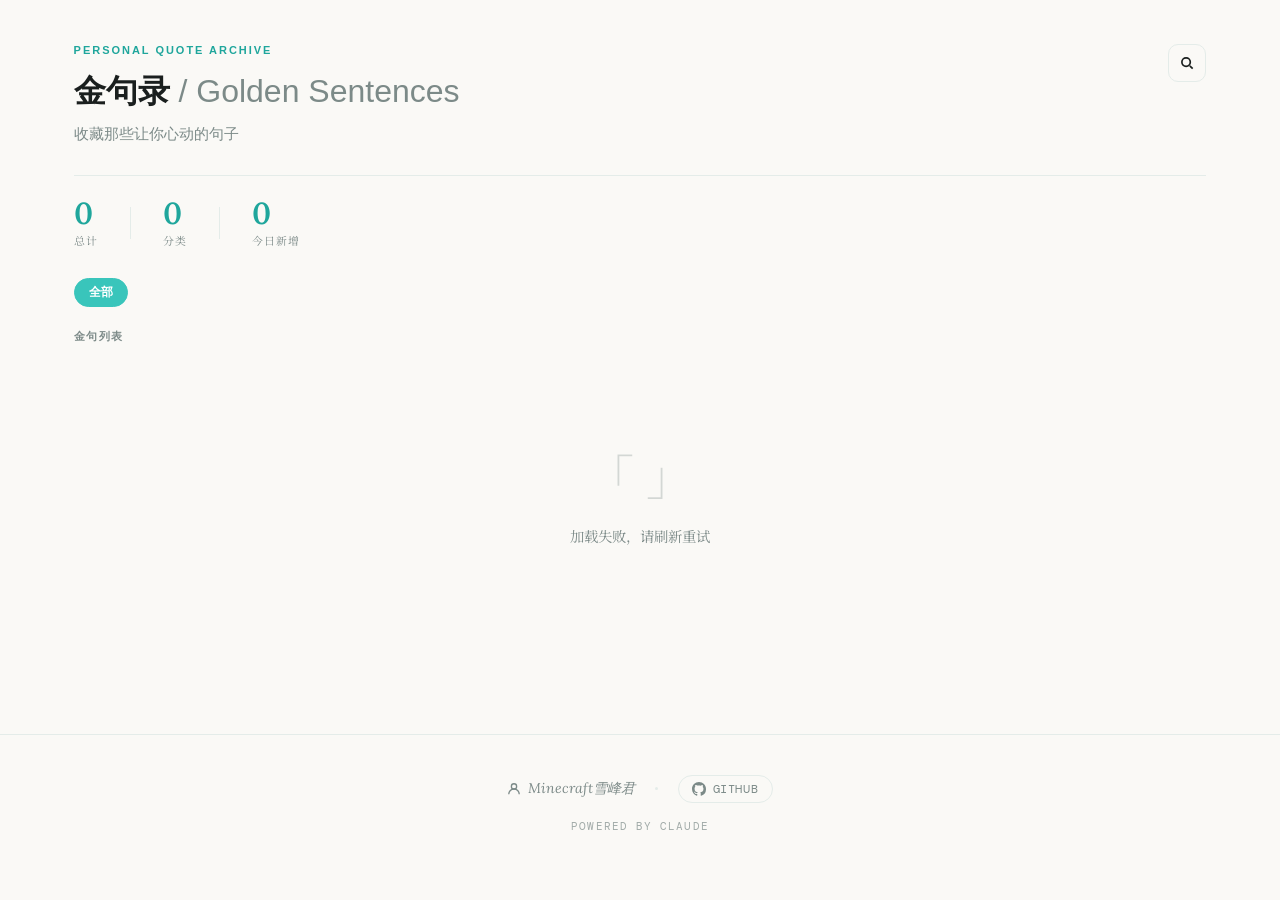
==== commit ee720624: "cf" ====
--- a/index.html
+++ b/index.html
@@ -4,11 +4,21 @@
   <meta charset="UTF-8" />
   <meta name="viewport" content="width=device-width, initial-scale=1.0" />
   <title>金句录</title>
+  <meta name="color-scheme" content="light dark" />
+  <meta http-equiv="Content-Security-Policy" content="default-src 'self'; script-src 'self' 'unsafe-inline'; style-src 'self' 'unsafe-inline' https://fonts.googleapis.com; font-src 'self' https://fonts.gstatic.com; img-src 'self' data:; connect-src 'self'; base-uri 'self'; form-action 'self'; object-src 'none';" />
   <link rel="preconnect" href="https://fonts.googleapis.com">
   <link rel="preconnect" href="https://fonts.gstatic.com" crossorigin>
-  <link href="https://fonts.googleapis.com/css2?family=Baloo+2:wght@500;600;700;800&family=Nunito:wght@300;400;500;600;700&display=swap" rel="stylesheet">
+  <!-- Only the exact weights actually used by the intro block (h1:700,
+       h1-sub:500, eyebrow:700, subtitle:400) are requested — trimmed
+       from 9 font files down to 4 to cut third-party payload. -->
+  <link href="https://fonts.googleapis.com/css2?family=Baloo+2:wght@500;700&family=Nunito:wght@400;700&display=swap" rel="stylesheet">
   <link rel="stylesheet" href="fonts.css" />
-  <script src="quotes.js"></script>
+  <!-- Preload only the small latin subset (~18KB) of the body font so
+       ASCII/punctuation paints immediately without FOIT; the much
+       larger CJK subset (~1.5MB) is intentionally NOT preloaded so it
+       doesn't compete with the critical render path — it swaps in
+       once it arrives (font-display: swap in fonts.css). -->
+  <link rel="preload" as="font" type="font/woff2" href="fonts/noto-serif-sc-latin-400-normal.woff2" crossorigin>
 
   <style>
     *, *::before, *::after { box-sizing: border-box; margin: 0; padding: 0; }
@@ -17,8 +27,6 @@
       --accent:      #39C5BB;
       --accent-dark: #1FA69C;
       --accent-tint: #E6FAF8;
-      --danger:      #c0604a;
-      --danger-dark: #9b4a2e;
       --ink:      #1a1f1e;
       --paper:    #faf9f6;
       --cream:    #ffffff;
@@ -27,6 +35,10 @@
       --hover-bg: #f2f9f8;
       --shadow:   0 10px 30px -12px rgba(20,32,31,.14);
       --ease:     cubic-bezier(.22,.9,.32,1);
+      /* Content width scales with the viewport instead of stopping at
+         a fixed pixel value, so wide and ultrawide screens do not end
+         up with large unused margins on either side. */
+      --content-max: 1320px;
     }
 
     @media (prefers-color-scheme: dark) {
@@ -57,7 +69,7 @@
 
     a, button { -webkit-tap-highlight-color: transparent; }
 
-    /* ─── Stagger fade-in (driven by --i custom property) ─── */
+    /* Stagger fade-in, driven by the --i custom property */
     .fade-in {
       opacity: 0;
       transform: translateY(14px);
@@ -71,9 +83,9 @@
       html { scroll-behavior: auto; }
     }
 
-    /* ─── TOP ROW (intro + actions, top-aligned) ─── */
+    /* Top row: intro + actions, top-aligned */
     .top-row {
-      max-width: 1100px;
+      max-width: min(var(--content-max), 96vw);
       margin: 0 auto;
       padding: clamp(1.75rem,5vw,2.75rem) clamp(1.25rem,5vw,3rem) 0;
       display: flex; align-items: flex-start; justify-content: space-between;
@@ -96,16 +108,16 @@
     .btn-ghost:hover { transform: translateY(-2px); box-shadow: var(--shadow); border-color: transparent; background: var(--hover-bg); }
     .btn-primary { background: var(--accent); border-color: var(--accent); color: #fff; }
     .btn-primary:hover { transform: translateY(-2px); box-shadow: var(--shadow); background: var(--accent-dark); border-color: var(--accent-dark); }
-    .btn svg { width:14px; height:14px; flex-shrink:0; }
-
-    /* ─── MAIN LAYOUT ─── */
+    .btn svg { width: 14px; height: 14px; flex-shrink: 0; }
+
+    /* Main layout */
     main {
-      max-width: 1100px;
+      max-width: min(var(--content-max), 96vw);
       margin: 0 auto;
       padding: 0 clamp(1.25rem,5vw,3rem) 6rem;
     }
 
-    /* ─── INTRO (typography matches the friendlinks/donation page topbar) ─── */
+    /* Intro: typography matches the friendlinks/donation page topbar */
     .intro { max-width: 480px; font-family: 'Nunito', 'Noto Sans SC', sans-serif; }
     .eyebrow {
       font-size: 11px; font-weight: 700; letter-spacing: .18em; text-transform: uppercase;
@@ -124,14 +136,14 @@
       color: var(--muted); margin-bottom: 16px; font-family: 'DM Mono', monospace;
     }
 
-    /* ─── STATS BAR ─── */
+    /* Stats bar */
     .stats-bar { display: flex; align-items: center; gap: 2rem; margin-bottom: 30px; }
     .stat { display: flex; flex-direction: column; gap: .2rem; }
     .stat-num { font-family: 'Lora', serif; font-size: 1.9rem; font-weight: 600; color: var(--accent-dark); line-height: 1; }
     .stat-label { font-size: .68rem; color: var(--muted); letter-spacing: .1em; text-transform: uppercase; }
     .stats-bar .divider { width: 1px; height: 32px; background: var(--border); }
 
-    /* ─── FILTER STRIP ─── */
+    /* Filter strip */
     .filter-strip { display: flex; gap: .5rem; flex-wrap: wrap; margin-bottom: 22px; align-items: center; }
     .tag-pill {
       padding: .32rem .9rem;
@@ -145,10 +157,10 @@
     .tag-pill:hover { border-color: var(--accent); color: var(--accent-dark); }
     .tag-pill.active { background: var(--accent); border-color: var(--accent); color: #fff; font-weight: 600; }
 
-    /* ─── QUOTE GRID ─── */
+    /* Quote grid */
     .quote-grid {
       display: grid;
-      grid-template-columns: repeat(auto-fill, minmax(min(100%, 300px), 1fr));
+      grid-template-columns: repeat(auto-fill, minmax(min(100%, 280px), 1fr));
       gap: 1.1rem;
     }
 
@@ -162,6 +174,12 @@
       transition: transform .25s var(--ease), box-shadow .25s var(--ease), border-color .25s var(--ease);
       animation: up .5s var(--ease) both;
       animation-delay: calc(var(--i, 0) * .045s);
+      /* Skip layout and paint work for cards outside the viewport; a
+         real win once a collection grows into the hundreds. The
+         contain-intrinsic-size estimate keeps scroll position stable
+         before an off-screen card has actually been measured. */
+      content-visibility: auto;
+      contain-intrinsic-size: 0 260px;
     }
     .quote-card::before {
       content: '\201C';
@@ -177,7 +195,7 @@
     .quote-footer { display: flex; align-items: flex-end; justify-content: space-between; gap: .5rem; }
     .quote-meta { display: flex; flex-direction: column; gap: .3rem; }
     .quote-author { font-family: 'Lora', serif; font-style: italic; font-size: .85rem; color: var(--accent-dark); }
-    .quote-author::before { content: '— '; }
+    .quote-author::before { content: '\2014 '; }
     .quote-date { font-family: 'DM Mono', monospace; font-size: .66rem; color: var(--muted); letter-spacing: .03em; }
 
     .quote-tag {
@@ -194,66 +212,14 @@
       color: var(--muted); transition: all .15s var(--ease);
     }
     .icon-btn:hover { border-color: var(--accent); color: var(--accent-dark); transform: translateY(-1px); }
-    .icon-btn.del:hover { border-color: var(--danger); color: var(--danger); }
     .icon-btn svg { width: 13px; height: 13px; }
 
-    /* ─── EMPTY STATE ─── */
+    /* Empty state */
     .empty { grid-column: 1/-1; text-align: center; padding: 5rem 2rem; color: var(--muted); }
     .empty-glyph { font-size: 3rem; opacity: .3; margin-bottom: 1rem; }
     .empty p { font-size: .9rem; }
 
-    /* ─── MODAL ─── */
-    .modal-backdrop {
-      position: fixed; inset: 0;
-      background: rgba(15,22,21,.5);
-      backdrop-filter: blur(3px);
-      z-index: 500;
-      display: grid; place-items: center;
-      opacity: 0; pointer-events: none;
-      transition: opacity .25s var(--ease);
-    }
-    .modal-backdrop.open { opacity: 1; pointer-events: all; }
-
-    .modal {
-      background: var(--cream);
-      border: 1px solid var(--border);
-      border-radius: 20px;
-      width: min(560px, calc(100vw - 2rem));
-      padding: 2.25rem;
-      transform: translateY(20px);
-      transition: transform .25s var(--ease);
-      box-shadow: var(--shadow);
-    }
-    .modal-backdrop.open .modal { transform: translateY(0); }
-
-    .modal-title {
-      font-family: 'Lora', serif; font-size: 1.3rem; color: var(--ink);
-      margin-bottom: 1.6rem; display: flex; align-items: center; gap: .6rem;
-    }
-    .modal-title svg { color: var(--accent); width: 19px; height: 19px; }
-
-    .form-group { margin-bottom: 1.2rem; }
-    .form-label {
-      display: block; font-size: .68rem; letter-spacing: .1em; text-transform: uppercase;
-      color: var(--muted); margin-bottom: .4rem; font-family: 'DM Mono', monospace;
-    }
-    .form-control {
-      width: 100%; background: var(--paper); border: 1.5px solid var(--border);
-      border-radius: 10px; padding: .6rem .85rem;
-      font-family: 'Noto Serif SC', serif; font-size: .9rem; color: var(--ink);
-      outline: none; transition: border-color .2s; resize: vertical;
-    }
-    .form-control:focus { border-color: var(--accent); }
-    .form-control::placeholder { color: var(--muted); opacity: .7; }
-    .form-row { display: grid; grid-template-columns: 1fr 1fr; gap: 1rem; }
-
-    .modal-footer { display: flex; justify-content: flex-end; gap: .6rem; margin-top: 1.8rem; }
-
-    /* ─── EXPORT ACTIONS ─── */
-    .export-actions { display: grid; grid-template-columns: 1fr 1fr; gap: .65rem; margin-top: 1.6rem; }
-    .export-actions .btn { justify-content: center; padding: .7rem 1rem; font-size: .78rem; }
-
-    /* ─── TOAST ─── */
+    /* Toast */
     .toast-container { position: fixed; bottom: 2rem; right: 2rem; z-index: 9000; display: flex; flex-direction: column; gap: .5rem; }
     .toast {
       background: var(--cream); color: var(--ink);
@@ -264,13 +230,13 @@
     }
     @keyframes toastIn { from { opacity: 0; transform: translateX(20px); } to { opacity: 1; transform: translateX(0); } }
 
-    /* ─── SCROLLBAR ─── */
+    /* Scrollbar */
     ::-webkit-scrollbar { width: 6px; }
     ::-webkit-scrollbar-track { background: var(--paper); }
     ::-webkit-scrollbar-thumb { background: var(--border); border-radius: 3px; }
     ::-webkit-scrollbar-thumb:hover { background: var(--accent); }
 
-    /* ─── HEADER SEARCH ─── */
+    /* Header search */
     .header-search { position: relative; display: flex; align-items: center; }
     .search-toggle {
       width: 38px; height: 38px; display: grid; place-items: center;
@@ -300,7 +266,7 @@
 
     .hl { background: var(--accent-tint); color: var(--accent-dark); border-radius: 3px; padding: 0 1px; }
 
-    /* ─── FOOTER ─── */
+    /* Footer */
     footer {
       text-align: center; padding: 2.5rem 1rem 3rem;
       border-top: 1px solid var(--border);
@@ -336,8 +302,8 @@
 
     @media (max-width: 600px) {
       /* Not enough width to open the search box inline next to the
-         title — stack the whole action bar below the intro instead
-         of letting it get squeezed or overlap. */
+         title; stack the whole action bar below the intro instead of
+         letting it get squeezed or overlap. */
       .top-row {
         flex-direction: column;
         align-items: flex-start;
@@ -348,15 +314,14 @@
       .header-actions { width: 100%; flex-wrap: wrap; gap: .45rem; }
 
       .stats-bar { gap: 1.1rem; }
-      .form-row { grid-template-columns: 1fr; }
       main { padding-left: 1rem; padding-right: 1rem; padding-bottom: 4rem; }
 
       .btn .btn-label { display: none; }
       .btn { padding: 0 .65rem; }
 
-      /* The search box now drops down below the icon row (full
-         content width) instead of expanding sideways, so it never
-         gets clipped by the edge of a narrow screen. */
+      /* The search box drops down below the icon row (full content
+         width) instead of expanding sideways, so it never gets
+         clipped by the edge of a narrow screen. */
       .header-search-input {
         right: auto; left: 0; top: 100%; transform: none;
         margin-top: .5rem;
@@ -368,7 +333,30 @@
       }
 
       .quote-actions { opacity: 1; }
-      .modal { padding: 1.6rem 1.15rem; }
+    }
+
+    /* Small phones (iPhone SE / Mini and similar ~360px-wide screens):
+       the 600px tier above is already active here, this just tightens
+       spacing and type-scale a bit further so nothing crowds or wraps
+       awkwardly on the narrowest devices. */
+    @media (max-width: 380px) {
+      .top-row { padding-left: .85rem; padding-right: .85rem; gap: .85rem; }
+      main { padding-left: .85rem; padding-right: .85rem; }
+      .intro h1 { font-size: 1.35rem; }
+      .stats-bar { gap: .85rem; }
+      .stat-num { font-size: 1.55rem; }
+      .quote-card { padding: 1.35rem 1.1rem 1rem; }
+      .header-search.open .header-search-input { width: calc(100vw - 1.7rem); }
+    }
+
+    /* Large / ultrawide monitors: let the content area breathe further
+       out instead of staying pinned at the same width, so the page
+       keeps filling the screen proportionally. */
+    @media (min-width: 1600px) {
+      :root { --content-max: 1520px; }
+    }
+    @media (min-width: 2000px) {
+      :root { --content-max: 1720px; }
     }
   </style>
 </head>
@@ -386,7 +374,7 @@
       <input
         class="header-search-input" id="search"
         placeholder="搜索金句或作者…"
-        oninput="render()"
+        oninput="onSearchInput()"
         onkeydown="if(event.key==='Escape')closeSearch()"
       />
       <button class="search-toggle" id="search-toggle" onclick="toggleSearch()" aria-label="搜索">
@@ -398,18 +386,6 @@
         </svg>
       </button>
     </div>
-    <button class="btn btn-ghost" onclick="openExport()">
-      <svg viewBox="0 0 16 16" fill="none" stroke="currentColor" stroke-width="1.5">
-        <path d="M8 1v9M4 7l4 4 4-4M2 12v2h12v-2"/>
-      </svg>
-      <span class="btn-label">导出配置</span>
-    </button>
-    <button class="btn btn-primary" onclick="openAdd()">
-      <svg viewBox="0 0 16 16" fill="none" stroke="currentColor" stroke-width="2">
-        <path d="M8 2v12M2 8h12"/>
-      </svg>
-      <span class="btn-label">添加金句</span>
-    </button>
   </div>
 </div>
 
@@ -443,79 +419,17 @@
   <div class="quote-grid fade-in" style="--i:5" id="quote-grid"></div>
 </main>
 
-<!-- ═══ ADD MODAL ═══ -->
-<div class="modal-backdrop" id="add-modal" onclick="closeOnBackdrop(event,'add-modal')">
-  <div class="modal">
-    <div class="modal-title">
-      <svg viewBox="0 0 20 20" fill="currentColor"><path d="M10.75 4.75a.75.75 0 00-1.5 0v4.5h-4.5a.75.75 0 000 1.5h4.5v4.5a.75.75 0 001.5 0v-4.5h4.5a.75.75 0 000-1.5h-4.5v-4.5z"/></svg>
-      添加金句
-    </div>
-    <div class="form-group">
-      <label class="form-label">金句正文 *</label>
-      <textarea class="form-control" id="f-text" rows="4" placeholder="写下让你心动的句子…"></textarea>
-    </div>
-    <div class="form-row">
-      <div class="form-group">
-        <label class="form-label">作者 / 来源</label>
-        <input class="form-control" id="f-author" type="text" placeholder="如：加缪" />
-      </div>
-      <div class="form-group">
-        <label class="form-label">标签</label>
-        <input class="form-control" id="f-tag" type="text" placeholder="如：哲学" />
-      </div>
-    </div>
-    <div class="modal-footer">
-      <button class="btn btn-ghost" onclick="closeModal('add-modal')">取消</button>
-      <button class="btn btn-primary" onclick="addQuote()">保存</button>
-    </div>
-  </div>
-</div>
-
-<!-- ═══ EXPORT MODAL ═══ -->
-<div class="modal-backdrop" id="export-modal" onclick="closeOnBackdrop(event,'export-modal')">
-  <div class="modal">
-    <div class="modal-title">
-      <svg viewBox="0 0 20 20" fill="none" stroke="currentColor" stroke-width="1.5">
-        <path d="M8 3H5a2 2 0 00-2 2v12a2 2 0 002 2h10a2 2 0 002-2V8m-4-5h4v4M10 12l4-4"/>
-      </svg>
-      导出 quotes.js
-    </div>
-    <p style="font-size:.88rem;color:var(--muted);line-height:1.75;">
-      将当前所有金句导出为新的配置文件。用它替换项目中的
-      <code style="font-family:'DM Mono',monospace;color:var(--accent-dark);font-size:.82rem">quotes.js</code>
-      并重新部署，即可永久保存所有改动。
-    </p>
-    <div class="export-actions">
-      <button class="btn btn-ghost" onclick="copyExport()">
-        <svg viewBox="0 0 16 16" fill="none" stroke="currentColor" stroke-width="1.5">
-          <rect x="5" y="5" width="9" height="9" rx="1"/><path d="M10 5V3a1 1 0 00-1-1H3a1 1 0 00-1 1v6a1 1 0 001 1h2"/>
-        </svg>
-        复制到剪贴板
-      </button>
-      <button class="btn btn-primary" onclick="downloadExport()">
-        <svg viewBox="0 0 16 16" fill="none" stroke="currentColor" stroke-width="1.5">
-          <path d="M8 1v9M4 7l4 4 4-4M2 12v2h12v-2"/>
-        </svg>
-        直接下载
-      </button>
-    </div>
-    <div class="modal-footer" style="margin-top:1.25rem;">
-      <button class="btn btn-ghost" onclick="closeModal('export-modal')">关闭</button>
-    </div>
-  </div>
-</div>
-
 <!-- ═══ FOOTER ═══ -->
 <footer>
   <div class="footer-links">
-    <a class="footer-author" href="https://minecraftxfj.top" target="_blank" rel="noopener">
+    <a class="footer-author" href="https://minecraftxfj.top" target="_blank" rel="noopener noreferrer">
       <svg viewBox="0 0 16 16" fill="none" stroke="currentColor" stroke-width="1.5">
         <circle cx="8" cy="5" r="3"/><path d="M2 14c0-3.3 2.7-6 6-6s6 2.7 6 6"/>
       </svg>
       Minecraft雪峰君
     </a>
     <div class="footer-dot"></div>
-    <a class="footer-github" href="https://github.com/XFJ-YYQF/Golden-Sentence-Collection" target="_blank" rel="noopener">
+    <a class="footer-github" href="https://github.com/XFJ-YYQF/Golden-Sentence-Collection" target="_blank" rel="noopener noreferrer">
       <svg viewBox="0 0 16 16" fill="currentColor">
         <path d="M8 0C3.58 0 0 3.58 0 8c0 3.54 2.29 6.53 5.47 7.59.4.07.55-.17.55-.38
           0-.19-.01-.82-.01-1.49-2.01.37-2.53-.49-2.69-.94-.09-.23-.48-.94-.82-1.13
@@ -529,7 +443,7 @@
       GitHub
     </a>
   </div>
-  <a class="footer-powered" href="https://claude.ai" target="_blank" rel="noopener">
+  <a class="footer-powered" href="https://claude.ai" target="_blank" rel="noopener noreferrer">
     Powered by Claude
   </a>
 </footer>
@@ -539,36 +453,24 @@
 
 <script>
 // ─── DATA ──────────────────────────────────────────────────────────────
-const STORAGE_KEY = 'jinjulu_quotes';
-
-function loadAll() {
-  const base = (window.QUOTES_CONFIG || []);
-  let local = [];
-  try { local = JSON.parse(localStorage.getItem(STORAGE_KEY) || '[]'); } catch(e){}
-  const map = new Map();
-  base.forEach(q => map.set(q.id, q));
-  local.forEach(q => map.set(q.id, q));
-  const arr = Array.from(map.values());
-  for (let i = arr.length - 1; i > 0; i--) {
+// Quotes live in Cloudflare KV, served through Pages Functions at
+// /api/quotes (see /functions). This page only ever reads — adding
+// and deleting quotes happens in the separate /admin dashboard, which
+// is the only place that needs the admin key.
+
+const API_BASE = '/api/quotes';
+
+async function fetchAllQuotes() {
+  const res = await fetch(API_BASE);
+  if (!res.ok) throw new Error('failed to load quotes');
+  const quotes = await res.json();
+  // Shuffle client-side only — the server keeps a stable stored order
+  // (newest first), the shuffle is purely a "surprise me" display touch.
+  for (let i = quotes.length - 1; i > 0; i--) {
     const j = Math.floor(Math.random() * (i + 1));
-    [arr[i], arr[j]] = [arr[j], arr[i]];
+    [quotes[i], quotes[j]] = [quotes[j], quotes[i]];
   }
-  return arr;
-}
-
-function saveLocal(quotes) {
-  const configIds = new Set((window.QUOTES_CONFIG||[]).map(q=>q.id));
-  const localOnly = quotes.filter(q => !configIds.has(q.id));
-  localStorage.setItem(STORAGE_KEY, JSON.stringify(localOnly));
-}
-
-function getDeletedIds() {
-  try { return JSON.parse(localStorage.getItem(STORAGE_KEY + '_deleted') || '[]'); } catch(e){ return []; }
-}
-function addDeletedId(id) {
-  const ids = getDeletedIds();
-  if (!ids.includes(id)) ids.push(id);
-  localStorage.setItem(STORAGE_KEY + '_deleted', JSON.stringify(ids));
+  return quotes;
 }
 
 let allQuotes = [];
@@ -582,10 +484,9 @@
 
 // ─── RENDER ─────────────────────────────────────────────────────────
 function render() {
-  const deleted = new Set(getDeletedIds());
   const query = document.getElementById('search').value.trim().toLowerCase();
 
-  let list = allQuotes.filter(q => !deleted.has(q.id));
+  let list = allQuotes;
 
   if (activeTag !== 'all') list = list.filter(q => q.tag === activeTag);
   if (query) list = list.filter(q =>
@@ -604,9 +505,9 @@
     return;
   }
 
-  // Rebuilt from an array + join, and copy/delete buttons carry only a
-  // data-id — no user text is ever interpolated into an HTML attribute,
-  // which is what silently broke the old copy button.
+  // Copy button carries only a data-id — no user text is ever
+  // interpolated into an HTML attribute, which is what silently broke
+  // the copy button in an earlier version of this page.
   grid.innerHTML = list.map((q, i) => `
     <div class="quote-card" style="--i:${i}; animation-delay:${i * 0.045}s">
       <div class="quote-text">${highlight(q.text, query)}</div>
@@ -618,14 +519,9 @@
         <div style="display:flex;align-items:center;gap:.5rem;">
           ${q.tag ? `<span class="quote-tag">${escHtml(q.tag)}</span>` : ''}
           <div class="quote-actions">
-            <button class="icon-btn" title="复制" data-action="copy" data-id="${q.id}">
+            <button class="icon-btn" title="复制" data-id="${q.id}">
               <svg viewBox="0 0 16 16" fill="none" stroke="currentColor" stroke-width="1.5">
                 <rect x="5" y="5" width="9" height="9" rx="1"/><path d="M10 5V3a1 1 0 00-1-1H3a1 1 0 00-1 1v6a1 1 0 001 1h2"/>
-              </svg>
-            </button>
-            <button class="icon-btn del" title="删除" data-action="delete" data-id="${q.id}">
-              <svg viewBox="0 0 16 16" fill="none" stroke="currentColor" stroke-width="1.5">
-                <path d="M3 4h10M6 4V2h4v2M13 4l-.8 9a1 1 0 01-1 .9H4.8a1 1 0 01-1-.9L3 4"/>
               </svg>
             </button>
           </div>
@@ -634,44 +530,37 @@
     </div>`).join('');
 }
 
-// Delegated click handler for card actions — set once, works for every
-// card even after re-render, and never touches inline onclick strings.
+// Delegated click handler for the copy button — set once, works for
+// every card even after re-render.
 document.getElementById('quote-grid').addEventListener('click', (e) => {
   const btn = e.target.closest('.icon-btn');
   if (!btn) return;
-  const id = btn.dataset.id;
-  if (btn.dataset.action === 'copy') {
-    const q = allQuotes.find(x => x.id === id);
-    if (q) copyText(q.text);
-  } else if (btn.dataset.action === 'delete') {
-    deleteQuote(id);
-  }
+  const q = allQuotes.find(x => x.id === btn.dataset.id);
+  if (q) copyText(q.text);
 });
 
 function updateStats() {
-  const deleted = new Set(getDeletedIds());
-  const visible = allQuotes.filter(q => !deleted.has(q.id));
   const today = new Date().toISOString().slice(0,10);
-  document.getElementById('stat-total').textContent = visible.length;
-  document.getElementById('stat-tags').textContent = new Set(visible.map(q=>q.tag).filter(Boolean)).size;
-  document.getElementById('stat-today').textContent = visible.filter(q=>q.date===today).length;
+  document.getElementById('stat-total').textContent = allQuotes.length;
+  document.getElementById('stat-tags').textContent = new Set(allQuotes.map(q=>q.tag).filter(Boolean)).size;
+  document.getElementById('stat-today').textContent = allQuotes.filter(q=>q.date===today).length;
 }
 
 function buildTagPills() {
-  const deleted = new Set(getDeletedIds());
-  const visible = allQuotes.filter(q => !deleted.has(q.id));
-  const tags = [...new Set(visible.map(q=>q.tag).filter(Boolean))].sort();
+  const tags = [...new Set(allQuotes.map(q=>q.tag).filter(Boolean))].sort();
   const strip = document.getElementById('filter-strip');
   const pills = strip.querySelectorAll('.tag-pill:not([data-tag="all"])');
   pills.forEach(p => p.remove());
+  const frag = document.createDocumentFragment();
   tags.forEach(tag => {
     const btn = document.createElement('button');
     btn.className = 'tag-pill' + (activeTag === tag ? ' active' : '');
     btn.dataset.tag = tag;
     btn.textContent = tag;
     btn.onclick = () => filterTag(tag, btn);
-    strip.appendChild(btn);
+    frag.appendChild(btn);
   });
+  strip.appendChild(frag);
 }
 
 function filterTag(tag, el) {
@@ -681,78 +570,13 @@
   render();
 }
 
-// ─── CRUD ───────────────────────────────────────────────────────────
-function addQuote() {
-  const text = document.getElementById('f-text').value.trim();
-  if (!text) { shake('f-text'); return; }
-  const today = new Date().toISOString().slice(0,10);
-  const q = {
-    id: 'q' + Date.now(),
-    text,
-    author: document.getElementById('f-author').value.trim(),
-    tag:    document.getElementById('f-tag').value.trim(),
-    date:   today
-  };
-  allQuotes.unshift(q);
-  saveLocal(allQuotes);
+// Single entry point for "the in-memory list changed" — refreshes the
+// tag pills, stats, and grid together after add/delete/initial load.
+function refreshUI() {
   buildTagPills();
   updateStats();
   render();
-  closeModal('add-modal');
-  toast('金句已收录 ✦');
-}
-
-function deleteQuote(id) {
-  addDeletedId(id);
-  allQuotes = allQuotes.filter(q => q.id !== id);
-  saveLocal(allQuotes);
-  buildTagPills();
-  updateStats();
-  render();
-  toast('已删除');
-}
-
-// ─── EXPORT ─────────────────────────────────────────────────────────
-let _exportContent = '';
-
-function buildExportContent() {
-  const deleted = new Set(getDeletedIds());
-  const visible = allQuotes.filter(q => !deleted.has(q.id));
-  return `/**\n * 金句配置文件\n * 由「金句录」自动生成 ${new Date().toISOString().slice(0,10)}\n */\n\nwindow.QUOTES_CONFIG = ${JSON.stringify(visible, null, 2)};\n`;
-}
-
-function openExport() {
-  _exportContent = buildExportContent();
-  openModal('export-modal');
-}
-
-function copyExport() {
-  copyToClipboard(_exportContent, () => {
-    toast('已复制到剪贴板 ✓');
-    closeModal('export-modal');
-  });
-}
-
-function downloadExport() {
-  const blob = new Blob([_exportContent], { type: 'text/javascript' });
-  const url = URL.createObjectURL(blob);
-  const a = document.createElement('a');
-  a.href = url; a.download = 'quotes.js';
-  a.click();
-  URL.revokeObjectURL(url);
-  toast('下载已开始 ↓');
-  closeModal('export-modal');
-}
-
-// ─── MODAL ──────────────────────────────────────────────────────────
-function openAdd() {
-  ['f-text','f-author','f-tag'].forEach(id => document.getElementById(id).value='');
-  openModal('add-modal');
-}
-
-function openModal(id) { document.getElementById(id).classList.add('open'); }
-function closeModal(id) { document.getElementById(id).classList.remove('open'); }
-function closeOnBackdrop(e, id) { if (e.target.id === id) closeModal(id); }
+}
 
 // ─── CLIPBOARD ──────────────────────────────────────────────────────
 // navigator.clipboard.writeText only works in a secure context
@@ -794,13 +618,6 @@
   return s.replace(/&/g,'&amp;').replace(/</g,'&lt;').replace(/>/g,'&gt;').replace(/"/g,'&quot;');
 }
 
-function shake(id) {
-  const el = document.getElementById(id);
-  el.style.animation = 'none';
-  el.style.borderColor = 'var(--danger)';
-  setTimeout(() => el.style.borderColor = '', 800);
-}
-
 function toast(msg) {
   const c = document.getElementById('toast-container');
   const t = document.createElement('div');
@@ -810,6 +627,15 @@
 }
 
 // ─── HEADER SEARCH ──────────────────────────────────────────────────
+// Re-filtering/rebuilding the grid on every keystroke is wasted work
+// while someone is still mid-word — debounce so a fast typist only
+// triggers one render shortly after they pause, not one per character.
+let _searchDebounce = null;
+function onSearchInput() {
+  clearTimeout(_searchDebounce);
+  _searchDebounce = setTimeout(render, 120);
+}
+
 function toggleSearch() {
   const wrap = document.getElementById('header-search');
   const isOpen = wrap.classList.contains('open');
@@ -830,13 +656,13 @@
   document.getElementById('search-icon').style.display  = '';
   document.getElementById('search-close').style.display = 'none';
   document.getElementById('search').value = '';
+  clearTimeout(_searchDebounce);
   render();
 }
 
 // Keyboard shortcuts
 document.addEventListener('keydown', e => {
   if (e.key === 'Escape') {
-    closeModal('add-modal'); closeModal('export-modal');
     closeSearch();
   }
   if ((e.metaKey||e.ctrlKey) && e.key === 'k') {
@@ -845,11 +671,15 @@
 });
 
 // ─── INIT ───────────────────────────────────────────────────────────
-document.addEventListener('DOMContentLoaded', () => {
-  allQuotes = loadAll();
-  buildTagPills();
-  updateStats();
-  render();
+document.addEventListener('DOMContentLoaded', async () => {
+  const grid = document.getElementById('quote-grid');
+  grid.innerHTML = `<div class="empty"><div class="empty-glyph">「 」</div><p>正在加载…</p></div>`;
+  try {
+    allQuotes = await fetchAllQuotes();
+    refreshUI();
+  } catch (e) {
+    grid.innerHTML = `<div class="empty"><div class="empty-glyph">「 」</div><p>加载失败，请刷新重试</p></div>`;
+  }
 });
 </script>
 </body>
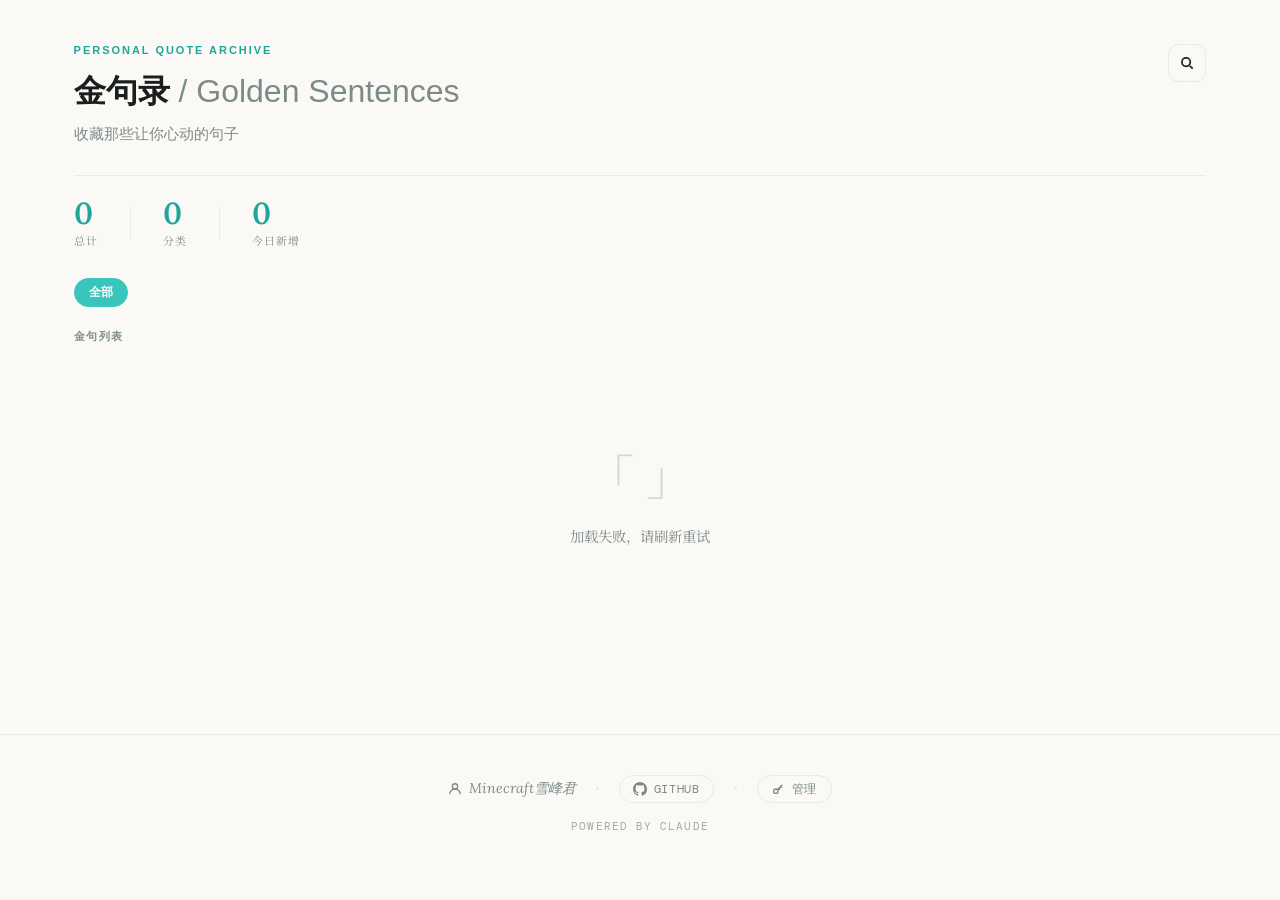
==== commit 6e61be01: "fixdi" ====
--- a/index.html
+++ b/index.html
@@ -442,6 +442,13 @@
       </svg>
       GitHub
     </a>
+    <div class="footer-dot"></div>
+    <a class="footer-github" href="admin/index.html" title="管理后台">
+      <svg viewBox="0 0 16 16" fill="none" stroke="currentColor" stroke-width="1.5">
+        <circle cx="5.5" cy="10.5" r="2.5"/><path d="M7.5 8.5L13 3M11 5l1.5 1.5M9 7l1.5 1.5"/>
+      </svg>
+      管理
+    </a>
   </div>
   <a class="footer-powered" href="https://claude.ai" target="_blank" rel="noopener noreferrer">
     Powered by Claude
